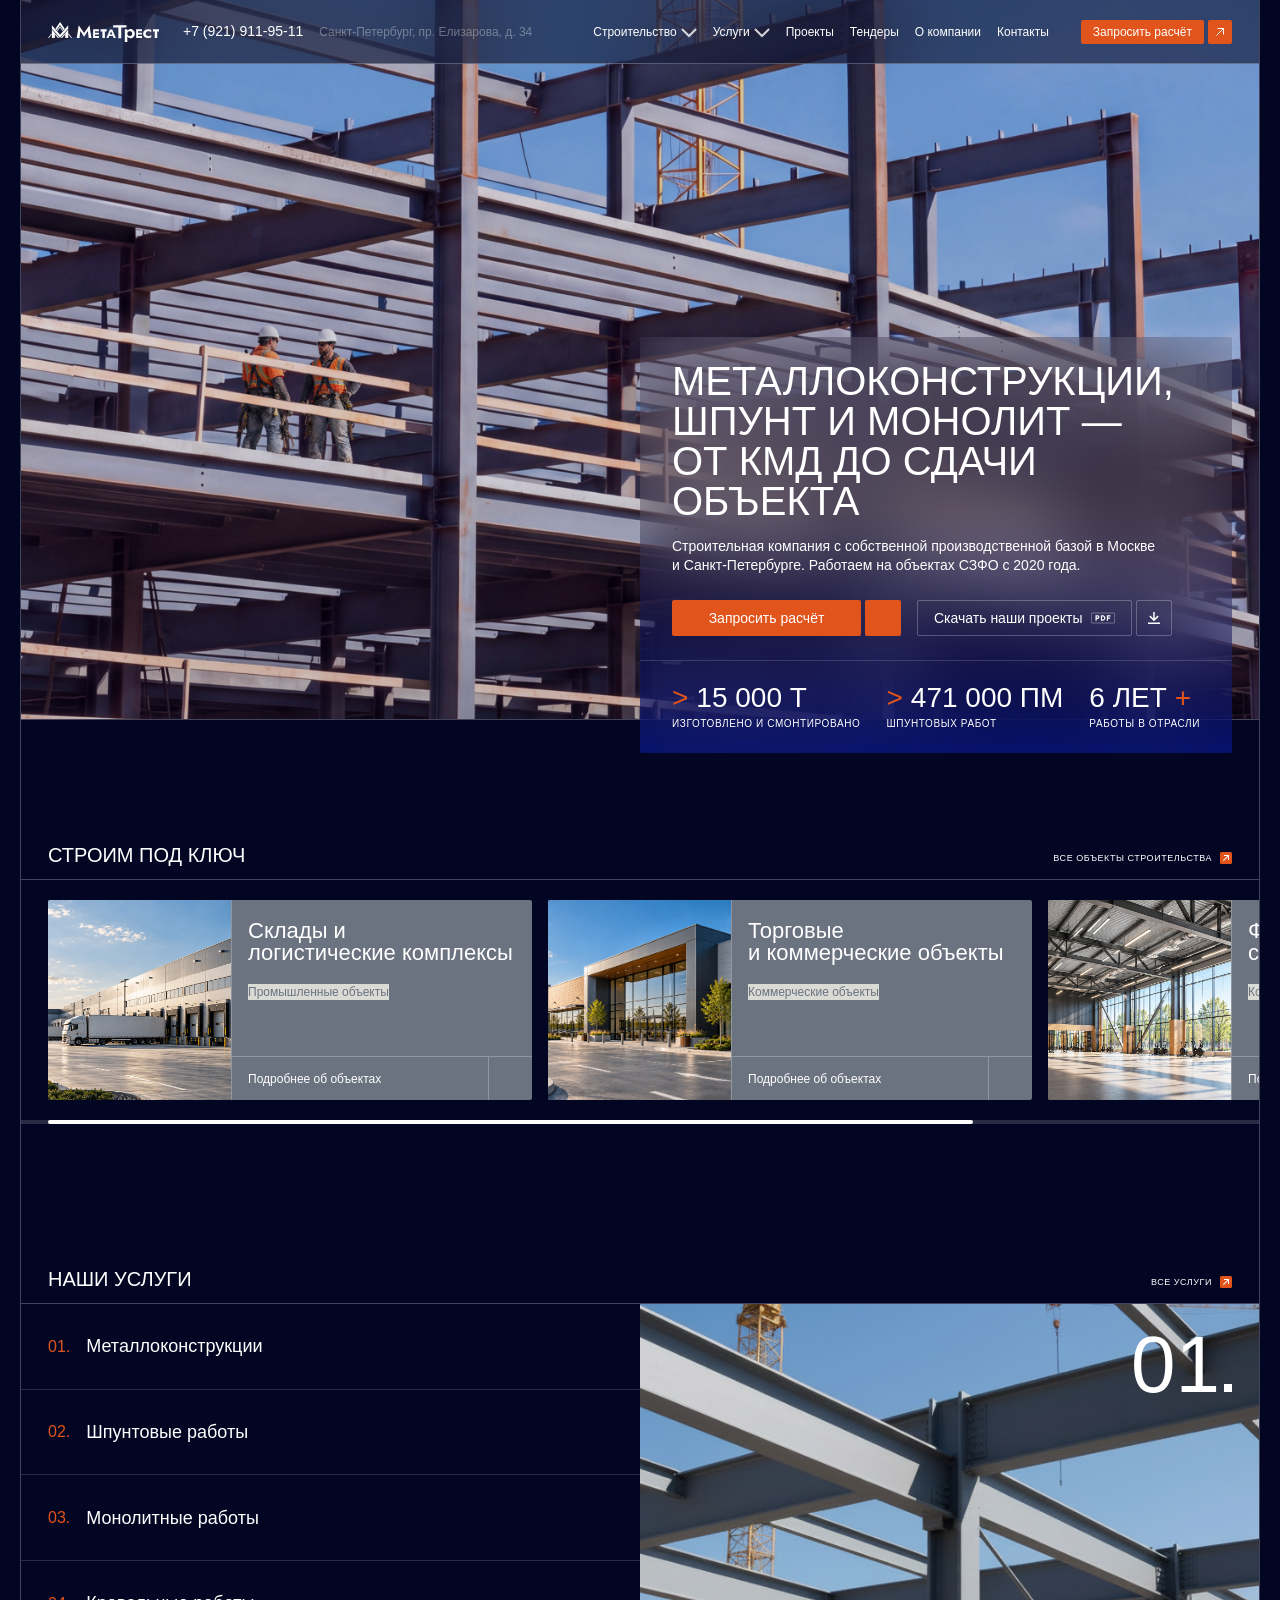
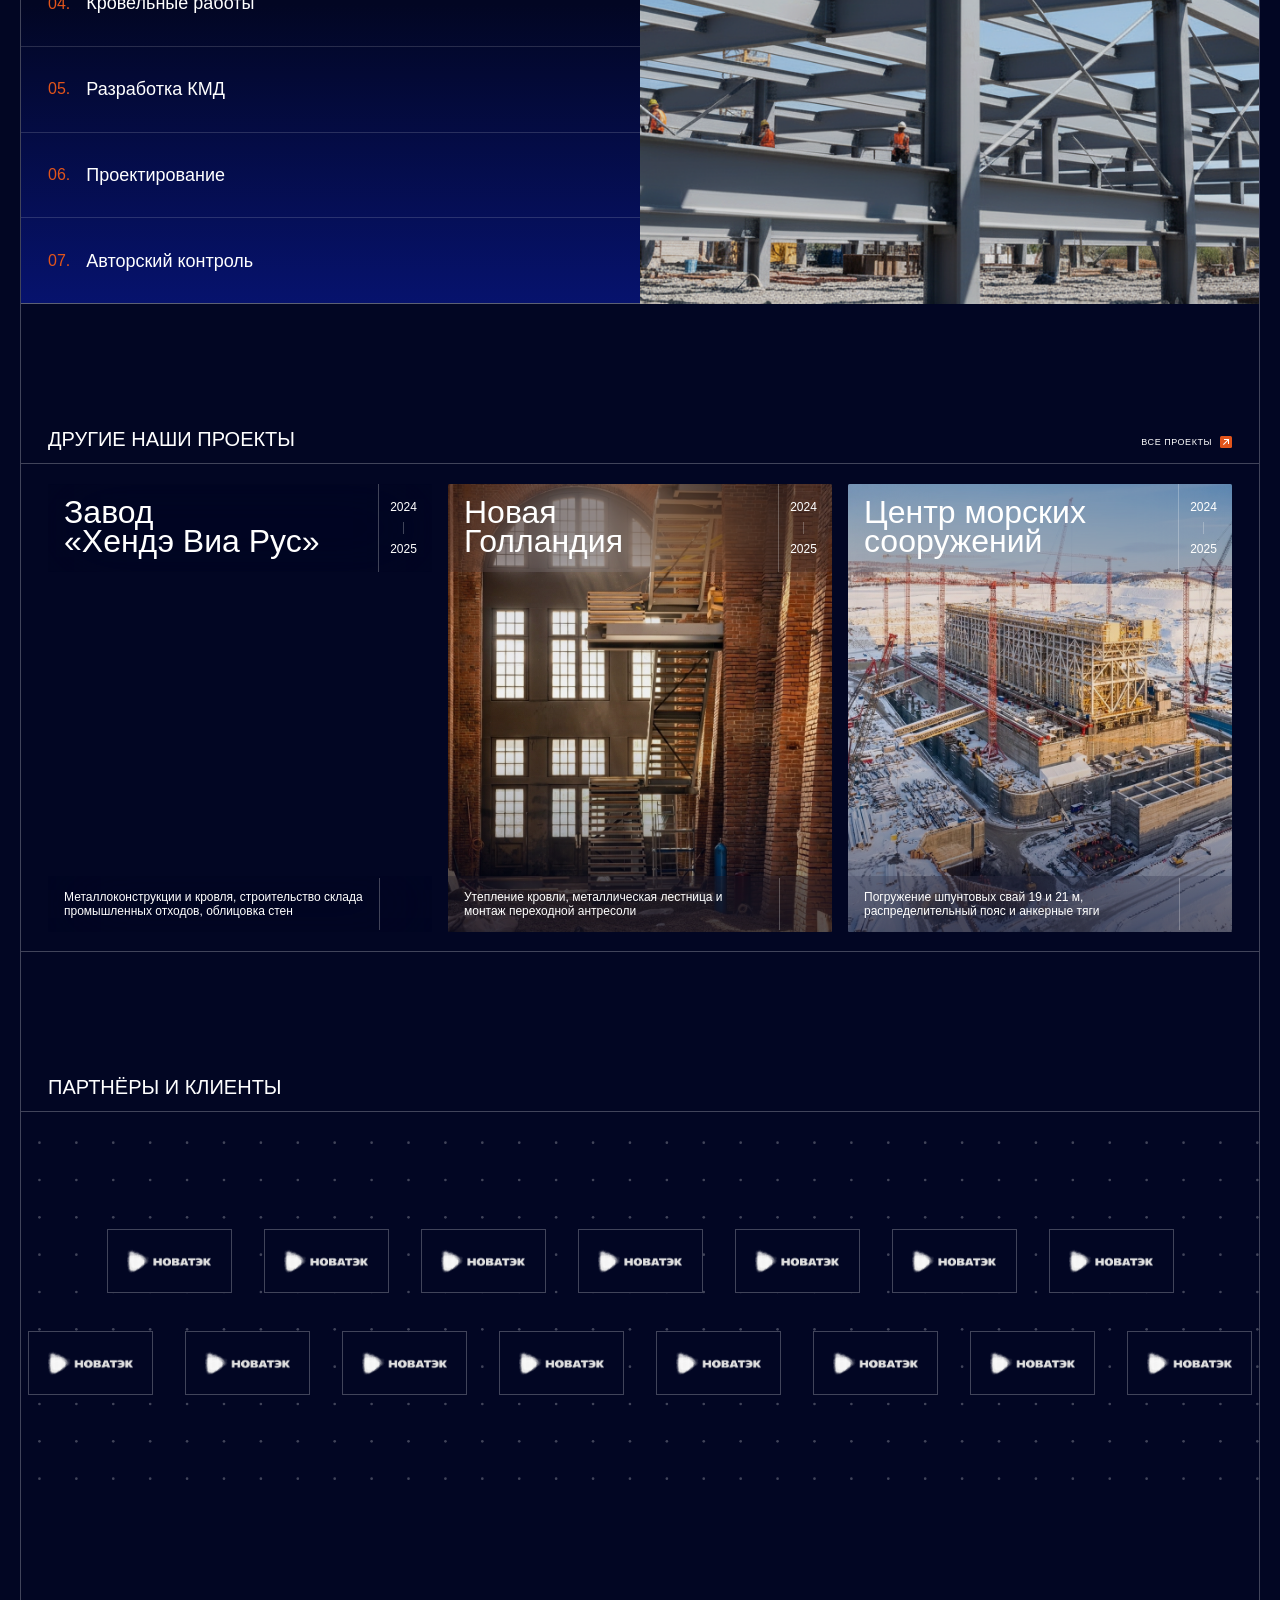
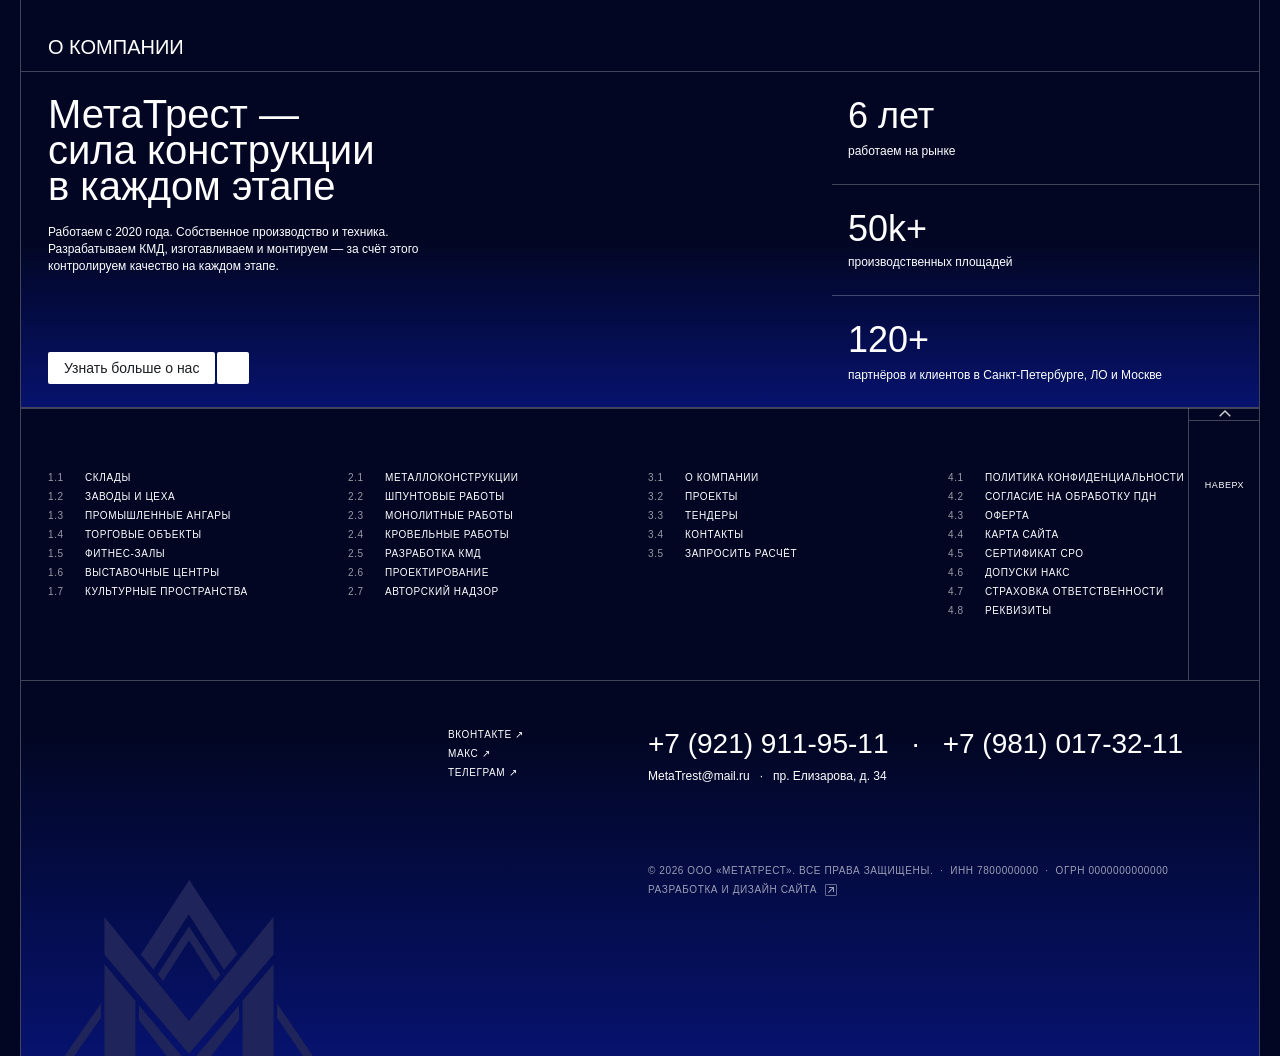
==== public/index.html @ 631d82c0 "feat: adapt catalog pages and support Evolution CMS routes" ====
<!doctype html>
<html lang="ru">
<head>
  <meta charset="utf-8">
  <meta name="viewport" content="width=device-width, initial-scale=1">
  <title>МетаТрест — строительная компания</title>
  <link rel="stylesheet" href="assets/css/global.css">
  <link rel="stylesheet" href="assets/css/adaptives.css">
  <link rel="stylesheet" href="assets/css/mobile.css">
  <script src="assets/js/main.js" defer></script>
</head>
<body class="home-page frontend-page">
  <!-- shared:header -->
  <header class="site-header wrap">
    <div class="header-inner flex align-center">
      <a class="header-logo" href="index.html"><img class="header-logo-desktop" src="assets/svg/logo.svg" alt="МетаТрест"><img class="header-logo-mobile" src="assets/svg/logo-mobile.svg" width="44" height="31.625" alt="МетаТрест"></a>
      <div class="header-contacts flex flex-grow align-center nowrap">
        <a class="body large" href="tel:+79219119511">+7 (921) 911-95-11</a>
        <span class="label ui header-address">Санкт-Петербург, пр. Елизарова, д. 34</span>
      </div>
      <nav aria-label="Основная навигация">
        <ul class="header-nav flex align-center nowrap label ui">
          <li>Строительство <svg class="icon" aria-hidden="true"><use href="assets/svg/sprite.svg#chevron"></use></svg></li>
          <li><a href="services.html">Услуги</a> <svg class="icon" aria-hidden="true"><use href="assets/svg/sprite.svg#chevron"></use></svg></li>
          <li><a href="projects.html">Проекты</a></li>
          <li>Тендеры</li>
          <li><a href="index.html#about-title">О компании</a></li>
          <li><a href="#footer-contacts">Контакты</a></li>
        </ul>
      </nav>
      <a class="button button-small label button-caption" href="projects.html#request-title">
  <span class="button-text">Запросить расчёт</span>
  <span class="button-icon"><svg class="icon" aria-hidden="true"><use href="assets/svg/sprite.svg#arrow-link-small"></use></svg></span>
</a>
      <button class="header-menu-toggle label menu" type="button" aria-expanded="false" aria-controls="mobile-menu"><span>Меню</span><svg class="icon" aria-hidden="true"><use href="assets/svg/sprite.svg#mobile-menu"></use></svg></button>
    </div>
  </header>
  <!-- /shared:header -->

  <!-- shared:mobile-menu -->
  <div class="mobile-menu" id="mobile-menu" role="dialog" aria-modal="true" aria-label="Основная навигация" hidden>
    <nav class="mobile-menu-nav" aria-label="Мобильная навигация">
      <details class="mobile-menu-group" open>
        <summary class="heading service-name">Строительство <svg class="icon" aria-hidden="true"><use href="assets/svg/sprite.svg#chevron"></use></svg></summary>
        <ul class="mobile-menu-subs body menu-sub">
          <li><span>Склады</span></li>
          <li><span>Заводы и цеха</span></li>
          <li><span>Промышленные ангары</span></li>
          <li><span>Торговые объекты</span></li>
          <li><span>Фитнес-залы</span></li>
          <li><span>Выставочные центры</span></li>
          <li><span>Культурные пространства</span></li>
          <li><a href="index.html#build-items">Все</a></li>
        </ul>
      </details>
      <details class="mobile-menu-group">
        <summary class="heading service-name">Услуги <svg class="icon" aria-hidden="true"><use href="assets/svg/sprite.svg#chevron"></use></svg></summary>
        <ul class="mobile-menu-subs body menu-sub">
          <li><a href="services.html#service-01">Металлоконструкции</a></li>
          <li><a href="services.html#service-02">Шпунтовые работы</a></li>
          <li><a href="services.html#service-03">Монолитные работы</a></li>
          <li><a href="services.html#service-04">Кровельные работы</a></li>
          <li><a href="services.html#service-05">Разработка КМД</a></li>
          <li><a href="services.html#service-06">Проектирование</a></li>
          <li><a href="services.html#service-07">Авторский надзор</a></li>
          <li><a href="services.html">Все</a></li>
        </ul>
      </details>
      <a class="mobile-menu-row heading service-name" href="projects.html">Проекты</a>
      <span class="mobile-menu-row heading service-name">Тендеры</span>
      <a class="mobile-menu-row heading service-name" href="index.html#about-title">О компании</a>
      <a class="mobile-menu-row heading service-name" href="#footer-contacts">Контакты</a>
    </nav>
    <div class="mobile-menu-actions flex flex-column" data-menu-actions>
            <a class="button button-primary label button-caption-lg" href="projects.html#request-title">
  <span class="button-text">Запросить расчёт</span>
  <span class="button-icon"><svg class="icon" aria-hidden="true"><use href="assets/svg/sprite.svg#arrow-link"></use></svg></span>
</a>
            <span class="button button-outline label button-caption-lg" role="link" aria-disabled="true">
  <span class="button-text">Скачать наши проекты <svg class="icon pdf-badge" aria-hidden="true"><use href="assets/svg/sprite.svg#pdf-badge"></use></svg></span>
  <span class="button-icon"><svg class="icon" aria-hidden="true"><use href="assets/svg/sprite.svg#arrow-download"></use></svg></span>
</span>
          </div>
    <div class="mobile-menu-contacts flex flex-column">
      <div class="mobile-menu-contact-lines flex flex-column" data-menu-contacts></div>
      <div data-menu-socials></div>
    </div>
  </div>
  <!-- /shared:mobile-menu -->
  <main>
    <section class="hero-screen" aria-labelledby="hero-title">
      <div class="hero-media wrap" aria-hidden="true">
        <img class="cover" src="assets/img/hero.png" alt="">
      </div>
      <div class="hero-panel flex flex-column">
        <div class="hero-copy flex flex-column">
          <h1 class="display hero" id="hero-title">Металлоконструкции, шпунт и монолит — <br>от КМД до сдачи объекта</h1>
          <p class="body large">Строительная компания с собственной производственной базой в Москве <br>и Санкт-Петербурге. Работаем на объектах СЗФО <br class="mobile-break">с 2020 года.</p>
          <div class="hero-actions flex flex-wrap">
            <a class="button button-primary label button-caption-lg" href="projects.html#request-title">
  <span class="button-text">Запросить расчёт</span>
  <span class="button-icon"><svg class="icon" aria-hidden="true"><use href="assets/svg/sprite.svg#arrow-link"></use></svg></span>
</a>
            <span class="button button-outline label button-caption-lg" role="link" aria-disabled="true">
  <span class="button-text">Скачать наши проекты <svg class="icon pdf-badge" aria-hidden="true"><use href="assets/svg/sprite.svg#pdf-badge"></use></svg></span>
  <span class="button-icon"><svg class="icon" aria-hidden="true"><use href="assets/svg/sprite.svg#arrow-download"></use></svg></span>
</span>
          </div>
        </div>
        <ul class="hero-stats flex justify-between nowrap">
          <li class="flex flex-column">
            <p class="data metric-l flex"><span class="metric-sign">&gt;</span>15 000 т</p>
            <p class="label caps">изготовлено и смонтировано</p>
          </li>
          <li class="flex flex-column">
            <p class="data metric-l flex"><span class="metric-sign">&gt;</span>471 000 ПМ</p>
            <p class="label caps">шпунтовых работ</p>
          </li>
          <li class="flex flex-column">
            <p class="data metric-l flex">6 лет<span class="metric-sign">+</span></p>
            <p class="label caps">работы в отрасли</p>
          </li>
        </ul>
      </div>
    </section>
    <section class="build-section wrap" aria-labelledby="build-title">
      <div class="section-heading flex align-end justify-between">
        <h2 class="heading section" id="build-title">Строим под ключ</h2>
        <a class="section-link label caps caps-link" href="#build-items"><span class="flex align-center"><b>Все объекты строительства</b><svg class="icon" aria-hidden="true"><use href="assets/svg/sprite.svg#section-link"></use></svg></span></a>
      </div>
      <ul id="build-items" class="build-track flex" data-scroll-track tabindex="0" aria-label="Типы объектов">
        <li class="build-card build-warehouse grid">
          <div class="build-card-media">
            <img src="assets/img/build-warehouse.png" alt="">
          </div>
          <div class="build-card-content flex flex-column">
            <div class="build-card-heading flex flex-column align-start flex-grow">
              <h3 class="heading card">Склады и<br>логистические комплексы</h3>
              <span class="build-tag label tag">Промышленные объекты</span>
            </div>
            <div class="build-card-footer flex align-center justify-between label button-caption">
              <span>Подробнее об объектах</span>
              <span class="build-card-arrow flex align-center justify-center"><svg class="icon" aria-hidden="true"><use href="assets/svg/sprite.svg#arrow-link"></use></svg></span>
            </div>
          </div>
        </li>
        <li class="build-card build-retail grid">
          <div class="build-card-media">
            <img src="assets/img/build-retail.png" alt="">
          </div>
          <div class="build-card-content flex flex-column">
            <div class="build-card-heading flex flex-column align-start flex-grow">
              <h3 class="heading card">Торговые<br>и коммерческие объекты</h3>
              <span class="build-tag label tag">Коммерческие объекты</span>
            </div>
            <div class="build-card-footer flex align-center justify-between label button-caption">
              <span>Подробнее об объектах</span>
              <span class="build-card-arrow flex align-center justify-center"><svg class="icon" aria-hidden="true"><use href="assets/svg/sprite.svg#arrow-link"></use></svg></span>
            </div>
          </div>
        </li>
        <li class="build-card build-sports grid">
          <div class="build-card-media">
            <img src="assets/img/build-sports.png" alt="">
          </div>
          <div class="build-card-content flex flex-column">
            <div class="build-card-heading flex flex-column align-start flex-grow">
              <h3 class="heading card">Фитнес-залы и<br>спортивные объекты</h3>
              <span class="build-tag label tag">Коммерческие объекты</span>
            </div>
            <div class="build-card-footer flex align-center justify-between label button-caption">
              <span>Подробнее об объектах</span>
              <span class="build-card-arrow flex align-center justify-center"><svg class="icon" aria-hidden="true"><use href="assets/svg/sprite.svg#arrow-link"></use></svg></span>
            </div>
          </div>
        </li>
        <li class="build-card build-industrial grid">
          <div class="build-card-media">
            <img src="assets/img/build-industrial.png" alt="">
          </div>
          <div class="build-card-content flex flex-column">
            <div class="build-card-heading flex flex-column align-start flex-grow">
              <h3 class="heading card">Культурные<br>пространства</h3>
              <span class="build-tag label tag">Коммерческие объекты</span>
            </div>
            <div class="build-card-footer flex align-center justify-between label button-caption">
              <span>Подробнее об объектах</span>
              <span class="build-card-arrow flex align-center justify-center"><svg class="icon" aria-hidden="true"><use href="assets/svg/sprite.svg#arrow-link"></use></svg></span>
            </div>
          </div>
        </li>
        <li class="build-card build-public grid">
          <div class="build-card-media">
            <img src="assets/img/build-public.png" alt="">
          </div>
          <div class="build-card-content flex flex-column">
            <div class="build-card-heading flex flex-column align-start flex-grow">
              <h3 class="heading card">Выставочные<br>центры</h3>
              <span class="build-tag label tag">Коммерческие объекты</span>
            </div>
            <div class="build-card-footer flex align-center justify-between label button-caption">
              <span>Подробнее об объектах</span>
              <span class="build-card-arrow flex align-center justify-center"><svg class="icon" aria-hidden="true"><use href="assets/svg/sprite.svg#arrow-link"></use></svg></span>
            </div>
          </div>
        </li>
      </ul>
      <div class="build-scroll" hidden><input type="range" min="0" max="1000" value="0" aria-label="Прокрутка типов объектов"></div>
    </section>
    <section class="services-section wrap" aria-labelledby="services-title">
      <div class="section-heading flex align-end justify-between">
        <h2 class="heading section" id="services-title">Наши услуги</h2>
        <a class="section-link label caps caps-link" href="services.html"><span class="flex align-center"><b>Все услуги</b><svg class="icon" aria-hidden="true"><use href="assets/svg/sprite.svg#section-link"></use></svg></span></a>
      </div>
      <div class="services-grid grid" data-services>
        <ol id="services-items" class="services-list grid">
          <li>
            <button class="service-row flex align-center" type="button" data-service="01" data-image="assets/img/services-metal.png" aria-pressed="false" aria-controls="service-preview">
              <span class="data service-index" aria-hidden="true">01.</span>
              <span class="heading service-name flex-grow">Металлоконструкции</span>
              <svg class="icon" aria-hidden="true"><use href="assets/svg/sprite.svg#service-plus"></use></svg>
            </button>
            <div class="service-details" id="service-details-01" hidden>
              <div class="service-detail-copy flex flex-column">
                <p class="body medium">Металлокаркасы, кровельный профлист, облицовка стен. От КМД до сдачи объекта одной командой — без передачи между подрядчиками.</p>
                <a class="button button-outline label button-caption-md" href="services.html#service-01"><span class="button-text">Подробнее</span><span class="button-icon"><svg class="icon" aria-hidden="true"><use href="assets/svg/sprite.svg#mobile-arrow"></use></svg></span></a>
              </div>
            </div>
          </li>
          <li>
            <button class="service-row flex align-center" type="button" data-service="02" data-image="assets/img/services-02.png" aria-pressed="false" aria-controls="service-preview">
              <span class="data service-index" aria-hidden="true">02.</span>
              <span class="heading service-name flex-grow">Шпунтовые работы</span>
              <svg class="icon" aria-hidden="true"><use href="assets/svg/sprite.svg#service-plus"></use></svg>
            </button>
            <div class="service-details" id="service-details-02" hidden>
              <div class="service-detail-copy flex flex-column">
                <p class="body medium">Шпунт Ларсена, анкерные тяги, распределительные пояса. Работаем в стеснённых условиях и сложных грунтах.</p>
                <a class="button button-outline label button-caption-md" href="services.html#service-02"><span class="button-text">Подробнее</span><span class="button-icon"><svg class="icon" aria-hidden="true"><use href="assets/svg/sprite.svg#mobile-arrow"></use></svg></span></a>
              </div>
            </div>
          </li>
          <li>
            <button class="service-row flex align-center" type="button" data-service="03" data-image="assets/img/services-03.png" aria-pressed="false" aria-controls="service-preview">
              <span class="data service-index" aria-hidden="true">03.</span>
              <span class="heading service-name flex-grow">Монолитные работы</span>
              <svg class="icon" aria-hidden="true"><use href="assets/svg/sprite.svg#service-plus"></use></svg>
            </button>
            <div class="service-details" id="service-details-03" hidden>
              <div class="service-detail-copy flex flex-column">
                <p class="body medium">Монолитные конструкции и гидроизоляция как часть полного цикла: шпунт → котлован → монолит → гидроизоляция.</p>
                <a class="button button-outline label button-caption-md" href="services.html#service-03"><span class="button-text">Подробнее</span><span class="button-icon"><svg class="icon" aria-hidden="true"><use href="assets/svg/sprite.svg#mobile-arrow"></use></svg></span></a>
              </div>
            </div>
          </li>
          <li>
            <button class="service-row flex align-center" type="button" data-service="04" data-image="assets/img/services-04.png" aria-pressed="false" aria-controls="service-preview">
              <span class="data service-index" aria-hidden="true">04.</span>
              <span class="heading service-name flex-grow">Кровельные работы</span>
              <svg class="icon" aria-hidden="true"><use href="assets/svg/sprite.svg#service-plus"></use></svg>
            </button>
            <div class="service-details" id="service-details-04" hidden>
              <div class="service-detail-copy flex flex-column">
                <p class="body medium">Стропильные системы, монтаж и демонтаж кровли, утепление. Разрабатываем КМД под кровлю.</p>
                <a class="button button-outline label button-caption-md" href="services.html#service-04"><span class="button-text">Подробнее</span><span class="button-icon"><svg class="icon" aria-hidden="true"><use href="assets/svg/sprite.svg#mobile-arrow"></use></svg></span></a>
              </div>
            </div>
          </li>
          <li>
            <button class="service-row flex align-center" type="button" data-service="05" data-image="assets/img/build-warehouse.png" aria-pressed="false" aria-controls="service-preview">
              <span class="data service-index" aria-hidden="true">05.</span>
              <span class="heading service-name flex-grow">Разработка КМД</span>
              <svg class="icon" aria-hidden="true"><use href="assets/svg/sprite.svg#service-plus"></use></svg>
            </button>
            <div class="service-details" id="service-details-05" hidden>
              <div class="service-detail-copy flex flex-column">
                <p class="body medium">Чертежи под производство и монтаж. Снимает риск разрыва между проектом, заводом и площадкой.</p>
                <a class="button button-outline label button-caption-md" href="services.html#service-05"><span class="button-text">Подробнее</span><span class="button-icon"><svg class="icon" aria-hidden="true"><use href="assets/svg/sprite.svg#mobile-arrow"></use></svg></span></a>
              </div>
            </div>
          </li>
          <li>
            <button class="service-row flex align-center" type="button" data-service="06" data-image="assets/img/build-retail.png" aria-pressed="false" aria-controls="service-preview">
              <span class="data service-index" aria-hidden="true">06.</span>
              <span class="heading service-name flex-grow">Проектирование</span>
              <svg class="icon" aria-hidden="true"><use href="assets/svg/sprite.svg#service-plus"></use></svg>
            </button>
            <div class="service-details" id="service-details-06" hidden>
              <div class="service-detail-copy flex flex-column">
                <p class="body medium">От расчёта нагрузок до рабочей документации. КМ, шпунтовые ограждения, стропильные системы.</p>
                <a class="button button-outline label button-caption-md" href="services.html#service-06"><span class="button-text">Подробнее</span><span class="button-icon"><svg class="icon" aria-hidden="true"><use href="assets/svg/sprite.svg#mobile-arrow"></use></svg></span></a>
              </div>
            </div>
          </li>
          <li>
            <button class="service-row flex align-center" type="button" data-service="07" data-image="assets/img/services-07.png" aria-pressed="false" aria-controls="service-preview">
              <span class="data service-index" aria-hidden="true">07.</span>
              <span class="heading service-name flex-grow">Авторский контроль</span>
              <svg class="icon" aria-hidden="true"><use href="assets/svg/sprite.svg#service-plus"></use></svg>
            </button>
            <div class="service-details" id="service-details-07" hidden>
              <div class="service-detail-copy flex flex-column">
                <p class="body medium">Ведём авторский надзор на объектах, где разрабатывали КМД или проектную документацию.</p>
                <a class="button button-outline label button-caption-md" href="services.html#service-07"><span class="button-text">Подробнее</span><span class="button-icon"><svg class="icon" aria-hidden="true"><use href="assets/svg/sprite.svg#mobile-arrow"></use></svg></span></a>
              </div>
            </div>
          </li>
        </ol>
        <div class="services-media" id="service-preview">
          <img class="cover" src="assets/img/services-metal.png" alt="Монтаж стальных металлоконструкций">
          <span class="data service-preview-number" aria-hidden="true">01</span>
        </div>
      </div>
    </section>
    <section class="projects-section wrap" aria-labelledby="projects-title">
      <div class="section-heading flex align-end justify-between">
        <h2 class="heading section" id="projects-title">Другие наши проекты</h2>
        <a class="section-link label caps caps-link" href="projects.html"><span class="flex align-center"><b>Все проекты</b><svg class="icon" aria-hidden="true"><use href="assets/svg/sprite.svg#section-link"></use></svg></span></a>
      </div>
      <div id="projects-items" class="projects-grid grid" data-scroll-track tabindex="0" role="group" aria-label="Проекты">
        <article class="project-card flex flex-column justify-between">
          <header class="project-top flex">
            <div class="project-title flex align-center flex-grow">
              <h3 class="heading project">Завод<br>«Хендэ Виа Рус»</h3>
            </div>
            <div class="project-years flex flex-column align-center label ui" aria-label="2024–2025">
              <time datetime="2024">2024</time>
              <span aria-hidden="true"></span>
              <time datetime="2025">2025</time>
            </div>
          </header>
          <div class="project-bottom flex align-center">
            <p class="body caption flex-grow"><span class="project-caption-text">Металлоконструкции и кровля, строительство склада промышленных отходов, облицовка стен</span></p>
            <span class="project-arrow flex align-center justify-center">
              <svg class="icon" aria-hidden="true"><use href="assets/svg/sprite.svg#arrow-link"></use></svg>
            </span>
          </div>
        </article>
        <article class="project-card flex flex-column justify-between">
          <img class="project-photo cover" src="assets/img/project-new-holland.png" alt="">
          <header class="project-top flex">
            <div class="project-title flex align-center flex-grow">
              <h3 class="heading project">Новая<br>Голландия</h3>
            </div>
            <div class="project-years flex flex-column align-center label ui" aria-label="2024–2025">
              <time datetime="2024">2024</time>
              <span aria-hidden="true"></span>
              <time datetime="2025">2025</time>
            </div>
          </header>
          <div class="project-bottom flex align-center">
            <p class="body caption flex-grow"><span class="project-caption-text">Утепление кровли, металлическая лестница и монтаж переходной антресоли</span></p>
            <span class="project-arrow flex align-center justify-center">
              <svg class="icon" aria-hidden="true"><use href="assets/svg/sprite.svg#arrow-link"></use></svg>
            </span>
          </div>
        </article>
        <article class="project-card flex flex-column justify-between">
          <img class="project-photo cover" src="assets/img/project-marine.png" alt="">
          <header class="project-top flex">
            <div class="project-title flex align-center flex-grow">
              <h3 class="heading project">Центр морских сооружений</h3>
            </div>
            <div class="project-years flex flex-column align-center label ui" aria-label="2024–2025">
              <time datetime="2024">2024</time>
              <span aria-hidden="true"></span>
              <time datetime="2025">2025</time>
            </div>
          </header>
          <div class="project-bottom flex align-center">
            <p class="body caption flex-grow"><span class="project-caption-text">Погружение шпунтовых свай 19 и 21 м, распределительный пояс и анкерные тяги</span></p>
            <span class="project-arrow flex align-center justify-center">
              <svg class="icon" aria-hidden="true"><use href="assets/svg/sprite.svg#arrow-link"></use></svg>
            </span>
          </div>
        </article>
      </div>
    </section>
    <section class="partners-section wrap" aria-labelledby="partners-title">
      <div class="section-heading flex align-end">
        <h2 class="heading section" id="partners-title">Партнёры и клиенты</h2>
      </div>
      <div class="partners-panel flex flex-column align-center justify-center" role="group" aria-label="НОВАТЭК">
        <div class="partners-row flex justify-center" aria-hidden="true">
          <span class="partner-tile grid"><img src="assets/img/partner-novatek.png" alt=""></span>
          <span class="partner-tile grid"><img src="assets/img/partner-novatek.png" alt=""></span>
          <span class="partner-tile grid"><img src="assets/img/partner-novatek.png" alt=""></span>
          <span class="partner-tile grid"><img src="assets/img/partner-novatek.png" alt=""></span>
          <span class="partner-tile grid"><img src="assets/img/partner-novatek.png" alt=""></span>
          <span class="partner-tile grid"><img src="assets/img/partner-novatek.png" alt=""></span>
          <span class="partner-tile grid"><img src="assets/img/partner-novatek.png" alt=""></span>
        </div>
        <div class="partners-row flex justify-center" aria-hidden="true">
          <span class="partner-tile grid"><img src="assets/img/partner-novatek.png" alt=""></span>
          <span class="partner-tile grid"><img src="assets/img/partner-novatek.png" alt=""></span>
          <span class="partner-tile grid"><img src="assets/img/partner-novatek.png" alt=""></span>
          <span class="partner-tile grid"><img src="assets/img/partner-novatek.png" alt=""></span>
          <span class="partner-tile grid"><img src="assets/img/partner-novatek.png" alt=""></span>
          <span class="partner-tile grid"><img src="assets/img/partner-novatek.png" alt=""></span>
          <span class="partner-tile grid"><img src="assets/img/partner-novatek.png" alt=""></span>
          <span class="partner-tile grid"><img src="assets/img/partner-novatek.png" alt=""></span>
        </div>
      </div>
    </section>
    <section class="about-section wrap" aria-labelledby="about-title">
      <div class="section-heading flex align-end">
        <h2 class="heading section" id="about-title">О компании</h2>
      </div>
      <div class="about-grid grid">
        <div class="about-copy flex flex-column justify-between align-start">
          <div class="about-intro flex flex-column">
            <h3 class="heading lead">МетаТрест —<br>сила конструкции<br>в каждом этапе</h3>
            <p class="body medium">Работаем с 2020 года. Собственное производство и техника. Разрабатываем КМД, изготавливаем и монтируем — за счёт этого контролируем качество на каждом этапе.</p>
          </div>
          <button class="button button-inverse label button-caption-md" type="button" disabled>
            <span class="button-text">Узнать больше о нас</span>
            <span class="button-icon"><svg class="icon" aria-hidden="true"><use href="assets/svg/sprite.svg#arrow-link"></use></svg></span>
          </button>
        </div>
        <div class="about-media" aria-hidden="true"></div>
        <ul class="about-stats grid">
          <li class="flex flex-column justify-between">
            <p class="data metric">6 лет</p>
            <p class="body medium stat-caption">работаем на рынке</p>
          </li>
          <li class="flex flex-column justify-between">
            <p class="data metric">50k<span class="mobile-stat-sign">+</span></p>
            <p class="body medium stat-caption">производственных площадей</p>
          </li>
          <li class="flex flex-column justify-between">
            <p class="data metric">120<span class="mobile-stat-sign">+</span></p>
            <p class="body medium stat-caption">партнёров и клиентов в Санкт-Петербурге, ЛО и Москве</p>
          </li>
        </ul>
      </div>
    </section>
  </main>
  <!-- shared:footer -->
  <footer class="site-footer wrap">
    <div class="footer-top">
      <nav class="footer-nav grid label caps" aria-label="Навигация в подвале">
        <ul class="footer-links flex flex-column">
          <li class="flex"><span class="footer-index" aria-hidden="true">1.1</span><span>Склады</span></li>
          <li class="flex"><span class="footer-index" aria-hidden="true">1.2</span><span>Заводы и цеха</span></li>
          <li class="flex"><span class="footer-index" aria-hidden="true">1.3</span><span>Промышленные ангары</span></li>
          <li class="flex"><span class="footer-index" aria-hidden="true">1.4</span><span>Торговые объекты</span></li>
          <li class="flex"><span class="footer-index" aria-hidden="true">1.5</span><span>Фитнес-залы</span></li>
          <li class="flex"><span class="footer-index" aria-hidden="true">1.6</span><span>Выставочные центры</span></li>
          <li class="flex"><span class="footer-index" aria-hidden="true">1.7</span><span>Культурные пространства</span></li>
        </ul>
        <ul class="footer-links flex flex-column">
          <li class="flex"><span class="footer-index" aria-hidden="true">2.1</span><a href="services.html#service-01">Металлоконструкции</a></li>
          <li class="flex"><span class="footer-index" aria-hidden="true">2.2</span><a href="services.html#service-02">Шпунтовые работы</a></li>
          <li class="flex"><span class="footer-index" aria-hidden="true">2.3</span><a href="services.html#service-03">Монолитные работы</a></li>
          <li class="flex"><span class="footer-index" aria-hidden="true">2.4</span><a href="services.html#service-04">Кровельные работы</a></li>
          <li class="flex"><span class="footer-index" aria-hidden="true">2.5</span><a href="services.html#service-05">Разработка КМД</a></li>
          <li class="flex"><span class="footer-index" aria-hidden="true">2.6</span><a href="services.html#service-06">Проектирование</a></li>
          <li class="flex"><span class="footer-index" aria-hidden="true">2.7</span><a href="services.html#service-07">Авторский надзор</a></li>
        </ul>
        <ul class="footer-links flex flex-column">
          <li class="flex"><span class="footer-index" aria-hidden="true">3.1</span><a href="index.html#about-title">О компании</a></li>
          <li class="flex"><span class="footer-index" aria-hidden="true">3.2</span><a href="projects.html">Проекты</a></li>
          <li class="flex"><span class="footer-index" aria-hidden="true">3.3</span><span>Тендеры</span></li>
          <li class="flex"><span class="footer-index" aria-hidden="true">3.4</span><a href="#footer-contacts">Контакты</a></li>
          <li class="flex"><span class="footer-index" aria-hidden="true">3.5</span><span>Запросить расчёт</span></li>
        </ul>
        <ul class="footer-links flex flex-column">
          <li class="flex"><span class="footer-index" aria-hidden="true">4.1</span><span>Политика конфиденциальности</span></li>
          <li class="flex"><span class="footer-index" aria-hidden="true">4.2</span><span>Согласие на обработку ПДн</span></li>
          <li class="flex"><span class="footer-index" aria-hidden="true">4.3</span><span>Оферта</span></li>
          <li class="flex"><span class="footer-index" aria-hidden="true">4.4</span><span>Карта сайта</span></li>
          <li class="flex"><span class="footer-index" aria-hidden="true">4.5</span><span>Сертификат СРО</span></li>
          <li class="flex"><span class="footer-index" aria-hidden="true">4.6</span><span>Допуски НАКС</span></li>
          <li class="flex"><span class="footer-index" aria-hidden="true">4.7</span><span>Страховка ответственности</span></li>
          <li class="flex"><span class="footer-index" aria-hidden="true">4.8</span><span>Реквизиты</span></li>
        </ul>
      </nav>
      <button class="footer-up grid label caps caps-link" type="button">
        <span class="footer-up-icon grid"><svg class="icon" aria-hidden="true"><use href="assets/svg/sprite.svg#chevron"></use></svg></span>
        <span class="grid">Наверх</span>
      </button>
    </div>
    <div class="footer-bottom grid">
      <ul class="footer-socials flex flex-column label caps" aria-label="Социальные сети">
        <li>ВКонтакте <span class="footer-social-desktop-arrow" aria-hidden="true">↗</span><svg class="icon mobile-only" aria-hidden="true"><use href="assets/svg/sprite.svg#link-outline"></use></svg></li>
        <li>Макс <span class="footer-social-desktop-arrow" aria-hidden="true">↗</span><svg class="icon mobile-only" aria-hidden="true"><use href="assets/svg/sprite.svg#link-outline"></use></svg></li>
        <li>Телеграм <span class="footer-social-desktop-arrow" aria-hidden="true">↗</span><svg class="icon mobile-only" aria-hidden="true"><use href="assets/svg/sprite.svg#link-outline"></use></svg></li>
      </ul>
      <div class="footer-contacts" id="footer-contacts">
        <address class="footer-address flex flex-column">
          <p class="footer-phones data metric-l phone"><a href="tel:+79219119511">+7 (921) 911-95-11</a> <span aria-hidden="true">·</span> <a href="tel:+79810173211">+7 (981) 017-32-11</a></p>
          <p class="body small footer-contact-details"><span class="footer-contact-line"><svg class="icon mobile-only" aria-hidden="true"><use href="assets/svg/sprite.svg#meta-mail"></use></svg><a href="mailto:MetaTrest@mail.ru">MetaTrest@mail.ru</a></span> <span class="footer-contact-separator" aria-hidden="true">·</span> <span class="footer-contact-line"><svg class="icon mobile-only" aria-hidden="true"><use href="assets/svg/sprite.svg#meta-pin"></use></svg>пр. Елизарова, д. 34</span></p>
        </address>
        <div class="footer-legal flex flex-column label caps">
          <p class="footer-copyright"><span class="footer-copyright-sign">©</span> <span class="footer-legal-copy">2026 ООО «МетаТрест». Все права защищены.<span class="footer-registration"><span class="footer-legal-separator"> &nbsp;·&nbsp; </span>ИНН 7800000000</span><span class="footer-registration"><span class="footer-legal-separator"> &nbsp;·&nbsp; </span>ОГРН 0000000000000</span></span></p>
          <span class="footer-credit flex align-center">Разработка и дизайн сайта <svg class="icon" aria-hidden="true"><use href="assets/svg/sprite.svg#link-outline"></use></svg></span>
        </div>
      </div>
    </div>
    <img class="footer-mark" src="assets/svg/footer-mark.svg" alt="">
  </footer>
  <!-- /shared:footer -->
</body>
</html>
---- public/assets/css/global.css ----
/* 1. Local web fonts */
@font-face {
  font-family: "TT Commons Classic Trl";
  src: url("../fonts/TT_Commons_Classic_Trial_Regular.woff2") format("woff2");
  font-weight: 400;
  font-display: swap;
}

@font-face {
  font-family: "TT Commons Classic Trl";
  src: url("../fonts/TT_Commons_Classic_Trial_Medium.woff2") format("woff2");
  font-weight: 500;
  font-display: swap;
}

@font-face {
  font-family: "MetaTrest Display Fallback";
  src: local("Arial");
  size-adjust: 86%;
}

/* 2. Reset */
*, *::before, *::after { box-sizing: border-box; }
body, h1, h2, h3, p, ul, ol { margin: 0; }
ul, ol { padding: 0; list-style: none; }
img, svg { display: block; }
a { color: inherit; text-decoration: none; }
button, input, textarea, select { font: inherit; color: inherit; }
button { padding: 0; border: 0; background: none; }

/* 3. Variables */
:root {
  --font: "TT Commons Classic Trl", Arial, sans-serif;
  --page: #020623;
  --ink: #fff;
  --muted: rgb(255 255 255 / 35%);
  --accent: #e1541b;
  --line: #41445a;
  --line-overlay: rgb(255 255 255 / 25%);
  --line-subtle: rgb(255 255 255 / 15%);
  --glass: rgb(2 6 35 / 56%);
  --glass-blur: 60px;
  --brand: #081789;
  --overlay-tint: rgb(2 6 35 / 10%);
  --fill-muted-light: #dbdbd6;
  --text-secondary-light: #6b7280;
  --hairline: 1px;
  --gutter: 20px;
  --inset: 40px;
  --radius: 2px;
  --size-display: 64px;
  --size-body: 20px;
  --size-ui: 18px;
  /* UI Kit label/menu; desktop Header keeps its confirmed frame typography. */
  --size-menu: 17px;
  --size-button: 16px;
  --size-button-sm: 16px;
  --size-button-lg: 18px;
  --size-metric: 44px;
  --size-caps: 12px;
  --header-height: 92px;
  --header-gap: 40px;
  --header-action-gap: 48px;
  --nav-gap: 24px;
  --logo-height: 32px;
  --logo-width: 166.5px;
  --pdf-width: 36px;
  --pdf-height: 16px;
  --button-small-height: 32px;
  --button-small-padding: 16px;
  --button-small-icon: 12px;
  --button-icon-size: 16px;
  --project-meta-icon: 18px;
  --panel-offset: 60px;
  --hero-height: min(56.25vw, 1080px, 100svh);
  --hero-overlap: 43px;
  --hero-panel-inset: 40px;
  --panel-pad: 40px;
  --panel-gap: 24px;
  --metric-gap: 12px;
  --hero-button-size: 48px;
  --hero-primary-width: 343px;
  --hero-download-width: 316px;
  --photo-width: calc(100% - 2px);
  --photo-shift: 100px;
  --size-section: 40px;
  --size-section-link: 14px;
  --size-card: 32px;
  --size-tag: 16px;
  --size-service-name: 28px;
  --size-service-index: 24px;
  --size-service-preview: 120px;
  --section-inset: 40px;
  --section-title-height: 240px;
  --section-title-bottom: 24px;
  --section-link-icon: 16px;
  --section-gap: 32px;
  --build-gap: 24px;
  --build-bottom: 40px;
  --build-card-width: 736px;
  --build-card-height: 320px;
  --build-photo-width: 280px;
  --build-pad-x: 24px;
  --build-pad-y: 32px;
  --build-footer: 64px;
  --build-tag-height: 22px;
  --build-scrollbar: 8px;
  --build-scrollbar-inset: 1px;
  --build-arrow: 16px;
  --services-height: 840px;
  --service-gap: 24px;
  --service-icon: 24px;
  --service-right: 36px;
  --service-preview-top: 32px;
  --service-preview-dot: 12px;
  --service-preview-gap: 8px;
  --size-project: 48px;
  --size-caption: 16px;
  --project-height: 672px;
  --project-top: 132px;
  --project-bottom: 82px;
  --project-year-width: 81px;
  --project-year-line: 20px;
  --project-year-gap: 12px;
  --project-year-top: 24px;
  --project-title-end: 56px;
  --project-title-shift: 4px;
  --project-caption-y: 16px;
  --project-arrow-width: 80px;
  --project-arrow-shift: 4px;
  --partner-height: 600px;
  --partner-width: 141px;
  --partner-logo-height: 40px;
  --partner-pad-x: 33px;
  --partner-pad-y: 33px;
  --partner-gap: 56px;
  --partner-row-gap: 57px;
  --partner-pattern-height: 1120px;
  --partner-pattern-clip: 588px;
  --size-lead: 60px;
  --size-body-medium: 18px;
  --size-body-small: 16px;
  --size-button-md: 16px;
  --size-metric-main: 56px;
  --about-height: 510px;
  --about-pad-y: 48px;
  --about-pad-right: 64px;
  --about-copy-gap: 32px;
  --about-stat-pad: 32px;
  --about-cta-height: 40px;
  --about-cta-pad: 24px;
  --about-cta-gap: 4px;
  --footer-bottom-height: 375px;
  --footer-top-height: 404px;
  --footer-nav-top: 120px;
  --footer-row-gap: 12px;
  --footer-item-gap: 16px;
  --footer-index-width: 38px;
  --footer-up-width: 110px;
  --footer-up-height: 108px;
  --footer-bottom-top: 84px;
  --footer-social-width: 304px;
  --footer-legal-offset: 116px;
  --footer-mark-x: 66px;
  --footer-mark-width: 373px;
  --footer-mark-height: 264px;
  --about-media-width: calc((100% - 2 * (var(--section-inset) + var(--build-gap))) / 3);
  --ink-light: #1a1d21;
  --footer-muted: rgb(255 255 255 / 60%);
}

/* 4. Typography */
body {
  font-family: var(--font);
  color: var(--ink);
  background: var(--page);
}
.display, .heading, .body, .label, .data {
  font-family: var(--font);
  letter-spacing: 0;
  text-transform: none;
}
.display, .heading { font-weight: 400; }
.body, .label, .data { font-weight: 500; }
.display.hero {
  font-family: "TT Commons Classic Trl", "MetaTrest Display Fallback", Arial, sans-serif;
  font-size: var(--size-display);
  line-height: 1;
  text-transform: uppercase;
}
.body.large { font-size: var(--size-body); line-height: 1.4; }
.label { line-height: normal; }
.label.ui { font-size: var(--size-ui); }
.label.button-caption { font-size: var(--size-button); }
.label.button-caption-lg { font-size: var(--size-button-lg); }
.label.caps {
  font-size: var(--size-caps);
  letter-spacing: .06em;
  text-transform: uppercase;
}
.data.metric-l {
  font-size: var(--size-metric);
  line-height: .9;
  text-transform: uppercase;
}
.data.phone { font-size: var(--size-metric); line-height: 1.1; }


.heading.section { font-size: var(--size-section); line-height: .9; text-transform: uppercase; }
.heading.card { font-size: var(--size-card); font-weight: 500; line-height: 1; }
.heading.service-name { font-size: var(--size-service-name); line-height: 1; }
.label.caps-link { font-size: var(--size-section-link); }
.label.tag { font-size: var(--size-tag); }
.data.service-index { font-size: var(--size-service-index); font-weight: 400; line-height: 1.1; }
.data.services-media[data-variant="04"]::after { background: rgb(2 6 35 / 15%); }
.services-media[data-variant="06"]::after { background: rgb(2 6 35 / 9%); }
.services-media[data-variant="07"]::after { background: rgb(2 6 35 / 8%); }
.services-media[data-variant="06"] img {
  position: absolute;
  left: -56.06%;
  top: 0;
  width: 163.17%;
  height: 109.37%;
  object-fit: fill;
}
.service-preview-number { font-size: var(--size-service-preview); font-weight: 400; line-height: 1; }

.heading.project { font-size: var(--size-project); line-height: .9; }
.body.caption { font-size: var(--size-caption); font-weight: 400; line-height: 1.2; }

.heading.lead { font-size: var(--size-lead); font-weight: 500; line-height: .9; }
.body.medium { font-size: var(--size-body-medium); line-height: 1.4; }
.body.small { font-size: var(--size-body-small); font-weight: 400; line-height: 1.4; }
.label.button-caption-md { font-size: var(--size-button-md); }
.data.metric { font-size: var(--size-metric-main); line-height: 1.1; }

/* 5. Common / Utilities */
body {
  position: relative;
  max-width: 1920px;
  margin-inline: auto;
}
body::after {
  content: "";
  position: absolute;
  z-index: 3;
  inset: 0 var(--gutter);
  border-inline: var(--hairline) solid var(--line);
  pointer-events: none;
}
.wrap { margin-inline: var(--gutter); }
.cover { width: 100%; height: 100%; object-fit: cover; }
.hidden, [hidden] { display: none !important; }
.mobile-only, .mobile-break, .header-logo-mobile, .header-menu-toggle { display: none; }
.nowrap { white-space: nowrap; }
.center { text-align: center; }
:focus-visible { outline: 2px solid var(--accent); outline-offset: 3px; }

/* 6. Flex / Grid */
.flex { display: flex; }
.grid { display: grid; }
.flex-row { flex-direction: row; }
.flex-column { flex-direction: column; }
.flex-grow { flex: 1 1 auto; }
.flex-wrap { flex-wrap: wrap; }
.flex-nowrap { flex-wrap: nowrap; }
.align-start { align-items: flex-start; }
.align-center { align-items: center; }
.align-end { align-items: flex-end; }
.justify-center { justify-content: center; }
.justify-end { justify-content: flex-end; }
.justify-between { justify-content: space-between; }

/* 7. SVG / Icons */
.icon { width: 16px; height: 16px; flex: none; }
.icon.pdf-badge { width: var(--pdf-width); height: var(--pdf-height); }

/* 8. Buttons / Components */
.button {
  --button-size: var(--hero-button-size);
  --button-padding: 24px;
  display: inline-flex;
  gap: 4px;
  white-space: nowrap;
  border-radius: var(--radius);
}
.button-small { --button-size: var(--button-small-height); --button-padding: var(--button-small-padding); }
.button-text, .button-icon {
  display: flex;
  align-items: center;
  justify-content: center;
  height: var(--button-size);
  border-radius: var(--radius);
  background: var(--accent);
}
.button-text { flex: 1; gap: 8px; padding-inline: var(--button-padding); }
.button-icon { flex: none; width: var(--button-size); }
.button-icon .icon { width: var(--button-icon-size); height: var(--button-icon-size); }
.button-small .icon { width: var(--button-small-icon); height: var(--button-small-icon); }
.button-outline :is(.button-text, .button-icon) {
  border: 1px solid var(--line-overlay);
  background: transparent;
}
a[href], button:enabled { cursor: pointer; }
.button { transition: transform 180ms ease; }
@media (hover: hover) and (prefers-reduced-motion: no-preference) {
  .button:hover { transform: scale(1.025); }
}
@media (prefers-reduced-motion: reduce) {
  .button { transition: none; }
}

/* 9. Header */
.site-header {
  position: absolute;
  z-index: 2;
  inset: 0 0 auto;
  background: var(--glass);
  backdrop-filter: blur(var(--glass-blur));
  border-bottom: var(--hairline) solid var(--line-overlay);
}
.header-inner {
  min-height: calc(var(--header-height) - 1px);
  padding-inline: var(--inset);
  gap: var(--header-gap);
}
.header-logo { flex: none; }
.header-logo img { height: var(--logo-height); width: var(--logo-width); }
.header-contacts { min-width: 0; gap: var(--nav-gap); }
.header-address { color: var(--muted); overflow: hidden; text-overflow: ellipsis; }
.header-nav { gap: var(--nav-gap); }
.header-nav li { display: flex; align-items: center; gap: 8px; }
.site-header .button {
  --size-button: var(--size-button-sm);
  margin-left: calc(var(--header-action-gap) - var(--header-gap));
}

/* 10. Hero */
.hero-screen {
  position: relative;
  isolation: isolate;
  display: grid;
  align-items: end;
  min-height: var(--hero-height);
  padding-top: var(--header-height);
  padding-right: var(--panel-offset);
  grid-template-columns: calc((100% + var(--panel-offset)) / 2) minmax(0, 1fr);
}
.hero-media {
  position: absolute;
  z-index: -1;
  inset: 0;
  overflow: hidden;
  display: grid;
  place-items: center;
  border-bottom: 1px solid var(--line);
}
.hero-media img {
  width: var(--photo-width);
  height: auto;
  aspect-ratio: 1878 / 1451;
  max-width: none;
  grid-area: 1 / 1;
  align-self: start;
  position: absolute;
  top: 50%;
  transform: translateY(calc(-50% - var(--photo-shift))) scaleX(-1);
}
.hero-media::after {
  content: "";
  position: absolute;
  inset: 0;
  background: linear-gradient(to top, rgb(2 6 35 / 9%), transparent 19.5%), rgb(2 6 35 / 15%);

}
.hero-panel {
  grid-column: 2;
  position: relative;
  top: var(--hero-overlap);
  padding-block: var(--panel-pad);
  gap: var(--panel-pad);
  border-radius: var(--radius);
  background: linear-gradient(to top, rgb(8 23 137 / 70%), rgb(8 23 137 / 49%) 11.058%, rgb(2 6 35 / 7%) 58.654%);
  backdrop-filter: blur(var(--glass-blur));
}
.hero-copy, .hero-stats { padding-inline: var(--hero-panel-inset); }
.hero-copy, .hero-actions { gap: var(--panel-gap); }
.hero-actions { padding-top: 8px; }
.hero-actions .button-primary { min-width: var(--hero-primary-width); }
.hero-actions .button-outline { min-width: var(--hero-download-width); }
.hero-stats {
  border-top: 1px solid var(--line-subtle);
  padding-top: var(--panel-pad);
}
.hero-stats li, .hero-stats .data { gap: var(--metric-gap); }
.metric-sign { color: var(--accent); }



/* 11. Section heading */
.section-heading {
  height: var(--section-title-height);
  padding: 0 var(--section-inset) var(--section-title-bottom);
  box-shadow: inset 0 -1px var(--line);
}
.section-link > span { gap: 8px; }
.section-link b { font-weight: inherit; }
.section-link .icon { width: var(--section-link-icon); height: var(--section-link-icon); }

/* 12. Build types */
.build-section { padding-bottom: var(--build-bottom); }
.build-track {
  min-height: calc(var(--build-card-height) + var(--section-gap) + var(--build-scrollbar));
  gap: var(--build-gap);
  margin-top: var(--section-gap);
  padding: 0 var(--section-inset) var(--section-gap);
  overflow-x: auto;
}
.build-track::-webkit-scrollbar { height: var(--build-scrollbar); }
.build-track::-webkit-scrollbar-track { background: var(--line-subtle); border-radius: var(--radius); }
.build-track::-webkit-scrollbar-track-piece { margin-inline: var(--section-inset); }
.build-track::-webkit-scrollbar-thumb {
  border-block: var(--build-scrollbar-inset) solid transparent;
  background-clip: padding-box;
  cursor: pointer;
}
.build-track::-webkit-scrollbar-thumb { background: var(--ink); border-radius: 4px; }
.build-card {
  flex: none;
  width: var(--build-card-width);
  height: var(--build-card-height);
  grid-template-columns: var(--build-photo-width) minmax(0, 1fr);
  overflow: hidden;
  border-radius: var(--radius);
  background: var(--text-secondary-light);
}
.build-card-media {
  position: relative;
  overflow: hidden;
  border-right: 1px solid var(--line-overlay);
}
.build-card-media img {
  position: absolute;
  left: var(--crop-x);
  top: var(--crop-y);
  width: var(--crop-width);
  height: var(--crop-height);
}
.build-warehouse { --crop-width: 217.25%; --crop-height: 145.63%; --crop-x: -24.59%; --crop-y: -18.13%; }
.build-retail { --crop-width: 163.17%; --crop-height: 109.37%; --crop-x: -56.06%; --crop-y: 0%; }
.build-sports { --crop-width: 249.4%; --crop-height: 125.45%; --crop-x: -84.02%; --crop-y: -12.73%; }
.build-industrial { --crop-width: 234.72%; --crop-height: 118.06%; --crop-x: -34.02%; --crop-y: -9.03%; }
.build-public { --crop-width: 218.07%; --crop-height: 109.69%; --crop-x: -93.11%; --crop-y: 0%; }
.build-card-heading {
  padding: var(--build-pad-y) var(--build-pad-x) 0;
  gap: var(--build-pad-y);
}
.build-tag {
  display: inline-flex;
  align-items: center;
  height: var(--build-tag-height);
  background: var(--fill-muted-light);
  color: var(--text-secondary-light);
}
.build-card-footer {
  height: var(--build-footer);
  padding-left: var(--build-pad-x);
  border-top: 1px solid var(--line-overlay);
}
.build-card-arrow {
  width: var(--build-footer);
  height: 100%;
  border-left: 1px solid var(--line-overlay);
}
.build-card-arrow .icon { width: var(--build-arrow); height: var(--build-arrow); }

/* 13. Services */
.services-grid {
  grid-template-columns: repeat(2, minmax(0, 1fr));
  height: var(--services-height);
  box-shadow: inset 0 -1px var(--line);
  background: linear-gradient(to bottom, var(--page) 50%, var(--brand) 118.46%);
}
.services-list { grid-template-rows: repeat(7, minmax(0, 1fr)); }
.service-row {
  width: 100%;
  height: 100%;
  text-align: left;
  gap: var(--service-gap);
  padding-inline: var(--section-inset) var(--service-right);
  border-bottom: 1px solid var(--line-subtle);
}
.service-row[aria-pressed="true"] {
  background: var(--ink);
  color: var(--ink-light);
  border-bottom-color: var(--fill-muted-light);
}
.service-row[aria-pressed="true"] .service-index { color: var(--text-secondary-light); }
.service-row:focus-visible, .footer-up:focus-visible { outline-offset: -4px; }
.service-row .icon { width: var(--service-icon); height: var(--service-icon); }
.service-index { color: var(--accent); }
.services-media { position: relative; overflow: hidden; }
.services-media::after {
  content: "";
  position: absolute;
  inset: 0;
  background: var(--overlay-tint);
  pointer-events: none;
}
.services-media[data-variant="04"]::after { background: rgb(2 6 35 / 15%); }
.services-media[data-variant="06"]::after { background: rgb(2 6 35 / 9%); }
.services-media[data-variant="07"]::after { background: rgb(2 6 35 / 8%); }
.services-media[data-variant="06"] img {
  position: absolute;
  left: -56.06%;
  top: 0;
  width: 163.17%;
  height: 109.37%;
  object-fit: fill;
}
.service-preview-number {
  position: absolute;
  z-index: 1;
  inset: var(--service-preview-top) var(--section-inset) auto auto;
  display: flex;
  gap: var(--service-preview-gap);
  align-items: baseline;
}
.service-preview-number::after {
  content: "";
  width: var(--service-preview-dot);
  height: var(--service-preview-dot);
  background: currentColor;
}



/* 14. Projects */
.projects-section {
  padding-bottom: var(--build-bottom);
  box-shadow: inset 0 -1px var(--line);
}
.projects-grid {
  grid-template-columns: repeat(3, minmax(0, 1fr));
  gap: var(--build-gap);
  padding-inline: var(--section-inset);
  margin-top: var(--section-gap);
}
.project-card {
  position: relative;
  isolation: isolate;
  height: var(--project-height);
  overflow: hidden;
  border-radius: var(--radius);
}
.project-photo, .project-card::before {
  position: absolute;
  inset: 0;
  z-index: -1;
}
.project-card::before {
  content: "";
  z-index: 0;
  background: linear-gradient(to bottom, rgb(2 6 35 / 18%), rgb(2 6 35 / 4%) 52%, rgb(2 6 35 / 58%));
}
.project-top, .project-bottom {
  position: relative;
  background: var(--overlay-tint);
  backdrop-filter: blur(var(--glass-blur));
}
.project-top { height: var(--project-top); }
.project-title {
  min-width: 0;
  padding-inline: var(--build-pad-x) var(--project-title-end);
  border-right: var(--hairline) solid var(--line-overlay);
}
.project-title .heading { transform: translateY(calc(var(--project-title-shift) / 2)); }
.project-years {
  flex: none;
  width: var(--project-year-width);
  padding: var(--project-year-top) 4px 0 0;
  gap: var(--project-year-gap);
}
.project-years span {
  width: var(--hairline);
  height: var(--project-year-line);
  background: var(--line-overlay);
}
.project-bottom { height: var(--project-bottom); }
.project-bottom .caption {
  min-width: 0;
  padding: var(--project-caption-y) var(--build-pad-x);
  border-right: var(--hairline) solid var(--line-overlay);
}
.project-arrow {
  flex: none;
  width: var(--project-arrow-width);
  padding-top: var(--project-arrow-shift);
}
.project-arrow .icon { width: var(--build-arrow); height: var(--build-arrow); }

/* 15. Partners */
.partners-panel {
  position: relative;
  isolation: isolate;
  height: var(--partner-height);
  gap: var(--partner-row-gap);
  overflow: hidden;
}
.partners-panel::before {
  content: "";
  position: absolute;
  z-index: -1;
  inset: 12px 0 auto 1px;
  height: var(--partner-pattern-clip);
  background: url("../svg/partner-dots.svg") left top / 104.2553% var(--partner-pattern-height) no-repeat;
}
.partners-row { flex: none; gap: var(--partner-gap); }
.partner-tile {
  place-items: center;
  padding: var(--partner-pad-y) var(--partner-pad-x);
  background: var(--page);
  box-shadow: inset 0 0 0 var(--hairline) var(--line);
}
.partner-tile img {
  width: var(--partner-width);
  height: var(--partner-logo-height);
  object-fit: contain;
}



/* 16. About */
.about-grid {
  grid-template-columns: minmax(0, 1fr) var(--about-media-width) minmax(0, 1fr);
  min-height: var(--about-height);
  background: linear-gradient(to bottom, var(--page) 50%, var(--brand) 118.46%);
  box-shadow: inset 0 -1px var(--line);
}
.about-copy {
  padding: var(--about-pad-y) var(--about-pad-right) var(--about-pad-y) var(--section-inset);
}
.about-intro { gap: var(--about-copy-gap); }
.button-inverse {
  --button-size: var(--about-cta-height);
  --button-padding: var(--about-cta-pad);
  gap: var(--about-cta-gap);
  color: var(--ink-light);
}
.button-inverse :is(.button-text, .button-icon) { background: var(--ink); }
.button-inverse .icon { width: var(--build-arrow); height: var(--build-arrow); }
.about-stats { grid-template-rows: repeat(3, minmax(0, 1fr)); }
.about-stats li { padding: var(--about-stat-pad) var(--section-inset) var(--about-stat-pad) var(--build-gap); }
.about-stats li:nth-child(2) { border-block: var(--hairline) solid var(--line-overlay); }

/* 17. Footer */
.site-footer {
  position: relative;
  isolation: isolate;
  background: linear-gradient(to bottom, var(--page) 50%, var(--brand) 118.46%);
  box-shadow: inset 0 1px var(--line);
}
.footer-top {
  position: relative;
  min-height: var(--footer-top-height);
}
.footer-nav {
  grid-template-columns: repeat(4, minmax(0, 1fr));
  gap: var(--build-gap);
  padding: var(--footer-nav-top) var(--section-inset) 0;
}
.footer-links, .footer-socials, .footer-address, .footer-legal { gap: var(--footer-row-gap); }
.footer-links li { gap: var(--footer-item-gap); }
.footer-index {
  flex: 0 0 var(--footer-index-width);
  color: var(--footer-muted);
}
.footer-up {
  position: absolute;
  inset: 0 0 0 auto;
  width: var(--footer-up-width);
  grid-template-rows: var(--footer-up-height) 1fr;
  border-left: var(--hairline) solid var(--line-overlay);
}
.footer-up span { place-items: center; }
.footer-up-icon { border-bottom: var(--hairline) solid var(--line-overlay); }
.footer-up-icon .icon { width: var(--section-link-icon); height: var(--section-link-icon); transform: rotate(180deg); }
.footer-bottom {
  /* Footer hugs its rows; the 375px bottom section is confirmed in all desktop frames. */
  min-height: calc(var(--footer-bottom-height) + var(--hairline));
  grid-template-columns: calc((100% - var(--about-media-width)) / 2) var(--footer-social-width) minmax(0, 1fr);
  border-top: var(--hairline) solid var(--line-overlay);
  padding: var(--footer-bottom-top) 0 var(--about-pad-y);
}
.footer-socials { grid-column: 2; }
.footer-address { font-style: normal; }
.footer-address span { margin-inline: .55em; }
.footer-address .footer-contact-line { margin-inline: 0; }
.footer-legal {
  padding-top: var(--footer-legal-offset);
  color: var(--footer-muted);
}
.footer-credit { gap: 8px; }
.footer-credit .icon { width: var(--section-link-icon); height: var(--section-link-icon); }
.footer-mark {
  position: absolute;
  z-index: -1;
  inset: auto auto 0 var(--footer-mark-x);
  width: var(--footer-mark-width);
  height: var(--footer-mark-height);
  pointer-events: none;
}


/* Figma scrollbar geometry, synchronized with native horizontal scrolling. */
.build-track.has-scroll-control {
  min-height: calc(var(--build-card-height) + var(--section-gap));
  scrollbar-width: none;
}
.build-scroll {
  height: var(--build-scrollbar);
  padding-inline: var(--section-inset);
  background: var(--line-subtle);
}
.build-scroll input {
  appearance: none;
  display: block;
  width: 100%;
  height: 100%;
  margin: 0;
  background: transparent;
  cursor: pointer;
}
.build-scroll input::-webkit-slider-thumb {
  appearance: none;
  width: min(var(--build-thumb-width), 85%);
  height: var(--build-thumb-height);
  border-radius: 4px;
  background: var(--ink);
}
.build-scroll input::-moz-range-thumb {
  width: min(var(--build-thumb-width), 85%);
  height: var(--build-thumb-height);
  border: 0;
  border-radius: 4px;
  background: var(--ink);
}
.build-section { --build-thumb-width: 1388px; --build-thumb-height: 6px; }
/* 18. Catalogue typography */
.label.filter { font-size: var(--size-filter, var(--size-ui)); }
.heading.process-name { font-size: var(--process-title-size, var(--size-service-name)); line-height: 1; }
.body.process-note { font-size: var(--process-note-size, var(--size-body-small)); }
.body.consent { font-size: var(--request-consent-size, var(--size-body-small)); font-weight: 400; line-height: 1.4; }
.display.page { font-size: var(--size-page); line-height: .9; letter-spacing: -.04em; text-transform: uppercase; }
.heading.service-title { font-size: var(--catalog-service-title); line-height: 1; }
.body.service-description { font-size: var(--catalog-service-text); font-weight: 400; line-height: 1.3; }
.data.step { font-size: var(--catalog-step-size); font-weight: 400; line-height: 1; }
.data.process-number { font-size: var(--size-service-name); font-weight: 400; line-height: 1; }
.body.process-description { font-size: var(--process-body-size); font-weight: 400; line-height: 1.4; }
.body.project-detail { font-size: var(--catalog-detail-size); font-weight: 400; line-height: 1.4; }
.heading.request { font-size: var(--request-title-size); line-height: 1; text-transform: uppercase; }
.body.request-intro-text { font-size: var(--request-text-size); font-weight: 400; line-height: 1.4; }
.body.field { font-size: var(--request-field-size); font-weight: 400; line-height: 1.4; }
.body.file-hint { font-size: var(--request-hint-size); font-weight: 400; line-height: 1.2; }
.label.field { font-size: var(--request-label-size); text-transform: uppercase; letter-spacing: .06em; }
.label.button-caption-sm { font-size: var(--catalog-button-size); }

/* 19. Catalogue page heading and projects */
.catalog-page {
  --size-page: 154px;
  --catalog-heading-height: 500px;
  --catalog-heading-bottom: 33px;
  --catalog-filter-height: 64px;
  --catalog-filter-pad: 48px;
  --catalog-list-top: 48px;
  --catalog-project-height: 658px;
  --catalog-info-width: 780px;
  --catalog-project-gap: 20px;
  --catalog-project-content-width: 582px;
  --catalog-photo-top: 68px;
  --catalog-photo-height: 522px;
  --catalog-project-top: 54px;
  --catalog-project-bottom: 68px;
  --catalog-project-text-gap: 40px;
  --catalog-detail-size: 16px;
  --catalog-detail-width: 431px;
  --catalog-meta-gap: 24px;
  --catalog-service-height: 421px;
  --catalog-service-pad: 40px;
  --catalog-service-photo-height: 340px;
  --catalog-service-title: 40px;
  --catalog-service-text: 22px;
  --catalog-step-size: 64px;
  --catalog-number-offset: 12px;
  --catalog-number-dot: 6px;
  --catalog-number-bottom: 15px;
  --catalog-button-height: 32px;
  --catalog-button-width: 238px;
  --catalog-button-size: 16px;
  --process-height: 360px;
  --process-pad: 40px;
  --process-gap: 40px;
  --process-copy-gap: 16px;
  --process-note-height: 87px;
  --process-body-size: 18px;
  --request-height: 745px;
  --request-title-size: 48px;
  --request-text-size: 20px;
  --request-field-size: 20px;
  --request-label-size: 14px;
  --request-hint-size: 14px;
  --request-field-height: 80px;
  --request-field-gap: 16px;
  --request-column-gap: 40px;
  --request-field-pad-top: 16px;
  --request-field-pad-bottom: 11px;
  --request-top: 32px;
  --request-group-gap: 40px;
  --request-upload-height: 130px;
  --request-bottom: 40px;
  --request-intro-pad: 40px;
  --request-intro-width: 423px;
  --request-consent-height: 22px;
}
.catalog-heading {
  height: var(--catalog-heading-height);
  padding: 0 var(--section-inset) var(--catalog-heading-bottom);
  box-shadow: inset 0 -1px var(--line);
  background: linear-gradient(to bottom, rgb(8 23 137 / 22%), transparent 50%);
}
.project-filters { min-height: var(--catalog-filter-height); border-bottom: 1px solid var(--line); overflow-x: auto; }
.project-filter {
  display: flex;
  align-items: center;
  flex: none;
  gap: 12px;
  padding-inline: var(--catalog-filter-pad);
  border-right: 1px solid var(--line);
  white-space: nowrap;
}
.project-filter.is-current { background: var(--brand); }
.catalog-projects { padding-top: var(--catalog-list-top); }
.catalog-project {
  grid-template-columns: minmax(0, var(--catalog-info-width)) minmax(0, 1fr);
  gap: var(--catalog-project-gap);
  min-height: var(--catalog-project-height);
  box-shadow: inset 0 -1px var(--line);
}
.catalog-project-info {
  padding: var(--catalog-project-top) var(--section-inset) var(--catalog-project-bottom);
}
.catalog-project-content { width: 100%; max-width: var(--catalog-project-content-width); }
.project-meta { margin-top: var(--catalog-project-text-gap); gap: var(--catalog-meta-gap); width: min(100%, var(--catalog-detail-width)); }
.project-meta li { gap: 12px; padding-bottom: 4px; border-bottom: 1px solid var(--line); }
.project-meta .icon { width: var(--project-meta-icon); height: var(--project-meta-icon); }
.project-tags { gap: 8px; flex-wrap: wrap; margin-top: var(--catalog-project-text-gap); }
.project-tags li { background: var(--brand); }
.catalog-project-photos {
  min-width: 0;
  grid-template-columns: repeat(3, minmax(0, 1fr));
  gap: var(--build-gap);
  padding-block: var(--catalog-photo-top);
}
.catalog-project-photos img { min-width: 0; height: var(--catalog-photo-height); border-radius: var(--catalog-photo-radius, 6px); }
.catalog-project:first-child { --catalog-detail-size: var(--size-body-small); }
.catalog-more {
  --button-size: var(--catalog-button-height);
  --button-padding: 16px;
  width: var(--catalog-button-width);
}

/* 20. Services listing and process */
.catalog-service {
  grid-template-columns: calc((100% - 8px) / 3) minmax(0, 1fr) calc((100% - 8px) / 3);
  min-height: var(--catalog-service-height);
  box-shadow: inset 0 -1px var(--line);
}
.catalog-service-media { min-width: 0; padding: var(--catalog-service-pad) 0 var(--catalog-service-pad) var(--catalog-service-pad); }
.catalog-service-photo { position: relative; height: var(--catalog-service-photo-height); overflow: hidden; border-radius: var(--radius); }
.catalog-service-photo::after {
  content: "";
  position: absolute;
  inset: 0;
  background: rgb(2 6 35 / 12%);
  pointer-events: none;
}
.catalog-service-number {
  position: absolute;
  z-index: 1;
  inset: var(--catalog-number-offset) var(--catalog-number-offset) auto auto;
  display: flex;
  align-items: end;
  gap: 5px;
}
.catalog-service-number i { width: var(--catalog-number-dot); height: var(--catalog-number-dot); margin-bottom: var(--catalog-number-bottom); background: currentColor; }
.catalog-service-title { min-width: 0; padding: var(--catalog-service-pad) var(--build-gap); }
.catalog-service-title .caps { margin-top: var(--metric-gap); color: var(--footer-muted); }
.catalog-service-description { min-width: 0; padding: var(--catalog-service-pad); border-left: 1px solid var(--line); }
.process-grid { grid-template-columns: repeat(6, minmax(0, 1fr)); min-height: var(--process-height); }
.process-grid > li { padding: var(--process-pad); border-right: 1px solid var(--line); }
.process-grid > li:last-child { border-right: 0; }
.process-number { display: block; color: var(--accent); margin-bottom: var(--process-gap); }
.process-description { margin-top: var(--process-copy-gap); }
.process-note { display: flex; align-items: center; min-height: var(--process-note-height); padding-inline: var(--section-inset); border-top: 1px solid var(--line); color: var(--footer-muted); background: linear-gradient(transparent, var(--brand)); }

/* 21. Shared request form */
.request-section { grid-template-columns: repeat(2, minmax(0, 1fr)); min-height: var(--request-height); border-top: 1px solid var(--line); background: linear-gradient(to bottom, var(--page) 50%, var(--brand) 118.46%); }
.request-intro { gap: var(--panel-gap); padding: var(--request-intro-pad) var(--section-inset); border-right: 1px solid var(--line-overlay); }
.request-intro-text { max-width: var(--request-intro-width); }
.request-form { min-width: 0; padding: var(--request-top) var(--section-inset) var(--request-bottom); gap: var(--request-group-gap); }
.request-fields { grid-template-columns: repeat(2, minmax(0, 1fr)); gap: var(--request-field-gap) var(--request-column-gap); }
.request-field { min-width: 0; height: var(--request-field-height); justify-content: space-between; padding-block: var(--request-field-pad-top, 16px) var(--request-field-pad-bottom, 11px); border-bottom: 1px solid var(--line); }
.request-field-wide { grid-column: 1 / -1; }
.request-field :is(input, select) { width: 100%; min-width: 0; padding: 0; border: 0; border-radius: 0; background: transparent; }
.request-select-value { width: 100%; gap: 8px; }
.request-select-value select { appearance: none; flex: 1; }
.request-select-value .icon { width: 16px; height: 16px; flex: none; }
.request-field select { color: var(--muted); }
.request-field option { color: var(--page); background: var(--ink); }
.request-field input::placeholder { color: rgb(255 255 255 / 25%); opacity: 1; }
.required { color: var(--accent); }
.request-upload { position: relative; height: var(--request-upload-height); flex: none; gap: 8px; border: 1px dashed var(--line-overlay); cursor: pointer; }
.request-upload input { position: absolute; inset: 0; opacity: 0; width: 100%; height: 100%; cursor: pointer; }
.request-upload:focus-within { outline: 2px solid var(--accent); outline-offset: 3px; }
.request-submit { gap: var(--panel-gap); }
.request-consent { min-height: var(--request-consent-height); gap: 8px; align-items: center; }
.request-consent input { flex: none; width: var(--request-checkbox-size, 18px); height: var(--request-checkbox-size, 18px); margin: 0; accent-color: var(--accent); }
.request-policy { text-decoration: underline; }

/* CMS navigation: keep the current resource visible to keyboard and pointer users. */
.header-nav a[aria-current="page"],
.mobile-menu-row[aria-current="page"],
.mobile-menu-group.is-current > summary {
  text-decoration: underline;
  text-underline-offset: .2em;
}
---- public/assets/css/adaptives.css ----
/* Desktop reference modes. Intermediate widths retain the nearest smaller layout. */
@media (width < 1760px) {
  :root {
    --header-height: 80px;
    --logo-height: 28px;
    --logo-width: 139px;
    --pdf-width: 30px;
    --pdf-height: 12px;
    --button-small-icon: 10px;
    --project-meta-icon: 16px;
    --header-gap: 32px;
    --header-action-gap: 24px;
    --nav-gap: 24px;
    --photo-width: calc(100% + 5px);
    --hero-overlap: 36px;
    --photo-shift: 80px;
    --glass-blur: 50px;
    --size-ui: 16px;
    --size-button-sm: 14px;
    --size-button-lg: 16px;
    --panel-pad: 32px;
    --panel-gap: 20px;
    --metric-gap: 8px;
    --hero-primary-width: 286px;
    --hero-download-width: 283px;
    --size-display: 52px;
    --size-body: 16px;
    --size-metric: 36px;
    --size-caps: 11px;
  }
}

@media (width < 1440px) {
  :root {
    --inset: 28px;
    --hero-panel-inset: 32px;
    --header-height: 64px;
    --logo-height: 20px;
    --logo-width: 111px;
    --pdf-width: 24px;
    --button-small-height: 24px;
    --button-small-padding: 12px;
    --button-small-icon: 8px;
    --button-icon-size: 12px;
    --project-meta-icon: 12px;
    --header-gap: 24px;
    --header-action-gap: 32px;
    --nav-gap: 16px;
    --panel-offset: 48px;
    --hero-overlap: 33px;
    --photo-shift: 67px;
    --glass-blur: 40px;
    --size-ui: 12px;
    --size-button: 12px;
    --size-button-sm: 12px;
    --size-button-lg: 14px;
    --panel-pad: 24px;
    --panel-gap: 16px;
    --hero-button-size: 36px;
    --hero-primary-width: 229px;
    --hero-download-width: 232px;
    --size-display: 40px;
    --size-body: 14px;
    --size-metric: 28px;
    --size-caps: 10px;
    --photo-width: calc(100% + 12px);
  }
  .hero-actions .button { --button-padding: 16px; }
  .hero-actions .button-outline { width: var(--hero-download-width); }
  .header-nav li { gap: 4px; }
}


/* Build types and services */
@media (width < 1760px) {
  :root {
    --size-section: 28px;
    --size-section-link: 12px;
    --size-card: 28px;
    --size-tag: 14px;
    --size-service-name: 24px;
    --size-service-index: 20px;
    --size-service-preview: 96px;
    --section-title-height: 200px;
    --section-title-bottom: 20px;
    --section-link-icon: 12px;
    --section-gap: 24px;
    --build-gap: 20px;
    --build-bottom: 24px;
    --build-card-width: 605px;
    --build-card-height: 272px;
    --build-photo-width: 230px;
    --build-pad-x: 20px;
    --build-pad-y: 24px;
    --build-footer: 52px;
    --build-tag-height: 20px;
    --build-arrow: 12px;
    --services-height: 704px;
    --service-gap: 20px;
    --service-icon: 20px;
    --service-right: 28px;
    --service-preview-top: 24px;
    --service-preview-dot: 10px;
  }
}

@media (width < 1440px) {
  :root {
    --size-section: 20px;
    --size-section-link: 9px;
    --size-card: 22px;
    --size-tag: 12px;
    --size-service-name: 18px;
    --size-service-index: 16px;
    --size-service-preview: 80px;
    --section-inset: 28px;
    --section-title-height: 160px;
    --section-title-bottom: 16px;
    --section-gap: 20px;
    --build-gap: 16px;
    --build-bottom: 20px;
    --build-card-width: 484px;
    --build-card-height: 200px;
    --build-photo-width: 184px;
    --build-pad-x: 16px;
    --build-pad-y: 20px;
    --build-footer: 44px;
    --build-tag-height: 16px;
    --build-scrollbar: 4px;
    --build-scrollbar-inset: 0px;
    --services-height: 600px;
    --service-gap: 16px;
    --service-icon: 16px;
    --service-right: 22px;
    --service-preview-top: 21px;
    --service-preview-dot: 8px;
    --service-preview-gap: 4px;
  }

}


/* Projects and partners */
@media (width < 1760px) {
  :root {
    --size-project: 40px;
    --size-caption: 14px;
    --project-height: 560px;
    --project-top: 110px;
    --project-bottom: 64px;
    --project-year-width: 69px;
    --project-year-line: 16px;
    --project-year-gap: 8px;
    --project-year-top: 20px;
    --project-title-end: 48px;
    --project-title-shift: -3px;
    --project-caption-y: 12px;
    --project-arrow-width: 60px;
    --partner-height: 504px;
    --partner-width: 117px;
    --partner-logo-height: 32px;
    --partner-pad-x: 24px;
    --partner-pad-y: 24px;
    --partner-gap: 48px;
    --partner-row-gap: 48px;
    --partner-pattern-height: 933.333px;
    --partner-pattern-clip: 490px;
  }
}

@media (width < 1440px) {
  :root {
    --size-project: 32px;
    --size-caption: 12px;
    --project-height: 448px;
    --project-top: 88px;
    --project-bottom: 56px;
    --project-year-width: 53px;
    --project-year-line: 12px;
    --project-year-gap: 8px;
    --project-year-top: 16px;
    --project-title-end: 40px;
    --project-title-shift: -2px;
    --project-arrow-width: 52px;
    --project-arrow-shift: 0px;
    --partner-height: 400px;
    --partner-width: 85px;
    --partner-logo-height: 24px;
    --partner-pad-x: 20px;
    --partner-pad-y: 20px;
    --partner-gap: 32px;
    --partner-row-gap: 38px;
    --partner-pattern-height: 746.667px;
    --partner-pattern-clip: 392px;
  }
}

/* About and Footer */
@media (width < 1760px) {
  :root {
    --size-lead: 48px;
    --size-body-medium: 16px;
    --size-body-small: 14px;
    --size-button-md: 15px;
    --size-metric-main: 48px;
    --about-height: 432px;
    --about-pad-y: 40px;
    --about-pad-right: 56px;
    --about-copy-gap: 24px;
    --about-stat-pad: 24px;
    --about-cta-height: 40px;
    --about-cta-pad: 20px;
    --about-cta-gap: 4px;
    --footer-top-height: 344px;
    --footer-nav-top: 96px;
    --footer-row-gap: 8px;
    --footer-item-gap: 12px;
    --footer-index-width: 38px;
    --footer-up-width: 92px;
    --footer-up-height: 90px;
    --footer-bottom-top: 64px;
    --footer-social-width: 250px;
    --footer-legal-offset: 96px;
    --footer-mark-x: 56px;
    --footer-mark-width: 311px;
    --footer-mark-height: 220px;
  }
}

@media (width < 1440px) {
  :root {
    --size-lead: 40px;
    --size-body-medium: 12px;
    --size-body-small: 12px;
    --size-button-md: 14px;
    --size-metric-main: 36px;
    --about-height: 336px;
    --about-pad-y: 24px;
    --about-pad-right: 28px;
    --about-copy-gap: 20px;
    --about-stat-pad: 24px;
    --about-cta-height: 32px;
    --about-cta-pad: 16px;
    --about-cta-gap: 2px;
    --footer-top-height: 272px;
    --footer-nav-top: 64px;
    --footer-row-gap: 8px;
    --footer-item-gap: 12px;
    --footer-index-width: 25px;
    --footer-up-width: 72px;
    --footer-up-height: 72px;
    --footer-bottom-top: 48px;
    --footer-social-width: 200px;
    --footer-legal-offset: 80px;
    --footer-mark-x: 44px;
    --footer-mark-width: 249px;
    --footer-mark-height: 176px;
  }
}

@media (width < 1760px) {
  .build-section { --build-thumb-width: 1157px; --build-thumb-height: 5px; }
}
@media (width < 1440px) {
  .build-section { --build-thumb-width: 925px; --build-thumb-height: 4px; }
}

/* Intermediate desktop sizes. Values between the Figma reference widths are interpolated. */
@media (1760px <= width < 1920px) {
  :root {
    --size-display: clamp(58px, calc(3.75vw - 8px), 64px);
    --size-body: clamp(18px, calc(1.25vw - 4px), 20px);
    --size-metric: clamp(40px, calc(2.5vw - 4px), 44px);
    --size-section: clamp(34px, calc(3.75vw - 32px), 40px);
    --size-lead: clamp(54px, calc(3.75vw - 12px), 60px);
    --panel-pad: clamp(36px, calc(2.5vw - 8px), 40px);
    --hero-panel-inset: 32px;
    --panel-gap: 20px;
  }
}

@media (1440px <= width < 1600px) {
  :root {
    --size-display: clamp(46px, calc(3.75vw - 8px), 52px);
    --hero-panel-inset: 32px;
    --panel-gap: 16px;
    --hero-primary-width: 260px;
    --hero-download-width: 260px;
  }
  .hero-actions .button { --button-padding: 16px; }
}

@media (1024px < width < 1280px) {
  :root {
    --header-height: 104px;
    --header-gap: 20px;
    --nav-gap: 20px;
    --hero-panel-inset: 28px;
    --panel-offset: 40px;
  }
  .header-inner {
    display: grid;
    grid-template-columns: auto minmax(0, 1fr) auto;
    grid-template-rows: 52px 51px;
    column-gap: 24px;
    row-gap: 0;
  }
  .header-inner nav { grid-column: 1 / -1; grid-row: 2; }
  .header-nav { justify-content: space-between; }
  .site-header .button { grid-column: 3; grid-row: 1; margin-left: 0; }
  .header-contacts { justify-content: flex-end; }
  .hero-screen { grid-template-columns: 40% minmax(0, 1fr); }
  .hero-actions .button { min-width: 0; }
  .hero-actions .button-primary { width: var(--hero-primary-width); }
  .hero-actions .button-outline { width: var(--hero-download-width); }
  .projects-grid {
    grid-template-columns: repeat(3, minmax(384px, 1fr));
    overflow-x: auto;
    scrollbar-width: none;
  }
  .about-grid {
    --about-media-width: auto;
    grid-template-columns: repeat(2, minmax(0, 1fr));
  }
  .about-copy { min-height: var(--about-height); }
  .about-stats {
    grid-column: 1 / -1;
    grid-template-columns: repeat(3, minmax(0, 1fr));
    grid-template-rows: auto;
  }
  .about-stats li { gap: 16px; }
  .about-stats li:nth-child(2) {
    border-block: 0;
    border-inline: var(--hairline) solid var(--line-overlay);
  }
  .footer-bottom {
    grid-template-columns: var(--footer-social-width) minmax(0, 1fr);
    padding-inline: var(--section-inset);
    padding-bottom: var(--footer-mark-height);
  }
  .footer-socials { grid-column: 1; }
  /* Keep long navigation labels outside the separate back-to-top column. */
  .frontend-page .footer-nav {
    padding-right: calc(var(--section-inset) + var(--footer-up-width));
  }
}
/* Catalogue reference modes */
@media (width < 1760px) {
  .catalog-page {
    --size-page: 128px;
    --catalog-heading-height: 416px;
    --catalog-heading-bottom: 25px;
    --catalog-filter-height: 52px;
    --catalog-filter-pad: 40px;
    --catalog-list-top: 40px;
    --catalog-project-height: 540px;
    --catalog-info-width: 649px;
    --catalog-project-gap: 16px;
    --catalog-project-content-width: 481px;
    --request-field-pad-top: 10px;
    --request-column-gap: 32px;
    --request-field-pad-bottom: 8px;
    --catalog-photo-top: 56px;
    --catalog-photo-height: 428px;
    --catalog-project-top: 44px;
    --catalog-project-bottom: 56px;
    --catalog-project-text-gap: 32px;
    --catalog-detail-width: 355px;
    --catalog-meta-gap: 20px;
    --catalog-service-height: 353px;
    --catalog-service-pad: 32px;
    --catalog-service-photo-height: 288px;
    --catalog-service-title: 34px;
    --catalog-service-text: 20px;
    --catalog-step-size: 52px;
    --catalog-number-offset: 10px;
    --catalog-number-dot: 5px;
    --catalog-number-bottom: 12px;
    --catalog-button-width: 198px;
    --catalog-button-size: 14px;
    --process-height: 314px;
    --process-pad: 32px;
    --process-gap: 32px;
    --process-copy-gap: 12px;
    --process-note-height: 69px;
    --process-body-size: 16px;
    --request-height: 609px;
    --request-title-size: 40px;
    --request-text-size: 18px;
    --request-field-size: 16px;
    --request-label-size: 12px;
    --request-field-height: 60px;
    --request-top: 24px;
    --request-group-gap: 32px;
    --request-upload-height: 112px;
    --request-bottom: 32px;
    --request-intro-pad: 32px;
    --request-intro-width: 355px;
    --request-consent-height: 20px;
  }
}
@media (width < 1440px) {
  .catalog-page {
    --size-page: 100px;
    --catalog-heading-height: 336px;
    --catalog-heading-bottom: 21px;
    --catalog-filter-height: 40px;
    --catalog-filter-pad: 28px;
    --catalog-list-top: 32px;
    --catalog-project-height: 424px;
    --catalog-info-width: 512px;
    --catalog-project-content-width: 400px;
    --request-field-pad-top: 6px;
    --request-column-gap: 28px;
    --request-field-pad-bottom: 6px;
    --request-checkbox-size: 16px;
    --catalog-photo-top: 40px;
    --catalog-photo-height: 344px;
    --catalog-project-top: 30px;
    --catalog-project-bottom: 40px;
    --catalog-project-text-gap: 24px;
    --catalog-detail-size: 14px;
    --catalog-detail-width: 284px;
    --catalog-meta-gap: 16px;
    --catalog-service-height: 281px;
    --catalog-service-pad: 24px;
    --catalog-service-photo-height: 232px;
    --catalog-service-title: 28px;
    --catalog-service-text: 18px;
    --catalog-step-size: 44px;
    --catalog-number-offset: 8px;
    --catalog-number-dot: 4px;
    --catalog-number-bottom: 10px;
    --catalog-button-height: 24px;
    --catalog-button-width: 158px;
    --catalog-button-size: 12px;
    --process-height: 240px;
    --process-pad: 24px;
    --process-gap: 24px;
    --process-note-height: 58px;
    --process-body-size: 12px;
    --request-height: 478px;
    --request-title-size: 32px;
    --request-text-size: 16px;
    --request-field-size: 14px;
    --request-label-size: 10px;
    --request-hint-size: 13px;
    --request-field-height: 48px;
    --request-field-gap: 12px;
    --request-top: 20px;
    --request-group-gap: 24px;
    --request-upload-height: 88px;
    --request-bottom: 24px;
    --request-intro-pad: 24px;
    --request-intro-width: 284px;
    --request-consent-height: 17px;
  }
}
@media (1024px < width < 1280px) {
  .catalog-project { grid-template-columns: minmax(0, 42%) minmax(0, 1fr); }
  .catalog-project-content { max-width: 100%; }
  .catalog-project-photos { gap: 12px; }
  .catalog-service { grid-template-columns: minmax(0, 34%) minmax(0, 1fr); }
  .catalog-service-title { grid-column: 2; grid-row: auto; padding-bottom: 0; }
  .catalog-service-description { grid-column: 2; border-left: 0; padding-top: 12px; gap: 24px; }
  .catalog-service-media { grid-row: span 2; }
  .catalog-service { min-height: var(--catalog-service-height); }
  .process-grid { grid-template-columns: repeat(3, minmax(0, 1fr)); }
  .process-grid > li { min-height: var(--process-height); border-bottom: 1px solid var(--line); }
  .request-section { grid-template-columns: minmax(0, 38%) minmax(0, 1fr); }
  .request-consent { align-items: start; }
}
---- public/assets/css/mobile.css ----
/* Shared mobile foundation: Figma «Главная [375]», 14329:21914.
   The same layout reflows through 1024px; widths other than 375px are not separate Figma frames. */
@media (width <= 1024px) {
  .frontend-page {
    --gutter: 0px;
    --inset: 16px;
    --section-inset: 16px;
    --header-height: 64px;
    --glass-blur: 40px;
    --size-display: 32px;
    --size-body: 16px;
    --size-ui: 12px;
    --size-button: 16px;
    --size-button-lg: 16px;
    --size-button-md: 16px;
    --size-metric: 32px;
    --size-caps: 11px;
    --size-section: 22px;
    --size-section-link: 12px;
    --size-card: 24px;
    --size-tag: 14px;
    --size-service-name: 20px;
    --size-service-index: 18px;
    --size-service-preview: 64px;
    --size-project: 28px;
    --size-caption: 15px;
    --size-lead: 40px;
    --size-body-medium: 16px;
    --size-body-small: 16px;
    --size-metric-main: 32px;
    --hero-height: 540px;
    --hero-overlap: 128px;
    --hero-button-size: 52px;
    --button-icon-size: 16px;
    --pdf-width: 36px;
    --pdf-height: 16px;
    --panel-gap: 16px;
    --metric-gap: 8px;
    --section-title-height: 116px;
    --section-title-bottom: 12px;
    --section-link-icon: 16px;
    --section-gap: 16px;
    --build-gap: 12px;
    --build-card-width: 300px;
    --build-card-height: 392px;
    --build-pad-x: 20px;
    --build-footer: 52px;
    --build-tag-height: 24px;
    --build-arrow: 16px;
    --service-gap: 8px;
    --service-icon: 16px;
    --service-preview-top: 16px;
    --service-preview-dot: 6px;
    --service-preview-gap: 2px;
    --project-height: 420px;
    --project-top: 80px;
    --project-bottom: 52px;
    --project-year-width: 52px;
    --project-year-line: 12px;
    --project-year-gap: 8px;
    --project-year-top: 12px;
    --project-title-end: 16px;
    --project-title-shift: 0px;
    --project-caption-y: 8px;
    --project-arrow-width: 52px;
    --project-arrow-shift: 0px;
    --partner-height: 360px;
    --partner-gap: 24px;
    --partner-row-gap: 36px;
    --partner-width: 96px;
    --partner-logo-height: 24px;
    --about-height: 0px;
    --about-pad-y: 32px;
    --about-copy-gap: 24px;
    --about-cta-height: 40px;
    --about-cta-pad: 16px;
    --about-cta-gap: 4px;
    --footer-up-width: 69px;
    --footer-up-height: 72px;
    --footer-index-width: 20px;
    --footer-item-gap: 4px;
    --footer-row-gap: 16px;
  }

  /* Typography: existing categories, mobile variants from the UI Kit. */
  .frontend-page br.mobile-break { display: initial; }
  .frontend-page .display { overflow-wrap: anywhere; }
  .frontend-page .label.menu { font-size: var(--size-menu); font-weight: 400; }
  .frontend-page .body.menu-sub { font-size: var(--size-body); font-weight: 400; line-height: 1.1; }
  .frontend-page .data.metric { line-height: .9; text-transform: uppercase; }
  .frontend-page .body.stat-caption { font-size: var(--size-caps); line-height: normal; letter-spacing: .06em; text-transform: uppercase; }

  .frontend-page main [id], .frontend-page footer [id] { scroll-margin-top: 80px; }

  /* Header and the dark, independently scrollable menu. */
  .frontend-page::after { content: none; }
  .frontend-page .site-header { position: fixed; z-index: 10; background: var(--glass); }
  .frontend-page .header-inner { min-height: 63px; justify-content: space-between; gap: 16px; }
  .frontend-page .header-contacts,
  .frontend-page .header-inner > nav,
  .frontend-page .header-inner > .button,
  .frontend-page .header-logo-desktop { display: none; }
  .frontend-page .header-logo-mobile { display: block; width: 44px; height: 31.625px; }
  .frontend-page .header-menu-toggle { display: inline-flex; align-items: center; gap: 8px; height: 40px; padding-inline: 16px; border: 1px solid var(--line-overlay); border-radius: var(--radius); }
  .frontend-page .header-menu-toggle .icon { width: 16px; height: 16px; }
  .frontend-page.menu-open { overflow: hidden; }
  .frontend-page.menu-open .site-header { background: var(--page); backdrop-filter: none; }
  .frontend-page .mobile-menu {
    position: fixed;
    z-index: 9;
    inset: var(--header-height) 0 0;
    overflow-y: auto;
    overscroll-behavior: contain;
    background: linear-gradient(to bottom, var(--page) 50%, var(--brand) 118.46%);
    padding-bottom: env(safe-area-inset-bottom);
  }
  .frontend-page .mobile-menu-nav { padding-top: 24px; }
  .frontend-page .mobile-menu-group,
  .frontend-page .mobile-menu-row { border-bottom: 1px solid var(--line-subtle); }
  .frontend-page .mobile-menu-group summary,
  .frontend-page .mobile-menu-row { display: flex; min-height: 48px; align-items: center; justify-content: space-between; padding-inline: var(--inset); }
  .frontend-page .mobile-menu-group summary { list-style: none; cursor: pointer; }
  .frontend-page .mobile-menu-group summary::-webkit-details-marker { display: none; }
  .frontend-page .mobile-menu-group[open] summary .icon { transform: rotate(180deg); }
  .frontend-page .mobile-menu-subs { padding-bottom: 24px; }
  .frontend-page .mobile-menu-subs :is(a, li > span) { display: block; padding: 12px var(--inset); }
  .frontend-page .mobile-menu-actions { padding: 48px var(--inset) 24px; gap: 12px; }
  .frontend-page .mobile-menu .button { width: 100%; --button-size: 52px; --button-padding: 16px; }
  .frontend-page .mobile-menu .button-text { min-width: 0; gap: 12px; white-space: normal; }
  .frontend-page .mobile-menu-contacts { padding: 24px var(--inset); gap: 48px; }
  .frontend-page .mobile-menu-contact-lines { gap: 16px; }
  .frontend-page .data.phone a { display: block; }
  .frontend-page .mobile-menu-address { gap: 8px; }
  .frontend-page .mobile-menu-address :is(a, p) { gap: 8px; }
  .frontend-page .mobile-menu-socials li { display: flex; align-items: center; gap: 8px; }
  .frontend-page .mobile-menu-socials { gap: 12px 16px; --size-caps: 12px; }

  /* Hero: the panel overlaps the 540px photo by 128px, then stays in document flow. */
  .frontend-page .hero-screen { display: block; min-height: 0; padding: calc(var(--hero-height) - var(--hero-overlap)) 0 0; }
  .frontend-page .hero-media { height: var(--hero-height); bottom: auto; border: 0; }
  /* The Figma crop uses a 1109.1 × 619px image. Keep that source ratio as the window widens. */
  .frontend-page .hero-media img { width: 1109.1px; height: 619px; aspect-ratio: 4096 / 2286; max-width: none; top: -58px; left: min(0px, calc(50% - 430.45px)); transform: scaleX(-1); object-fit: cover; }
  .frontend-page .hero-media::after { background: rgb(2 6 35 / 10%); }
  .frontend-page .hero-panel { top: 0; min-height: 640px; padding: 24px 0 0; gap: 16px; border: 0; box-shadow: inset 0 1px var(--line-overlay); border-radius: 0; }
  .frontend-page .hero-copy { padding-inline: var(--inset); gap: 16px; }
  .frontend-page .hero-copy br { display: none; }
  .frontend-page .hero-copy br.mobile-break { display: initial; }
  .frontend-page .hero-actions { flex-direction: column; flex-wrap: nowrap; padding-block: 8px; gap: 12px; }
  .frontend-page .hero-actions .button { width: 100%; min-width: 0; --button-padding: 16px; }
  .frontend-page .hero-actions .button-text { min-width: 0; gap: 12px; white-space: normal; }
  .frontend-page .hero-stats { flex-direction: column; padding: 0; border: 0; white-space: normal; }
  .frontend-page .hero-stats li { min-height: 72px; padding-inline: var(--inset); flex-direction: row; align-items: center; justify-content: space-between; border-top: 1px solid var(--line-subtle); }
  .frontend-page .hero-stats .label { max-width: 100px; text-align: right; }

  /* A single heading/link is rearranged around each horizontal strip. */
  .frontend-page :is(.build-section, .services-section, .projects-section) { display: grid; grid-template-columns: minmax(0, 1fr); padding-bottom: 0; }
  .frontend-page :is(.build-section, .services-section, .projects-section) > .section-heading { display: contents; }
  .frontend-page :is(.build-section, .services-section, .projects-section) .section-heading > h2 { grid-row: 1; display: flex; align-items: flex-end; min-height: var(--section-title-height); padding: 0 var(--section-inset) var(--section-title-bottom); box-shadow: inset 0 -1px var(--line); }
  .frontend-page .section-link { grid-row: 3; display: flex; align-items: flex-start; min-height: 54px; margin-top: 16px; padding: 24px var(--section-inset) 12px; }
  .frontend-page .section-link > span { align-items: center; }

  /* Object types: retain native touch and keyboard scrolling. */
  .frontend-page .build-track,
  .frontend-page .build-track.has-scroll-control { grid-row: 2; min-height: 0; height: var(--build-card-height); margin-top: 16px; padding: 0 var(--section-inset); gap: var(--build-gap); scrollbar-width: none; }
  .frontend-page .build-scroll { display: none; }
  .frontend-page .build-card { grid-template-columns: minmax(0, 1fr); grid-template-rows: 200px minmax(0, 1fr); }
  .frontend-page .build-card-media { border-right: 0; }
  .frontend-page .build-card-media img { inset: 0; width: 100%; height: 100%; object-fit: cover; }
  .frontend-page .build-card-heading { padding: 20px 20px 0; gap: 16px; }
  .frontend-page .build-card-heading br { display: none; }
  .frontend-page .build-card-heading h3 { min-height: 48px; }

  /* Services: one shared preview is placed in the selected accordion panel by JS. */
  .frontend-page .services-grid { grid-row: 2; display: block; height: auto; background: none; }
  .frontend-page .services-list { display: block; }
  .frontend-page .service-row { height: 72px; padding-inline: var(--inset); }
  .frontend-page .service-row .service-index { flex: 0 0 24px; }
  .frontend-page .service-row .service-name { min-width: 0; }
  .frontend-page .service-row > .icon { margin-left: 8px; }
  .frontend-page .service-row[aria-expanded="true"] { background: none; color: var(--ink); border-bottom-color: transparent; }
  .frontend-page .service-row[aria-expanded="true"] .service-index { color: var(--accent); }
  .frontend-page .service-detail-copy { padding: 0 var(--inset) 32px; gap: 24px; }
  .frontend-page .service-detail-copy .button { --button-size: 40px; --button-padding: 16px; width: 100%; }
  .frontend-page .services-media { width: 100%; height: 280px; }
  .frontend-page .services-media[data-variant="06"] img { position: static; width: 100%; height: 100%; object-fit: cover; }
  .frontend-page .service-preview-number { inset: 16px var(--inset) auto auto; align-items: flex-end; }
  .frontend-page .service-preview-number::after { margin-bottom: 14px; }
  .frontend-page .services-section .section-link { min-height: 70px; margin-top: 0; padding-top: 40px; }

  /* Case cards: the two-line caption truncation is present in the mobile Figma component. */
  .frontend-page .projects-grid { grid-row: 2; grid-template-columns: none; grid-auto-flow: column; grid-auto-columns: 300px; overflow-x: auto; scrollbar-width: none; margin-top: 16px; gap: 12px; padding-inline: var(--inset); }
  .frontend-page .project-title { padding-inline: 16px; }
  .frontend-page .project-years { padding: 12px 0; }
  .frontend-page .project-bottom .caption { padding: 8px 16px; }
  .frontend-page .project-caption-text { display: -webkit-box; -webkit-box-orient: vertical; -webkit-line-clamp: 2; overflow: hidden; }
  .frontend-page .project-arrow { height: 52px; }

  /* Partners: staggered rows and the 28px dot grid. */
  .frontend-page .partners-panel { align-items: flex-start; justify-content: flex-start; padding-block: 90px; gap: 36px; }
  .frontend-page .partners-panel::before { inset: 0; height: auto; background: radial-gradient(circle at 16px 12px, var(--line) 1.5px, transparent 1.6px) 0 0 / 28px 28px; }
  .frontend-page .partners-row { justify-content: flex-start; }
  .frontend-page .partners-row:nth-child(2) { transform: translateX(-84px); }
  .frontend-page .partner-tile { width: 144px; height: 72px; padding: 0; flex: none; }

  /* About: copy, original-image slot, then three rows of figures. */
  .frontend-page .about-grid { display: flex; flex-direction: column; min-height: 0; }
  .frontend-page .about-copy { padding: 32px var(--inset); gap: 24px; }
  .frontend-page .about-copy .button { width: 100%; }
  .frontend-page .about-media { height: 280px; }
  .frontend-page .about-stats { display: block; }
  .frontend-page .about-stats li { height: 72px; padding: 0 var(--inset); flex-direction: row; align-items: center; gap: 16px; border-top: 1px solid var(--line-overlay); }
  .frontend-page .about-stats li:nth-child(2) { border-bottom: 0; }
  .frontend-page .about-stats .data { flex: none; }
  .frontend-page .about-stats .stat-caption { max-width: 194px; text-align: right; }
  .frontend-page .mobile-stat-sign { margin-left: 8px; color: var(--accent); }

  /* Footer: reuse the desktop content in four grid rows; no duplicate footer. */
  .frontend-page .site-footer { display: grid; grid-template-columns: minmax(0, 1fr) var(--footer-up-width); grid-template-rows: minmax(332px, auto) auto minmax(132px, auto) 244px; min-height: 0; }
  .frontend-page .footer-top,
  .frontend-page .footer-bottom,
  .frontend-page .footer-contacts { display: contents; min-height: 0; }
  .frontend-page .footer-address { grid-column: 1; grid-row: 1; align-self: start; padding: 64px var(--inset) 0; gap: 16px; }
  .frontend-page .footer-phones > a { display: block; white-space: nowrap; }
  .frontend-page .footer-phones > span,
  .frontend-page .footer-contact-separator { display: none; }
  .frontend-page .footer-contact-details { display: flex; flex-direction: column; gap: 8px; }
  .frontend-page .footer-contact-line { display: flex; align-items: center; gap: 8px; }
  .frontend-page .footer-address .footer-contact-line { margin-inline: 0; }
  .frontend-page .mobile-only { display: block; }
  .frontend-page .footer-socials { grid-column: 1; grid-row: 1; align-self: end; margin: 0 var(--inset) 64px; flex-direction: row; flex-wrap: wrap; gap: 12px 16px; --size-caps: 12px; }
  .frontend-page .footer-socials li { display: flex; align-items: center; gap: 8px; }
  .frontend-page .footer-social-desktop-arrow { display: none; }
  .frontend-page .footer-up { position: static; grid-column: 2; grid-row: 1; width: 100%; }
  .frontend-page .footer-up > span:last-child { align-items: end; padding-bottom: 64px; }
  .frontend-page .footer-up-icon .icon { width: 16px; height: 16px; }
  .frontend-page .footer-nav { grid-column: 1 / -1; grid-row: 2; grid-template-columns: repeat(2, minmax(0, 1fr)); grid-template-rows: minmax(200px, auto) minmax(255px, auto); padding: 48px var(--inset); gap: 40px 12px; border: 0; box-shadow: inset 0 1px var(--line-overlay), inset 0 -1px var(--line-overlay); }
  .frontend-page .footer-links { min-width: 0; gap: 16px; }
  .frontend-page .footer-links li { align-items: start; min-width: 0; }
  .frontend-page .footer-links li > :last-child { min-width: 0; overflow-wrap: anywhere; }
  .frontend-page .footer-legal { grid-column: 1 / -1; grid-row: 3; padding: 24px var(--inset) 40px; gap: 12px; }
  .frontend-page .footer-copyright { display: flex; gap: 4px; }
  .frontend-page .footer-copyright-sign { flex: 0 0 20px; }
  .frontend-page .footer-registration { display: block; }
  .frontend-page .footer-legal-separator { display: none; }
  .frontend-page .footer-credit { margin-left: 24px; }
  .frontend-page .footer-mark { position: static; grid-column: 1 / -1; grid-row: 4; width: calc(100% - 32px); height: 242.767px; margin-inline: 16px; object-fit: contain; object-position: center bottom; }
}

/* Below the 375px reference, reserve enough width for the unchanged 32px phone type. */
@media (width <= 360px) {
  .frontend-page { --footer-up-width: 48px; }
}

/* Projects 14669:2 and Services 14612:631 — 375px reference.
   Intermediate mobile/tablet widths reflow this composition without inventing new type sizes. */
@media (width <= 1024px) {
  .catalog-page {
    --size-page: 48px;
    --size-filter: 16px;
    --catalog-heading-height: 240px;
    --catalog-heading-bottom: 24px;
    --catalog-filter-height: 48px;
    --catalog-filter-pad: 32px;
    --catalog-photo-radius: 2px;
    --catalog-service-title: 32px;
    --catalog-service-text: 18px;
    --catalog-step-size: 64px;
    --catalog-service-photo-height: 280px;
    --catalog-number-offset: 16px;
    --catalog-number-dot: 6px;
    --catalog-number-bottom: 14px;
    --catalog-button-height: 40px;
    --catalog-button-size: 16px;
    --catalog-detail-size: 16px;
    --catalog-project-text-gap: 24px;
    --project-meta-icon: 16px;
    --process-title-size: 22px;
    --process-body-size: 16px;
    --process-height: 236px;
    --process-gap: 24px;
    --process-copy-gap: 12px;
    --process-note-height: 72px;
    --process-note-size: 14px;
    --request-title-size: 32px;
    --request-text-size: 18px;
    --request-field-size: 16px;
    --request-label-size: 12px;
    --request-hint-size: 13px;
    --request-consent-size: 14px;
    --request-field-height: 56px;
    --request-field-pad-top: 8px;
    --request-field-pad-bottom: 8px;
    --request-field-gap: 16px;
    --request-group-gap: 40px;
    --request-upload-height: 80px;
    --request-checkbox-size: 18px;
  }

  /* Typography variants stay together; component rules below only arrange content. */
  .catalog-page .heading.project { font-size: var(--catalog-service-title); line-height: 1; }
  .catalog-page .body.project-detail { font-weight: 500; }

  .catalog-page .catalog-heading {
    padding-bottom: var(--catalog-heading-bottom);
    background: linear-gradient(to bottom, rgb(25 78 180 / 0%) 0%, rgb(16 49 121 / 40%) 21.25%, rgb(2 6 35 / 60%) 61.566%, var(--page) 72.79%);
  }
  .catalog-page .project-filters { scrollbar-width: none; border: 0; box-shadow: inset 0 -1px var(--line); }
  .catalog-page .project-filter { min-height: var(--catalog-filter-height); gap: 8px; }

  /* Each project uses one content source and its own native photo strip. */
  .catalog-page .catalog-projects { display: flex; flex-direction: column; gap: 24px; padding: 0 0 32px; box-shadow: inset 0 -1px var(--line); }
  .catalog-page .catalog-project { display: flex; flex-direction: column; min-height: 0; gap: 0; box-shadow: none; }
  .catalog-page .catalog-project-photos { order: -1; display: flex; height: 344px; padding: 24px var(--inset) 0; gap: 12px; overflow-x: auto; scrollbar-width: none; }
  .catalog-page .catalog-project-photos img { flex: 0 0 240px; width: 240px; height: 320px; }
  .catalog-page .catalog-project-info { padding: 24px var(--inset) 32px; gap: 24px; align-items: stretch; }
  .catalog-page .catalog-project-content { max-width: none; }
  .catalog-page .project-meta { width: 100%; gap: 0; box-shadow: inset 0 -1px var(--line); }
  .catalog-page .project-meta li { align-items: flex-start; padding-block: 8px; gap: 8px; border: 0; box-shadow: inset 0 1px var(--line); }
  .catalog-page .project-meta .icon { margin-top: 3px; }
  .catalog-page .project-tags { gap: 8px; }
  .catalog-page .project-tags li { display: flex; align-items: center; min-height: 24px; }
  .catalog-page .catalog-project-info > .button { width: 100%; --button-size: 40px; --button-padding: 16px; }
  .catalog-page .catalog-project:first-child { --catalog-detail-size: 16px; }

  /* Services retain their desktop DOM order; the single-column grid stacks it naturally. */
  .catalog-page .catalog-services { display: grid; gap: 32px; padding-bottom: 32px; }
  .catalog-page .catalog-service { grid-template-columns: minmax(0, 1fr); min-height: 0; border: 0; box-shadow: inset 0 1px var(--line); }
  .catalog-page .catalog-service:first-child { box-shadow: none; }
  .catalog-page .catalog-service-media { padding: 0; }
  .catalog-page .catalog-service-photo { border-radius: 0; }
  .catalog-page .catalog-service-photo::after { background: rgb(2 6 35 / 10%); }
  .catalog-page .catalog-service-number { gap: 2px; }
  .catalog-page .catalog-service-title { padding: 24px var(--inset) 0; }
  .catalog-page .catalog-service-title .caps { margin-top: 8px; }
  .catalog-page .catalog-service-description { padding: 24px var(--inset) 32px; border: 0; gap: 24px; }
  .catalog-page .catalog-service-description .button { width: 100%; --button-size: 40px; --button-padding: 16px; }

  /* Six process steps: native horizontal scrolling, rather than shrinking the text. */
  .catalog-page .process-grid { grid-template-columns: none; grid-auto-flow: column; grid-auto-columns: 256px; gap: 24px; padding-inline: var(--inset); overflow-x: auto; scrollbar-width: none; }
  .catalog-page .process-grid > li { min-height: 236px; padding: 24px 24px 24px 0; }
  .catalog-page .process-note { padding: 16px var(--inset); }

  /* Shared form: one column, original field labels and readable 16px input text. */
  .catalog-page .request-section { display: block; min-height: 0; padding: 80px var(--inset); }
  .catalog-page .request-intro { padding: 0; gap: 16px; border: 0; }
  .catalog-page .request-intro-text { max-width: none; }
  .catalog-page .request-form { padding: 0; margin-top: 40px; gap: 40px; }
  .catalog-page .request-fields { grid-template-columns: minmax(0, 1fr); gap: 16px; }
  .catalog-page .request-field { justify-content: start; gap: 4px; border: 0; box-shadow: inset 0 -1px var(--line); }
  .catalog-page .request-field-wide { grid-column: auto; }
  .catalog-page .request-submit { gap: 24px; }
  .catalog-page .request-consent { min-height: 0; align-items: flex-start; }
  .catalog-page .request-submit .button { width: 100%; --button-size: 52px; --button-padding: 16px; }
}
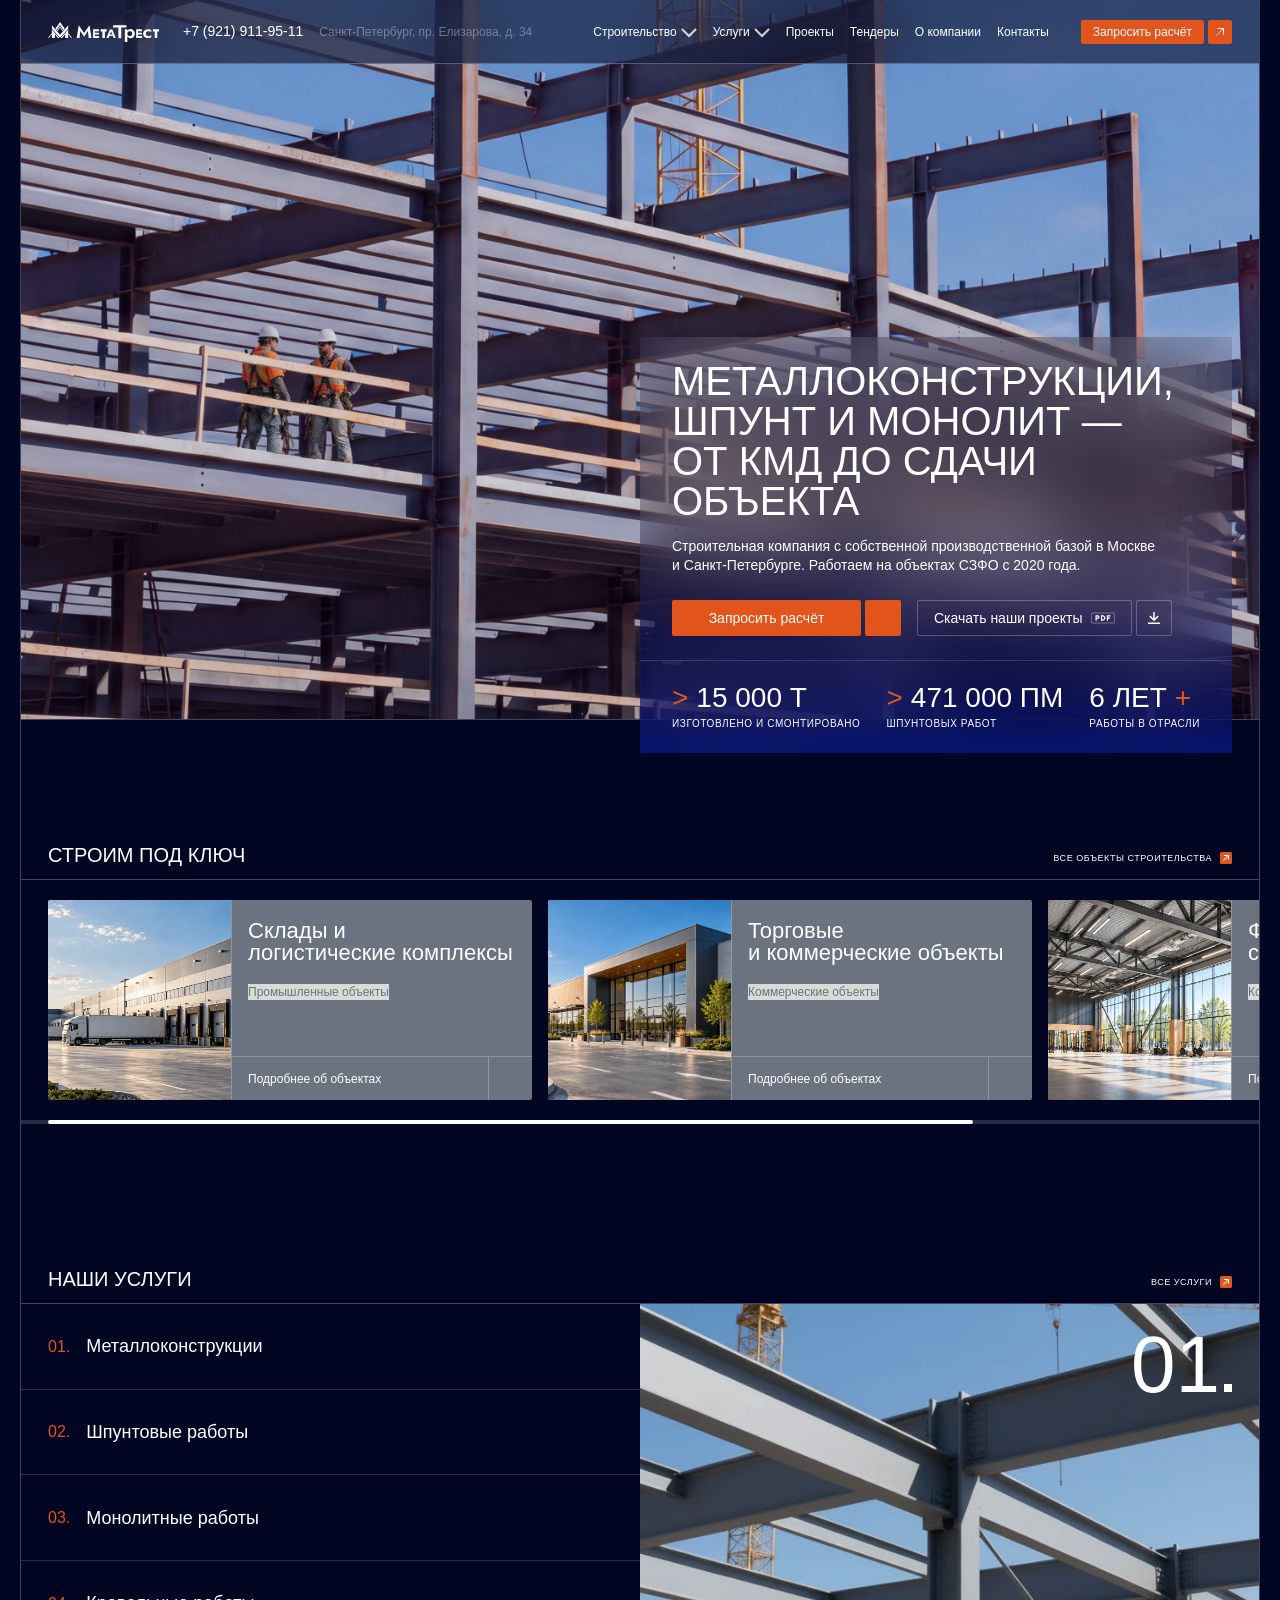
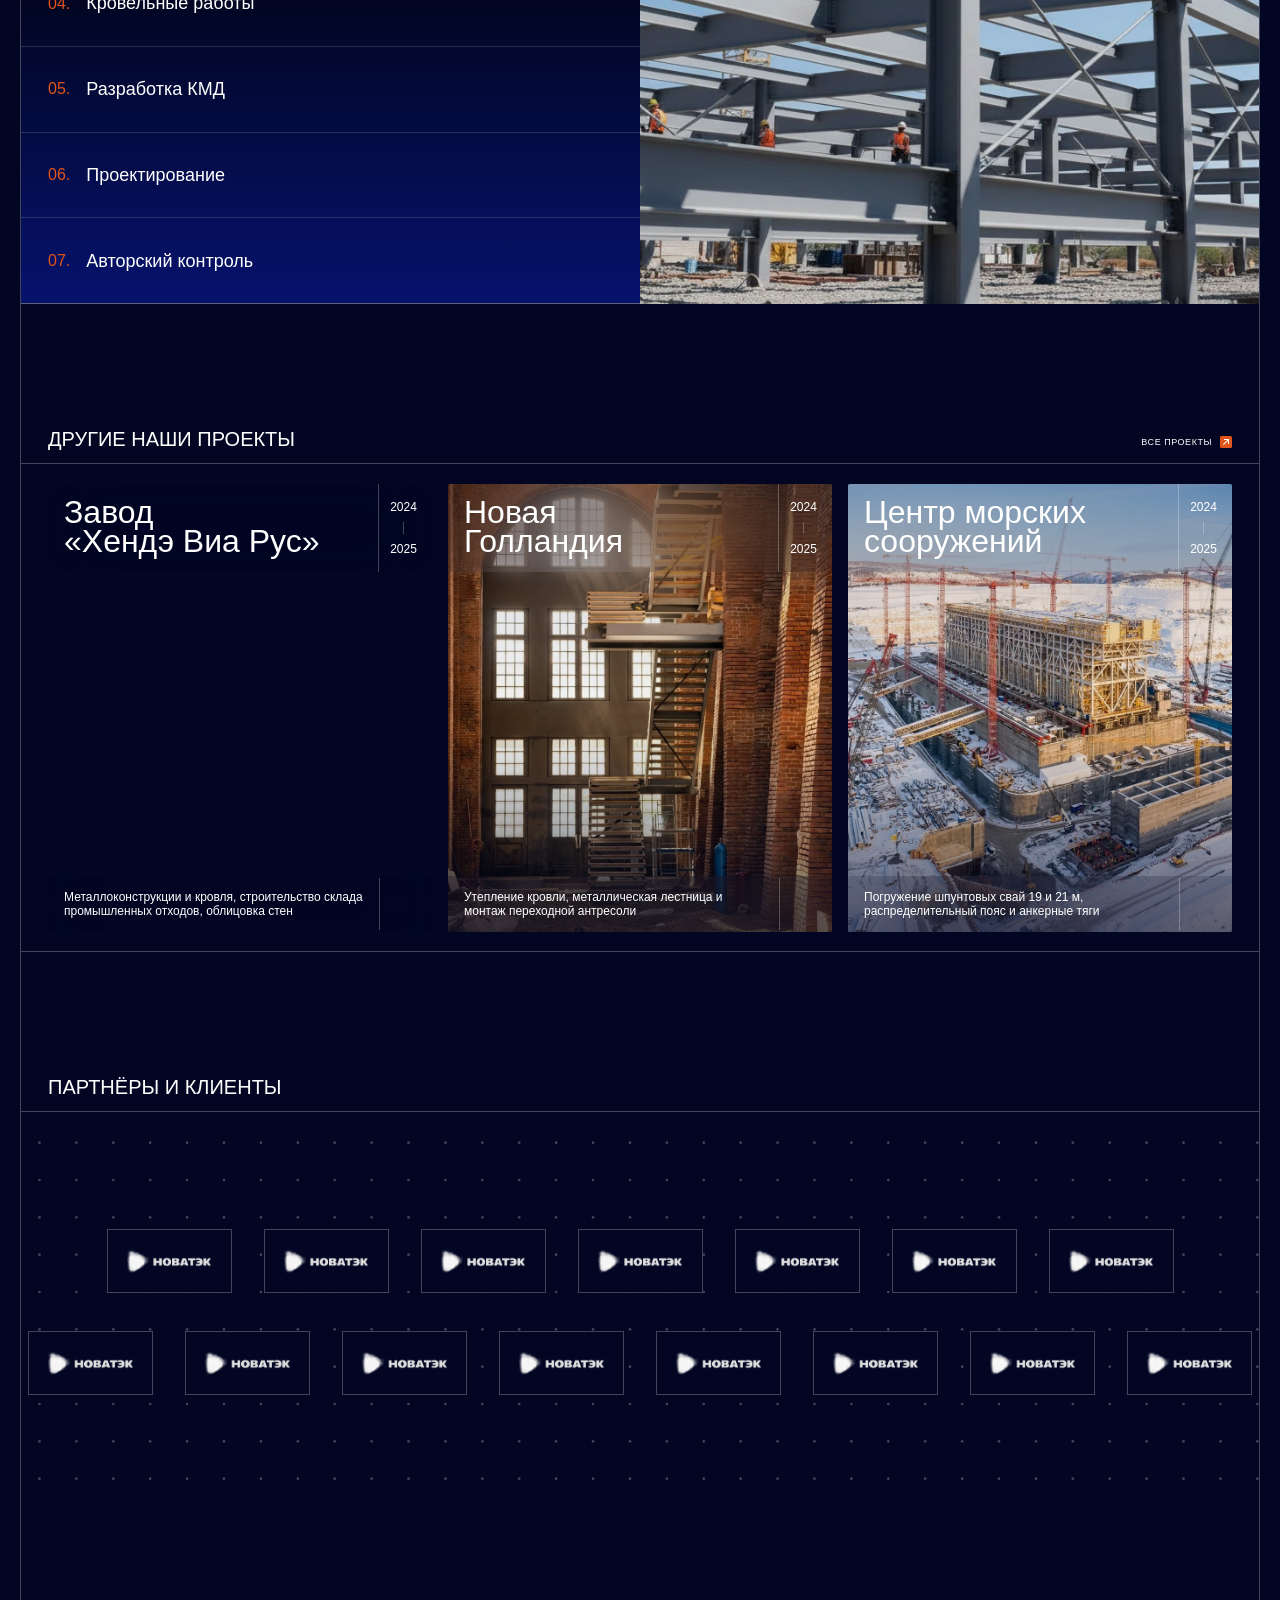
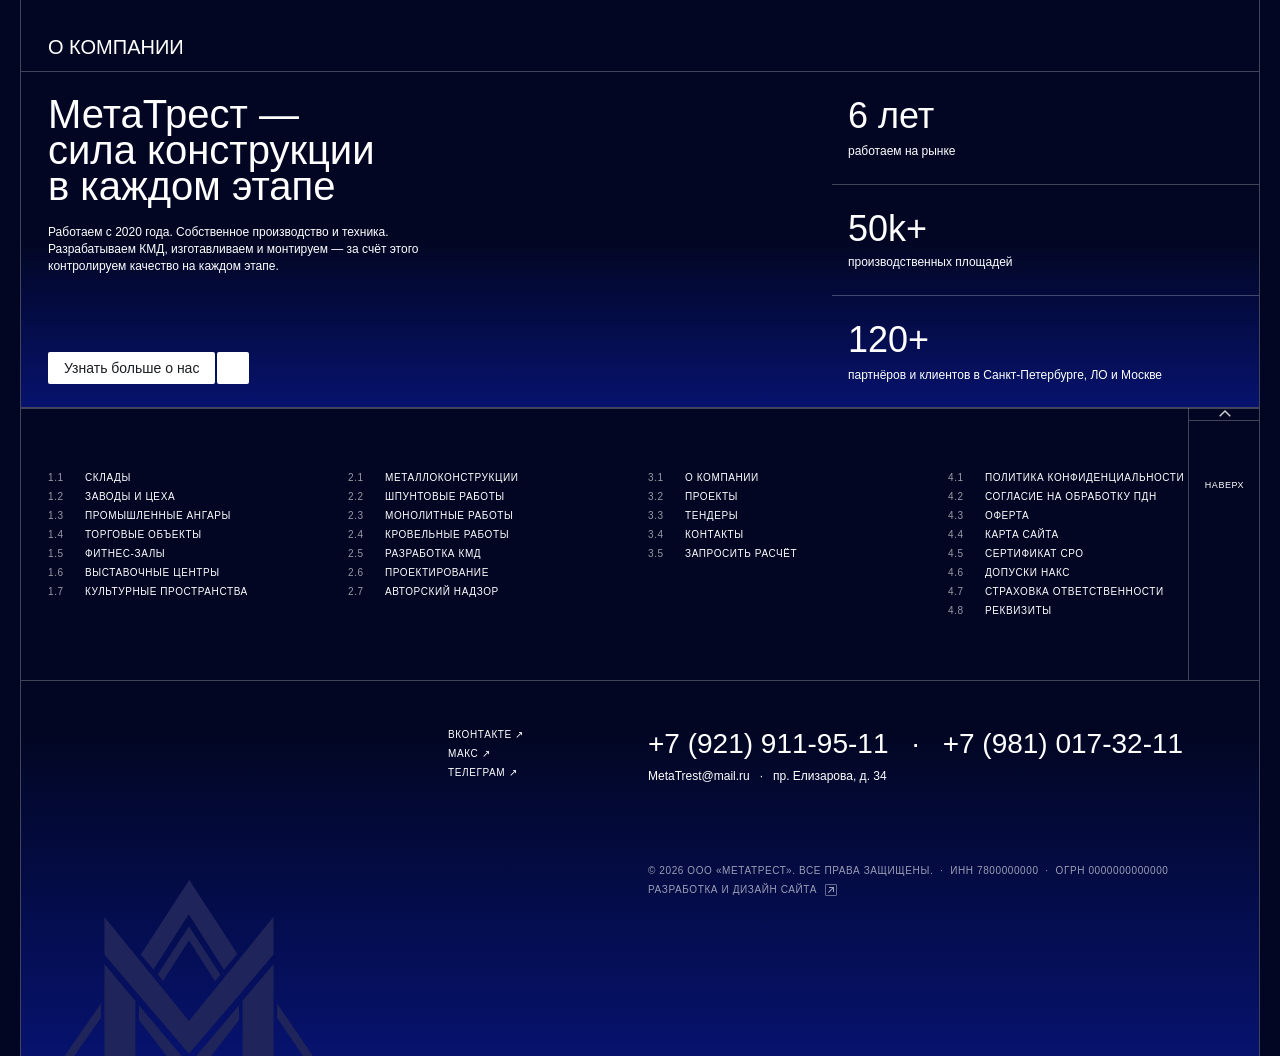
==== commit c77c8c50: "feat: add SEO fields, ClientSettings patch and WebP assets" ====
--- a/public/index.html
+++ b/public/index.html
@@ -90,7 +90,7 @@
   <main>
     <section class="hero-screen" aria-labelledby="hero-title">
       <div class="hero-media wrap" aria-hidden="true">
-        <img class="cover" src="assets/img/hero.png" alt="">
+        <img class="cover" src="assets/img/hero.webp" alt="">
       </div>
       <div class="hero-panel flex flex-column">
         <div class="hero-copy flex flex-column">
@@ -131,7 +131,7 @@
       <ul id="build-items" class="build-track flex" data-scroll-track tabindex="0" aria-label="Типы объектов">
         <li class="build-card build-warehouse grid">
           <div class="build-card-media">
-            <img src="assets/img/build-warehouse.png" alt="">
+            <img src="assets/img/build-warehouse.webp" alt="">
           </div>
           <div class="build-card-content flex flex-column">
             <div class="build-card-heading flex flex-column align-start flex-grow">
@@ -146,7 +146,7 @@
         </li>
         <li class="build-card build-retail grid">
           <div class="build-card-media">
-            <img src="assets/img/build-retail.png" alt="">
+            <img src="assets/img/build-retail.webp" alt="">
           </div>
           <div class="build-card-content flex flex-column">
             <div class="build-card-heading flex flex-column align-start flex-grow">
@@ -161,7 +161,7 @@
         </li>
         <li class="build-card build-sports grid">
           <div class="build-card-media">
-            <img src="assets/img/build-sports.png" alt="">
+            <img src="assets/img/build-sports.webp" alt="">
           </div>
           <div class="build-card-content flex flex-column">
             <div class="build-card-heading flex flex-column align-start flex-grow">
@@ -176,7 +176,7 @@
         </li>
         <li class="build-card build-industrial grid">
           <div class="build-card-media">
-            <img src="assets/img/build-industrial.png" alt="">
+            <img src="assets/img/build-industrial.webp" alt="">
           </div>
           <div class="build-card-content flex flex-column">
             <div class="build-card-heading flex flex-column align-start flex-grow">
@@ -191,7 +191,7 @@
         </li>
         <li class="build-card build-public grid">
           <div class="build-card-media">
-            <img src="assets/img/build-public.png" alt="">
+            <img src="assets/img/build-public.webp" alt="">
           </div>
           <div class="build-card-content flex flex-column">
             <div class="build-card-heading flex flex-column align-start flex-grow">
@@ -215,7 +215,7 @@
       <div class="services-grid grid" data-services>
         <ol id="services-items" class="services-list grid">
           <li>
-            <button class="service-row flex align-center" type="button" data-service="01" data-image="assets/img/services-metal.png" aria-pressed="false" aria-controls="service-preview">
+            <button class="service-row flex align-center" type="button" data-service="01" data-image="assets/img/services-metal.webp" aria-pressed="false" aria-controls="service-preview">
               <span class="data service-index" aria-hidden="true">01.</span>
               <span class="heading service-name flex-grow">Металлоконструкции</span>
               <svg class="icon" aria-hidden="true"><use href="assets/svg/sprite.svg#service-plus"></use></svg>
@@ -228,7 +228,7 @@
             </div>
           </li>
           <li>
-            <button class="service-row flex align-center" type="button" data-service="02" data-image="assets/img/services-02.png" aria-pressed="false" aria-controls="service-preview">
+            <button class="service-row flex align-center" type="button" data-service="02" data-image="assets/img/services-02.webp" aria-pressed="false" aria-controls="service-preview">
               <span class="data service-index" aria-hidden="true">02.</span>
               <span class="heading service-name flex-grow">Шпунтовые работы</span>
               <svg class="icon" aria-hidden="true"><use href="assets/svg/sprite.svg#service-plus"></use></svg>
@@ -241,7 +241,7 @@
             </div>
           </li>
           <li>
-            <button class="service-row flex align-center" type="button" data-service="03" data-image="assets/img/services-03.png" aria-pressed="false" aria-controls="service-preview">
+            <button class="service-row flex align-center" type="button" data-service="03" data-image="assets/img/services-03.webp" aria-pressed="false" aria-controls="service-preview">
               <span class="data service-index" aria-hidden="true">03.</span>
               <span class="heading service-name flex-grow">Монолитные работы</span>
               <svg class="icon" aria-hidden="true"><use href="assets/svg/sprite.svg#service-plus"></use></svg>
@@ -254,7 +254,7 @@
             </div>
           </li>
           <li>
-            <button class="service-row flex align-center" type="button" data-service="04" data-image="assets/img/services-04.png" aria-pressed="false" aria-controls="service-preview">
+            <button class="service-row flex align-center" type="button" data-service="04" data-image="assets/img/services-04.webp" aria-pressed="false" aria-controls="service-preview">
               <span class="data service-index" aria-hidden="true">04.</span>
               <span class="heading service-name flex-grow">Кровельные работы</span>
               <svg class="icon" aria-hidden="true"><use href="assets/svg/sprite.svg#service-plus"></use></svg>
@@ -267,7 +267,7 @@
             </div>
           </li>
           <li>
-            <button class="service-row flex align-center" type="button" data-service="05" data-image="assets/img/build-warehouse.png" aria-pressed="false" aria-controls="service-preview">
+            <button class="service-row flex align-center" type="button" data-service="05" data-image="assets/img/build-warehouse.webp" aria-pressed="false" aria-controls="service-preview">
               <span class="data service-index" aria-hidden="true">05.</span>
               <span class="heading service-name flex-grow">Разработка КМД</span>
               <svg class="icon" aria-hidden="true"><use href="assets/svg/sprite.svg#service-plus"></use></svg>
@@ -280,7 +280,7 @@
             </div>
           </li>
           <li>
-            <button class="service-row flex align-center" type="button" data-service="06" data-image="assets/img/build-retail.png" aria-pressed="false" aria-controls="service-preview">
+            <button class="service-row flex align-center" type="button" data-service="06" data-image="assets/img/build-retail.webp" aria-pressed="false" aria-controls="service-preview">
               <span class="data service-index" aria-hidden="true">06.</span>
               <span class="heading service-name flex-grow">Проектирование</span>
               <svg class="icon" aria-hidden="true"><use href="assets/svg/sprite.svg#service-plus"></use></svg>
@@ -293,7 +293,7 @@
             </div>
           </li>
           <li>
-            <button class="service-row flex align-center" type="button" data-service="07" data-image="assets/img/services-07.png" aria-pressed="false" aria-controls="service-preview">
+            <button class="service-row flex align-center" type="button" data-service="07" data-image="assets/img/services-07.webp" aria-pressed="false" aria-controls="service-preview">
               <span class="data service-index" aria-hidden="true">07.</span>
               <span class="heading service-name flex-grow">Авторский контроль</span>
               <svg class="icon" aria-hidden="true"><use href="assets/svg/sprite.svg#service-plus"></use></svg>
@@ -307,7 +307,7 @@
           </li>
         </ol>
         <div class="services-media" id="service-preview">
-          <img class="cover" src="assets/img/services-metal.png" alt="Монтаж стальных металлоконструкций">
+          <img class="cover" src="assets/img/services-metal.webp" alt="Монтаж стальных металлоконструкций">
           <span class="data service-preview-number" aria-hidden="true">01</span>
         </div>
       </div>
@@ -337,7 +337,7 @@
           </div>
         </article>
         <article class="project-card flex flex-column justify-between">
-          <img class="project-photo cover" src="assets/img/project-new-holland.png" alt="">
+          <img class="project-photo cover" src="assets/img/project-new-holland.webp" alt="">
           <header class="project-top flex">
             <div class="project-title flex align-center flex-grow">
               <h3 class="heading project">Новая<br>Голландия</h3>
@@ -356,7 +356,7 @@
           </div>
         </article>
         <article class="project-card flex flex-column justify-between">
-          <img class="project-photo cover" src="assets/img/project-marine.png" alt="">
+          <img class="project-photo cover" src="assets/img/project-marine.webp" alt="">
           <header class="project-top flex">
             <div class="project-title flex align-center flex-grow">
               <h3 class="heading project">Центр морских сооружений</h3>
--- a/public/assets/css/global.css
+++ b/public/assets/css/global.css
@@ -481,7 +481,7 @@
   box-shadow: inset 0 -1px var(--line);
   background: linear-gradient(to bottom, var(--page) 50%, var(--brand) 118.46%);
 }
-.services-list { grid-template-rows: repeat(7, minmax(0, 1fr)); }
+.services-list { grid-template-rows: repeat(var(--service-count, 7), minmax(0, 1fr)); }
 .service-row {
   width: 100%;
   height: 100%;
@@ -930,7 +930,15 @@
 /* CMS navigation: keep the current resource visible to keyboard and pointer users. */
 .header-nav a[aria-current="page"],
 .mobile-menu-row[aria-current="page"],
-.mobile-menu-group.is-current > summary {
+.mobile-menu-group.is-current > summary,
+.mobile-menu-group > summary[aria-current="page"] {
   text-decoration: underline;
   text-underline-offset: .2em;
 }
+
+@media (any-pointer: fine) {
+  #build-items.mouse-drag-scroll,
+  #build-items.mouse-drag-scroll a { cursor: grab; }
+  #build-items.is-mouse-dragging,
+  #build-items.is-mouse-dragging * { cursor: grabbing; user-select: none; }
+}
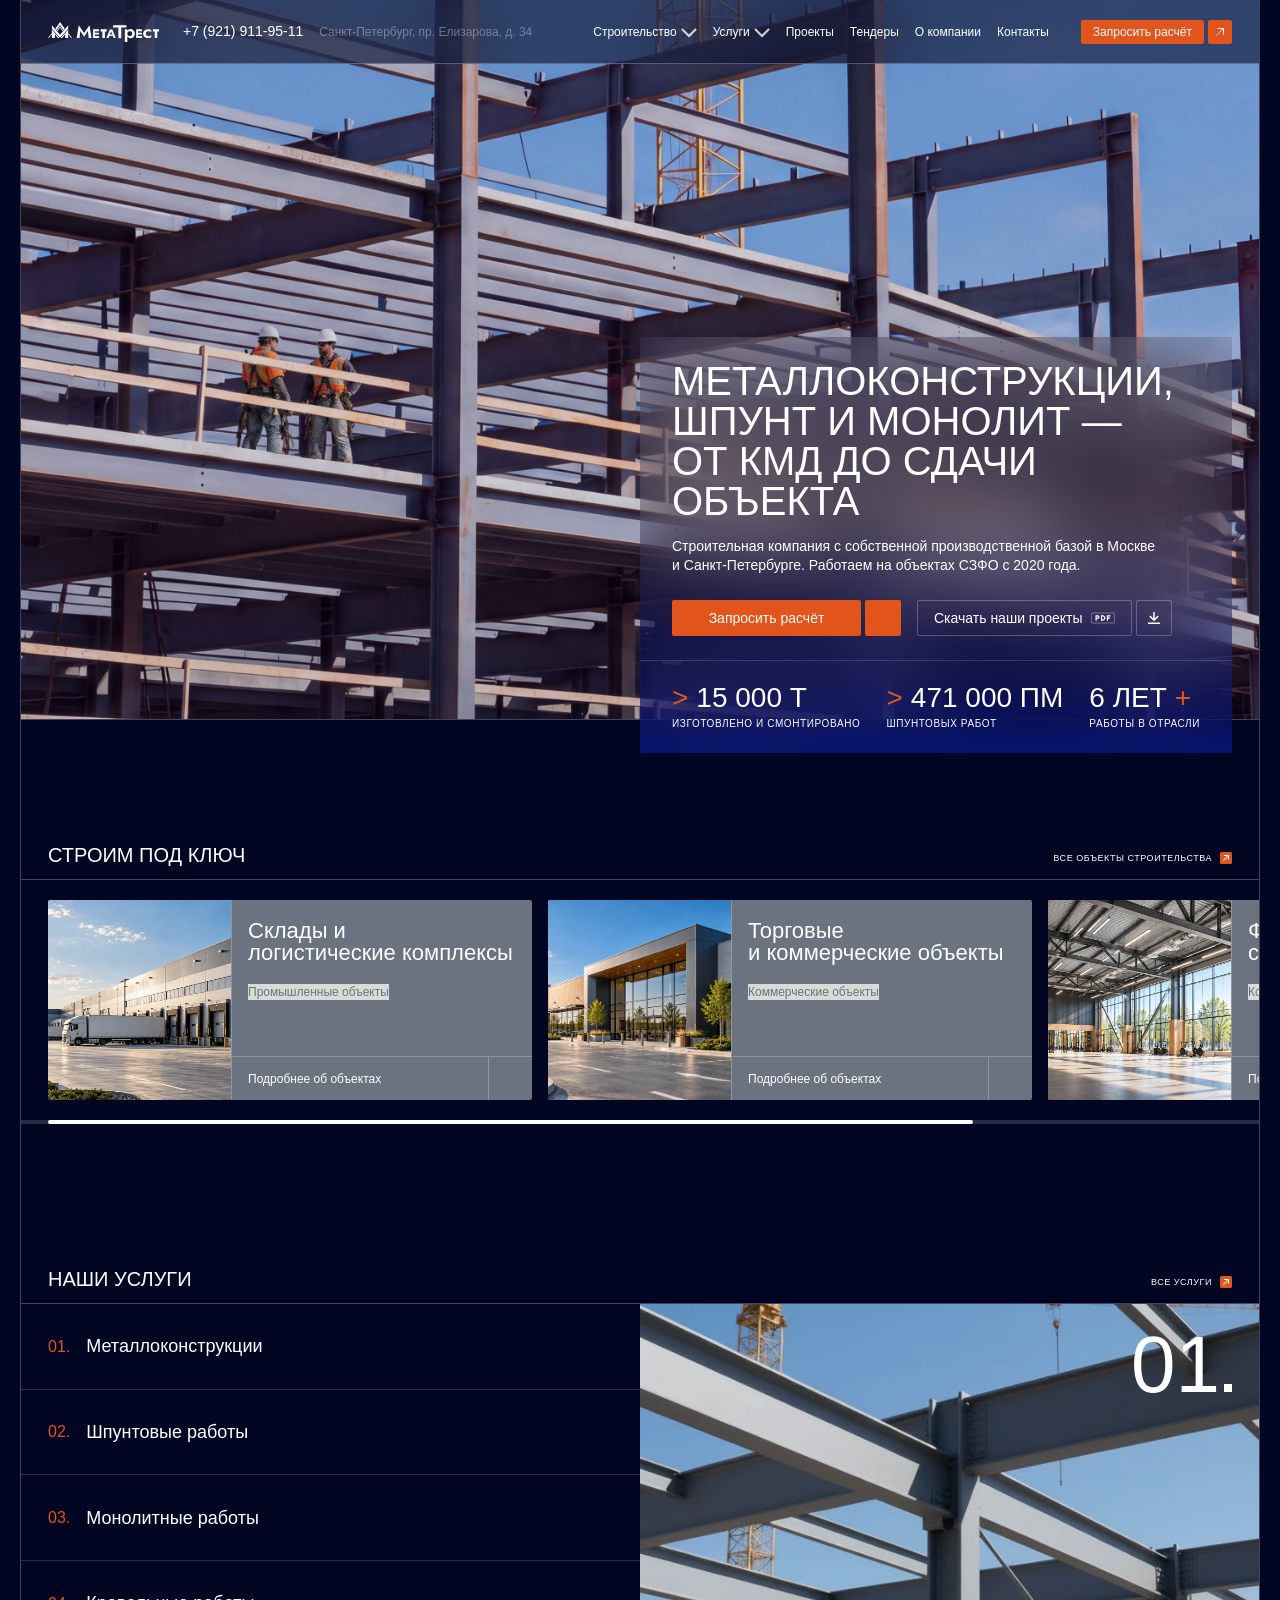
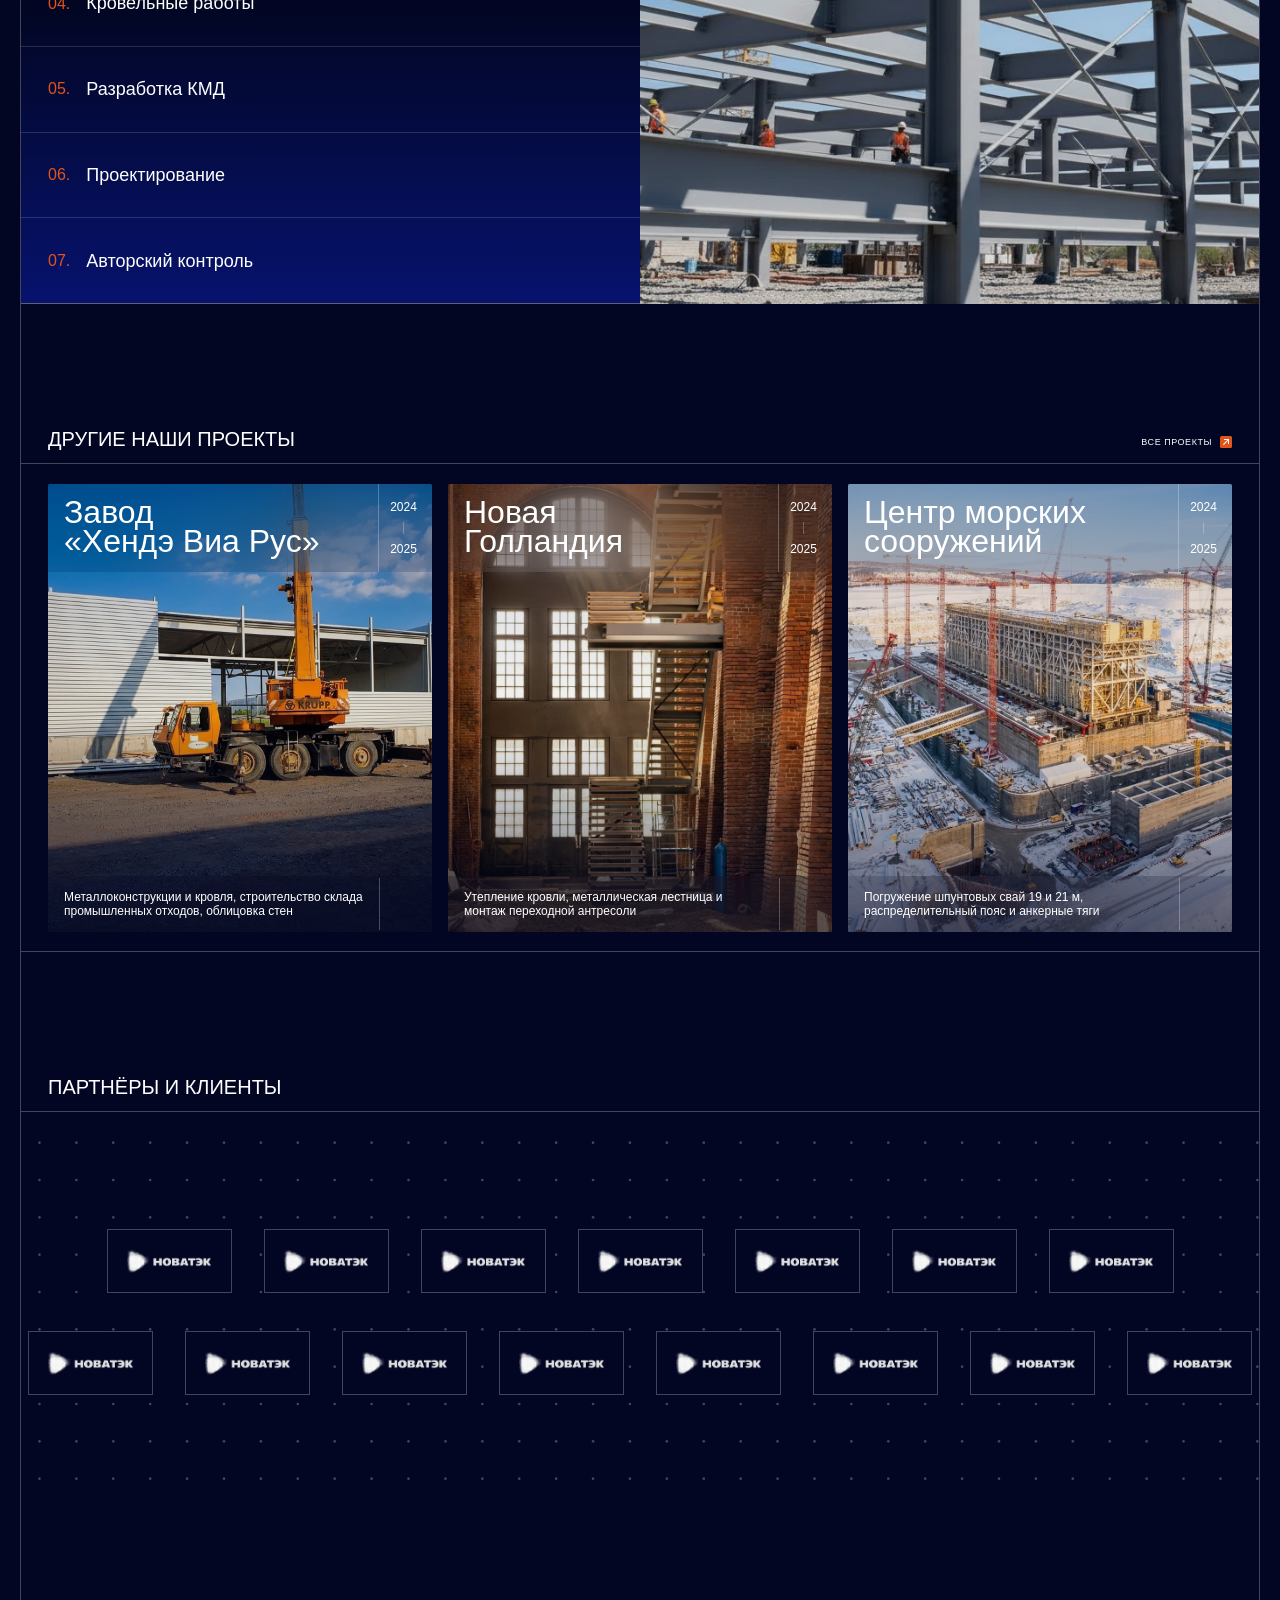
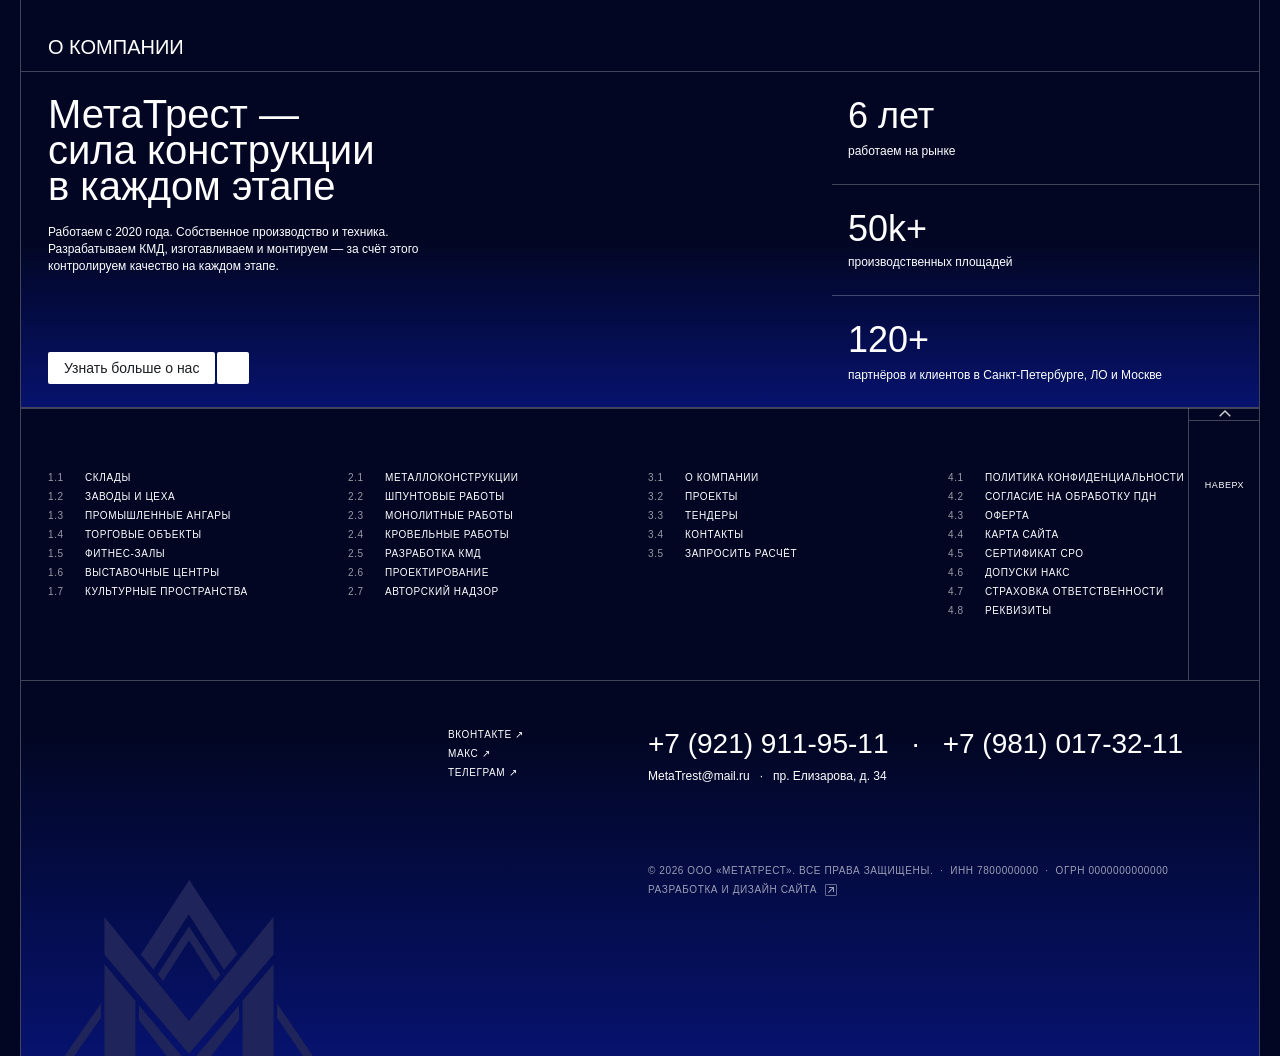
==== commit 175fb5a2: "feat: add Hyundai project photo and image hover zoom" ====
--- a/public/index.html
+++ b/public/index.html
@@ -318,7 +318,8 @@
         <a class="section-link label caps caps-link" href="projects.html"><span class="flex align-center"><b>Все проекты</b><svg class="icon" aria-hidden="true"><use href="assets/svg/sprite.svg#section-link"></use></svg></span></a>
       </div>
       <div id="projects-items" class="projects-grid grid" data-scroll-track tabindex="0" role="group" aria-label="Проекты">
-        <article class="project-card flex flex-column justify-between">
+        <a href="project.html" class="project-card flex flex-column justify-between">
+          <img class="project-photo cover" src="assets/img/project-hyundai.webp" alt="Строительство завода «Хендэ Виа Рус»" loading="lazy">
           <header class="project-top flex">
             <div class="project-title flex align-center flex-grow">
               <h3 class="heading project">Завод<br>«Хендэ Виа Рус»</h3>
@@ -335,8 +336,8 @@
               <svg class="icon" aria-hidden="true"><use href="assets/svg/sprite.svg#arrow-link"></use></svg>
             </span>
           </div>
-        </article>
-        <article class="project-card flex flex-column justify-between">
+        </a>
+        <a href="project.html" class="project-card flex flex-column justify-between">
           <img class="project-photo cover" src="assets/img/project-new-holland.webp" alt="">
           <header class="project-top flex">
             <div class="project-title flex align-center flex-grow">
@@ -354,8 +355,8 @@
               <svg class="icon" aria-hidden="true"><use href="assets/svg/sprite.svg#arrow-link"></use></svg>
             </span>
           </div>
-        </article>
-        <article class="project-card flex flex-column justify-between">
+        </a>
+        <a href="project.html" class="project-card flex flex-column justify-between">
           <img class="project-photo cover" src="assets/img/project-marine.webp" alt="">
           <header class="project-top flex">
             <div class="project-title flex align-center flex-grow">
@@ -373,7 +374,7 @@
               <svg class="icon" aria-hidden="true"><use href="assets/svg/sprite.svg#arrow-link"></use></svg>
             </span>
           </div>
-        </article>
+        </a>
       </div>
     </section>
     <section class="partners-section wrap" aria-labelledby="partners-title">
--- a/public/assets/css/global.css
+++ b/public/assets/css/global.css
@@ -302,13 +302,7 @@
   background: transparent;
 }
 a[href], button:enabled { cursor: pointer; }
-.button { transition: transform 180ms ease; }
-@media (hover: hover) and (prefers-reduced-motion: no-preference) {
-  .button:hover { transform: scale(1.025); }
-}
-@media (prefers-reduced-motion: reduce) {
-  .button { transition: none; }
-}
+.button:not(:disabled):not([aria-disabled="true"]) { cursor: pointer; }
 
 /* 9. Header */
 .site-header {
@@ -942,3 +936,115 @@
   #build-items.is-mouse-dragging,
   #build-items.is-mouse-dragging * { cursor: grabbing; user-select: none; }
 }
+
+/* 24. Project case: typography and composition */
+.case-page {
+  --case-cover-height: 900px; --case-title-size: 72px; --case-headline-size: 48px;
+  --case-intro-size: 20px; --case-question-size: 28px; --case-answer-size: 18px;
+  --case-share-size: 20px; --case-caption-size: 16px; --case-breadcrumb-size: 16px;
+  --case-card-size: 36px; --case-gallery-title-size: 40px; --case-pad-y: 56px;
+  --case-gutter: 24px; --case-right: 192px; --case-question-pad: 32px;
+  --case-meta-top: 132px; --case-meta-width: 433px; --case-meta-size: 16px;
+  --case-meta-color: rgb(255 255 255 / 60%); --case-meta-gap: 12px; --case-intro-bottom: 48px; --case-share-height: 96px;
+  --case-breadcrumb-height: 54px; --case-photo-size: 280px; --case-photo-gap: 24px;
+  --case-photo-bottom: 40px; --case-gallery-top: 48px; --case-gallery-bottom: 32px;
+  --case-cta-height: 460px; --case-related-height: 810px; --case-related-top: 240px;
+  --case-related-gap: 32px; --case-card-height: 498px;
+}
+.display.case-title { font-size: var(--case-title-size); font-weight: 500; line-height: .9; text-transform: uppercase; letter-spacing: 0; }
+.heading.case-headline-text { font-size: var(--case-headline-size); line-height: 1; text-transform: uppercase; }
+.heading.case-question { font-size: var(--case-question-size); line-height: 1; }
+.body.case-intro { font-size: var(--case-intro-size); line-height: 1.4; font-weight: 400; }
+.body.case-answer { font-size: var(--case-answer-size); line-height: 1.4; font-weight: 400; }
+.body.case-share-text { font-size: var(--case-share-size); line-height: 1.4; font-weight: 400; }
+.body.case-caption { font-size: var(--case-caption-size); line-height: 1.2; font-weight: 400; }
+.body.case-breadcrumb { font-size: var(--case-breadcrumb-size); line-height: 1.4; font-weight: 400; }
+.body.case-meta-text { font-size: var(--case-meta-size); line-height: 1.4; font-weight: 500; }
+.heading.case-gallery-title { font-size: var(--case-gallery-title-size); line-height: .9; text-transform: uppercase; }
+.heading.case-card { font-size: var(--case-card-size); line-height: .9; }
+.case-cover { position: relative; height: var(--case-cover-height); border-bottom: 1px solid var(--line); background: radial-gradient(ellipse at 85% -20%, #194eb466, transparent 60%); }
+.case-cover-photo { position: absolute; inset: 0 50% 0 0; overflow: hidden; border: 1px solid var(--line-overlay); }
+.case-cover-photo img { position: absolute; width: 101.83%; height: 105%; max-width: none; top: -2.5%; left: 0; }
+.case-cover-content { margin-left: 50%; height: 100%; display: flex; flex-direction: column; justify-content: end; padding: 16px var(--case-right) 20px var(--case-gutter); }
+.case-title { overflow-wrap: anywhere; hyphens: manual; }
+.case-meta { position: absolute; top: var(--case-meta-top); right: var(--section-inset); width: var(--case-meta-width); color: var(--case-meta-color); border-top: 1px solid var(--line); }
+.case-meta li { align-items: start; gap: var(--case-meta-gap); border-bottom: 1px solid var(--line); padding-block: var(--case-meta-gap); }
+.case-meta .icon { width: var(--project-meta-icon); height: var(--project-meta-icon); margin-top: 2px; }
+.case-breadcrumbs { min-height: var(--case-breadcrumb-height); padding: 0 var(--section-inset); display: flex; align-items: center; }
+.case-breadcrumbs ol { gap: 16px; min-width: 0; }
+.case-breadcrumbs li { flex: none; }
+.case-breadcrumbs li:last-child { flex: 1; overflow: hidden; white-space: nowrap; text-overflow: ellipsis; }
+.case-content { display: grid; grid-template-columns: repeat(2,minmax(0,1fr)); background: #f8f8f5; color: #1a1d21; border-top: 1px solid #dbdbd6; }
+.case-headline { padding: var(--case-pad-y) var(--case-right) var(--case-pad-y) var(--section-inset); }
+.case-copy { padding-top: var(--case-pad-y); border-left: 1px solid #dbdbd6; min-width: 0; }
+.case-intro { padding: 0 var(--case-right) var(--case-intro-bottom) var(--case-gutter); }
+.case-accordion { border-top: 1px solid #dbdbd6; }
+.case-detail { border-bottom: 1px solid #dbdbd6; }
+.case-detail summary { padding: var(--case-question-pad) var(--section-inset) var(--case-question-pad) var(--case-gutter); display: flex; align-items: center; justify-content: space-between; gap: 24px; list-style: none; cursor: pointer; }
+.case-detail summary::-webkit-details-marker { display: none; }
+.case-detail summary img { width: 32px; height: 32px; flex: none; }
+.case-minus, .case-detail[open] .case-plus { display: none; }
+.case-detail[open] .case-minus { display: block; }
+.case-answer { padding: 0 var(--section-inset) var(--case-question-pad) var(--case-gutter); }
+.case-answer p + p { margin-top: 1.4em; }
+.case-tags { gap: var(--case-gutter); padding: var(--case-gutter); flex-wrap: wrap; }
+.case-tags li { background: var(--brand); color: white; }
+.case-share { min-height: var(--case-share-height); padding: 16px var(--section-inset) 16px var(--case-gutter); border-top: 1px solid #dbdbd6; display: flex; align-items: center; flex-wrap: wrap; gap: 8px var(--case-gutter); position: relative; }
+.case-share > span:first-child { color: #6b7280; }
+.case-share a, .case-share button { display: inline-flex; align-items: center; gap: 8px; text-decoration: underline; background: none; color: inherit; padding: 0; font: inherit; }
+.case-share img { width: 18px; height: 18px; }
+.case-copy-status { position: absolute; bottom: 0; right: var(--section-inset); }
+.case-gallery { background: white; color: #1a1d21; padding-bottom: var(--case-photo-bottom); }
+.case-gallery-title { padding: var(--case-gallery-top) var(--section-inset) var(--case-gallery-bottom); border-top: 1px solid #dbdbd6; }
+.case-gallery-track { gap: var(--case-photo-gap); padding: 0 var(--section-inset) var(--case-photo-bottom); overflow-x: auto; scrollbar-width: none; }
+.case-photo { position: relative; flex: 0 0 var(--case-photo-size); width: var(--case-photo-size); height: var(--case-photo-size); overflow: hidden; border-radius: 12px; color: white; }
+.case-photo::after { content: ''; position: absolute; inset: 0; pointer-events: none; background: linear-gradient(#0206232e, #0206230a 52%, #02062394); }
+.case-photo .case-caption { position: absolute; z-index: 1; bottom: 0; left: 0; right: 0; min-height: 56px; padding: 12px 16px; background: #0206231a; backdrop-filter: blur(20px); display: flex; align-items: center; }
+.case-gallery-scroll { margin-inline: var(--section-inset); height: 8px; display: flex; align-items: center; }
+.case-gallery-scroll input { width: 100%; accent-color: #1a1d21; height: 8px; cursor: pointer; }
+.case-cta { min-height: var(--case-cta-height); display: flex; flex-direction: column; align-items: center; justify-content: center; gap: 64px; position: relative; isolation: isolate; background: linear-gradient(var(--page) 50%,var(--brand) 118.46%); border-bottom: 1px solid var(--line); }
+.case-cta::before { content: ''; position: absolute; inset: 0; z-index: -1; pointer-events: none; background: url('../svg/case-dots.svg') left top / 1960px 1120px; mask-image: url('../svg/case-grid.svg'); mask-mode: luminance; mask-size: 100% 100%; }
+.case-cta p { margin-top: 12px; }
+.case-cta .button { width: 432px; max-width: calc(100% - 32px); }
+.case-related { padding-bottom: 40px; }
+.case-related > .section-heading { min-height: var(--case-related-top); height: auto; margin: 0; padding: 0 var(--section-inset); align-items: center; }
+.case-related-track { grid-template-columns: repeat(4,minmax(0,1fr)); gap: var(--case-gutter); padding: var(--case-related-gap) var(--section-inset) 0; }
+.case-related-track .project-card { height: var(--case-card-height); }
+.case-related-track .project-title { padding: 24px 40px 20px 16px; }
+.case-related-track .project-years { padding: 16px; }
+.case-related-track .project-bottom { min-height: 61px; }
+.case-related-track .project-arrow { width: 64px; }
+.case-related-track .project-caption-text { -webkit-line-clamp: 2; }
+.case-lightbox { margin: auto; width: min(1000px,calc(100vw - 32px)); max-height: 95dvh; padding: 16px; background: var(--page); color: white; border: 1px solid var(--line); }
+.case-lightbox::backdrop { background: #020623dd; }
+.case-lightbox > img { display: block; width: 100%; max-height: 78dvh; object-fit: contain; }
+.case-lightbox > button { display: block; margin: 0 0 12px auto; padding: 8px 12px; background: var(--brand); color: white; }
+.case-lightbox p { margin-top: 12px; }
+
+.heading.case-cta-title { font-size: var(--case-cta-title-size,48px); line-height: .9; }
+.body.case-cta-intro { font-size: var(--case-cta-intro-size,18px); font-weight: 400; line-height: 1.4; }
+
+.label.case-years { font-size: var(--case-years-size,14px); font-weight: 400; line-height: normal; }
+.label.case-tags-text { font-size: var(--case-tag-size,16px); line-height: normal; }
+.case-gallery-scroll input { appearance: none; background: transparent; margin: 0; }
+.case-gallery-scroll input::-webkit-slider-runnable-track { height: 8px; background: #dbdbd6; border-radius: 2px; }
+.case-gallery-scroll input::-webkit-slider-thumb { appearance: none; width: var(--gallery-thumb-size,75%); height: 6px; margin-top: 1px; border-radius: 4px; background: #1a1d21; }
+.case-gallery-scroll input::-moz-range-track { height: 8px; background: #dbdbd6; }
+.case-gallery-scroll input::-moz-range-thumb { width: var(--gallery-thumb-size,75%); height: 6px; border: 0; border-radius: 4px; background: #1a1d21; }
+.case-gallery-scroll input:disabled { opacity: 1; cursor: default; }
+
+.case-related-track .project-top { height: auto; min-height: 102px; }
+.case-related-track .project-title .heading { transform: none; }
+.case-related-track .project-years { width: 61px; gap: 8px; }
+.case-related-track .project-years span { height: 20px; }
+.case-related-track .project-bottom { height: 61px; }
+
+/* Home photography: zoom the image only, keeping card content stationary. */
+.home-page .project-card,
+.home-page .build-card-media { overflow: hidden; }
+@media (hover: hover) and (prefers-reduced-motion: no-preference) {
+  .home-page .project-card .project-photo,
+  .home-page .build-card-media img { transition: transform 300ms ease; }
+  .home-page .project-card:hover .project-photo,
+  .home-page .build-card:hover .build-card-media img { transform: scale(1.03); }
+}
--- a/public/assets/css/adaptives.css
+++ b/public/assets/css/adaptives.css
@@ -470,3 +470,53 @@
   .request-section { grid-template-columns: minmax(0, 38%) minmax(0, 1fr); }
   .request-consent { align-items: start; }
 }
+
+/* Project case: Figma 1600 and 1280 reference modes. */
+@media (1025px <= width < 1760px) {
+  .case-page {
+
+    --case-cover-height: 752px; --case-title-size: 60px; --case-headline-size: 40px;
+    --case-intro-size: 18px; --case-question-size: 24px; --case-answer-size: 16px;
+    --case-share-size: 18px; --case-caption-size: 14px; --case-breadcrumb-size: 14px;
+    --case-card-size: 28px; --case-gallery-title-size: 28px; --case-pad-y: 48px;
+    --case-gutter: 20px; --case-right: 158px; --case-question-pad: 24px;
+    --case-meta-top: 110px; --case-meta-width: 376px; --case-meta-gap: 8px;
+    --case-intro-bottom: 40px; --case-share-height: 72px; --case-breadcrumb-height: 44px;
+    --case-photo-size: 230px; --case-photo-gap: 20px; --case-photo-bottom: 32px;
+    --case-gallery-top: 40px; --case-gallery-bottom: 24px; --case-cta-height: 376px;
+    --case-related-top: 200px; --case-related-gap: 24px; --case-card-height: 420px;
+   --case-cta-title-size: 40px; --case-cta-intro-size: 16px;  --case-tag-size: 14px;
+  }
+.case-detail summary img { width: 24px; height: 24px; }
+}
+
+@media (1025px <= width < 1440px) {
+  .case-page {
+
+    --case-cover-height: 600px; --case-title-size: 48px; --case-headline-size: 32px;
+    --case-intro-size: 16px; --case-question-size: 20px; --case-answer-size: 14px;
+    --case-share-size: 16px; --case-caption-size: 12px; --case-breadcrumb-size: 12px;
+    --case-card-size: 24px; --case-gallery-title-size: 20px; --case-pad-y: 40px;
+    --case-gutter: 16px; --case-right: 126px; --case-question-pad: 22px;
+    --case-meta-top: 88px; --case-meta-width: 320px; --case-meta-size: 14px;
+    --case-intro-bottom: 32px; --case-share-height: 64px; --case-breadcrumb-height: 41px;
+    --case-photo-size: 184px; --case-photo-gap: 16px; --case-photo-bottom: 24px;
+    --case-gallery-top: 32px; --case-gallery-bottom: 20px; --case-cta-height: 304px;
+    --case-related-top: 160px; --case-related-gap: 20px; --case-card-height: 336px;
+   --case-cta-title-size: 32px; --case-cta-intro-size: 14px;  --case-years-size: 12px; --case-tag-size: 12px;
+  }
+.case-related-track .project-title { padding: 16px 20px 12px 12px; }
+  .case-related-track .project-years { padding: 12px; }
+  .case-related-track .project-arrow { width: 44px; }
+
+
+.case-related-track .project-top { height: 76px; min-height: 76px; } .case-related-track .project-years { width: 51px; } .case-related-track .project-years span { height: 12px; }
+.case-detail summary img { width: 20px; height: 20px; }
+}
+
+@media (1025px <= width < 1280px) {
+  .case-page {
+ --case-right: 56px; --case-meta-width: 300px;
+  }
+.case-related-track { grid-template-columns: repeat(2,minmax(0,1fr)); }
+}
--- a/public/assets/css/mobile.css
+++ b/public/assets/css/mobile.css
@@ -352,3 +352,53 @@
   .catalog-page .request-consent { min-height: 0; align-items: flex-start; }
   .catalog-page .request-submit .button { width: 100%; --button-size: 52px; --button-padding: 16px; }
 }
+
+/* Project case: Figma 375. Wider mobile/tablet widths reflow this composition. */
+@media (width <= 1024px) {
+  .case-page {
+    --case-title-size: 48px; --case-headline-size: 32px; --case-intro-size: 18px;
+    --case-question-size: 20px; --case-answer-size: 16px; --case-share-size: 18px;
+    --case-caption-size: 16px; --case-breadcrumb-size: 14px; --case-card-size: 28px;
+    --case-gallery-title-size: 32px; --case-meta-size: 16px; --case-meta-gap: 8px;
+    --case-gutter: 16px; --case-photo-size: 240px; --case-photo-gap: 12px;
+    --case-cover-height: auto; --case-card-height: 420px; --case-years-size: 12px; --case-tag-size: 14px;
+  }
+  .case-cover { height: auto; background: none; }
+  .case-cover-photo { position: relative; inset: auto; width: 100%; height: 540px; border: 0; }
+  .case-cover-photo img { width: 144%; height: 100%; left: -28.4%; top: 0; object-fit: cover; }
+  .case-cover-content { backdrop-filter: blur(var(--glass-blur)); position: relative; margin: -128px 0 0; padding: 24px 16px; gap: 24px; height: auto; background: linear-gradient(0deg,#081789b3,#0817897d 11%,#02062312 59%); border-top: 1px solid var(--line-overlay); }
+  .display.case-title { font-weight: 400; letter-spacing: -.04em; }
+  .case-meta { position: static; width: 100%; }
+  .case-meta .icon { width: 16px; height: 16px; margin-top: 3px; }
+  .case-breadcrumbs { min-height: 48px; }
+  .case-breadcrumbs ol { gap: 12px; }
+  .case-breadcrumbs li:last-child { display: none; }
+  .case-breadcrumbs li:nth-last-child(2) { display: none; }
+  .case-content { display: block; }
+  .case-headline { padding: 40px 16px 16px; }
+  .desktop-case-break { display: none; }
+  .case-copy { padding-top: 0; border: 0; }
+  .case-intro { padding: 0 16px 24px; }
+  .case-detail summary { padding: 20px 16px; }
+  .case-detail summary img { width: 20px; height: 20px; }
+  .case-answer { padding: 0 16px 20px; }
+  .case-tags { padding: 16px; border-bottom: 1px solid #dbdbd6; }
+  .case-share { flex-direction: column; align-items: start; gap: 16px; padding: 20px 16px 24px; min-height: 192px; border-bottom: 1px solid #dbdbd6; border-top: 0; }
+  .case-share img { width: 14px; height: 14px; }
+  .case-gallery { padding-bottom: 0; }
+  .case-gallery-title { padding: 40px 16px 18px; }
+  .case-gallery-track { padding: 24px 16px 32px; gap: 12px; }
+  .case-gallery-scroll { display: none; }
+  .case-cta { min-height: 448px; padding: 80px 16px; gap: 48px; }
+  .case-page { --case-cta-title-size: 32px; --case-cta-intro-size: 18px; }
+  .case-cta .button { width: 100%; max-width: 100%; }
+  .case-related { position: relative; padding-bottom: 70px; }
+  .case-related > .section-heading { display: block; min-height: 116px; padding: 40px 16px 18px; }
+  .case-related .section-link { padding: 0; margin: 0; min-height: 30px; display: inline-flex; position: absolute; bottom: 12px; left: 16px; }
+  .case-related-track { display: grid; grid-template-columns: none; grid-auto-flow: column; grid-auto-columns: 300px; gap: 12px; overflow-x: auto; scrollbar-width: none; padding: 16px 16px 0; }
+  .case-related-track .project-title { padding: 16px 24px 16px 12px; }
+  .case-related-track .project-years { padding: 12px; }
+  .case-related-track .project-arrow { width: 44px; }
+}
+
+@media (width <= 1024px) { .case-related-track .project-top { height: auto; min-height: 84px; } .case-related-track .project-years { width: 51px; } .case-related-track .project-years span { height: 12px; } }
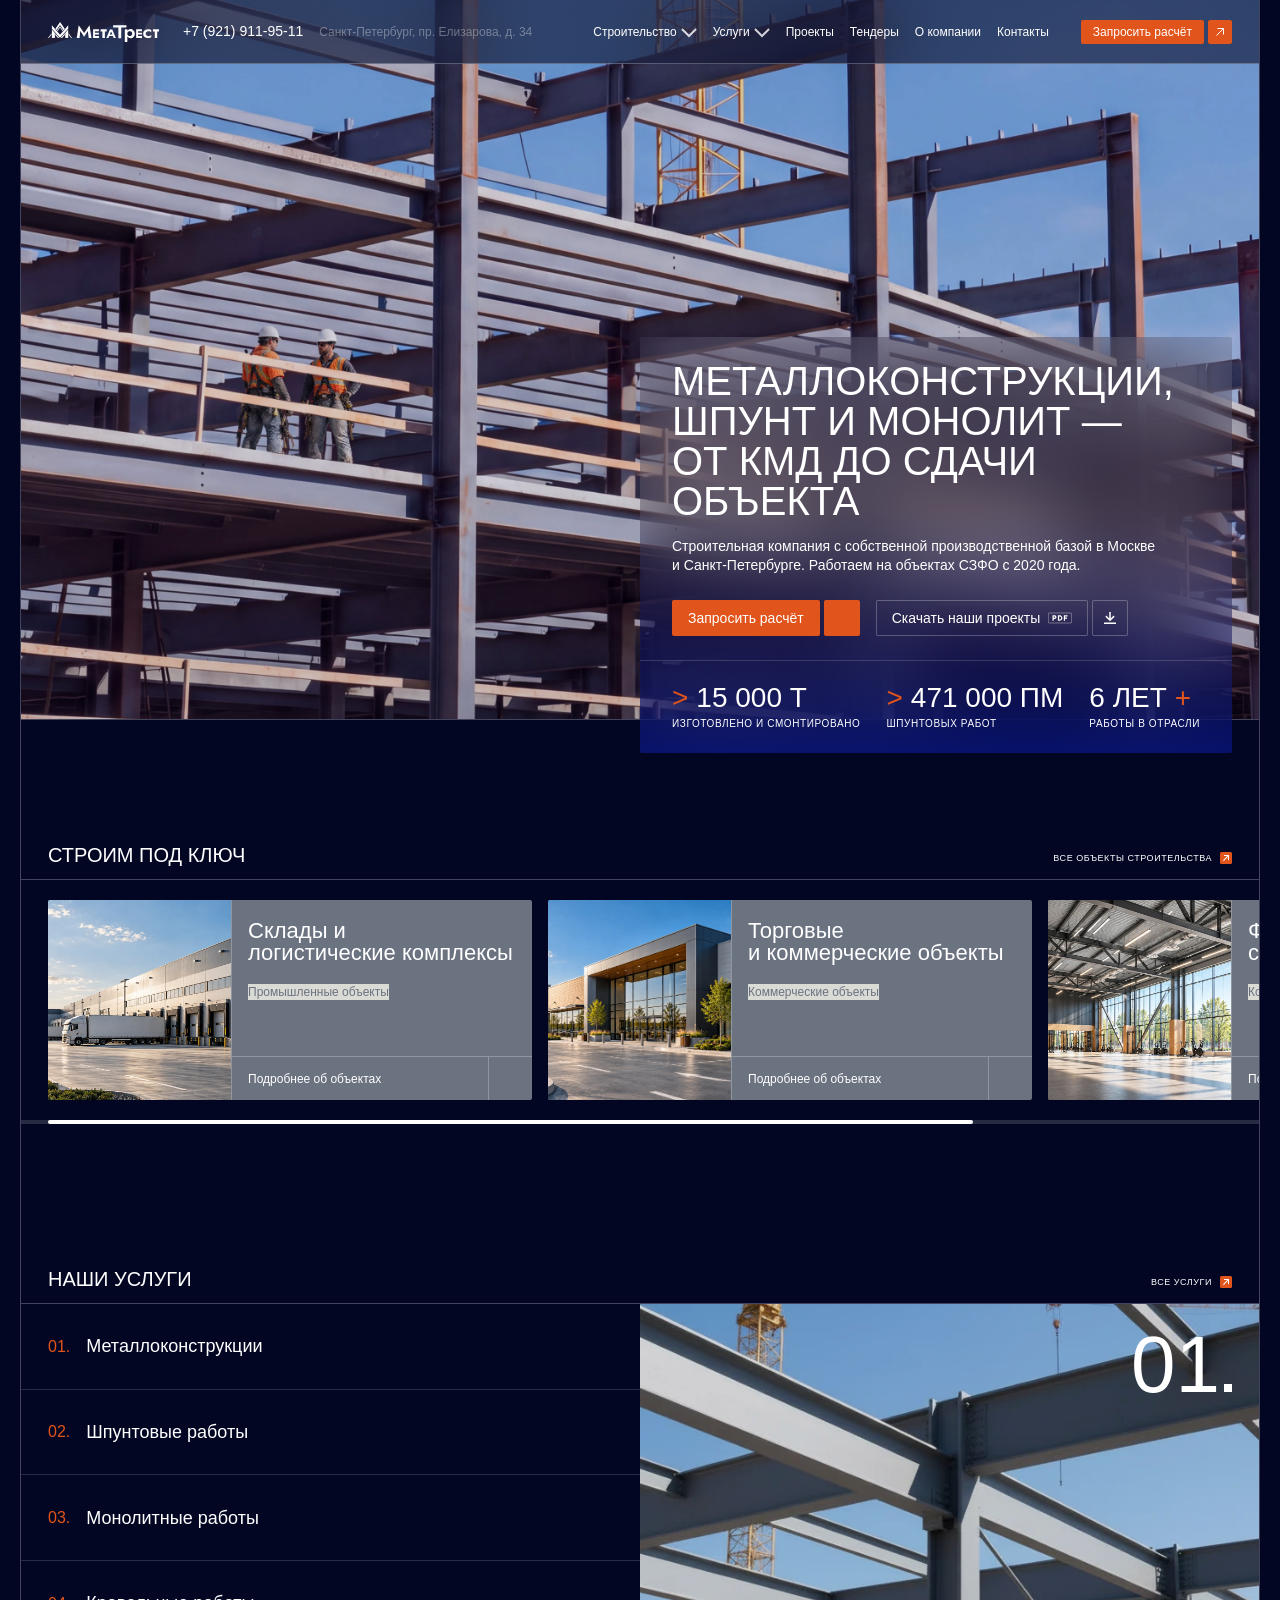
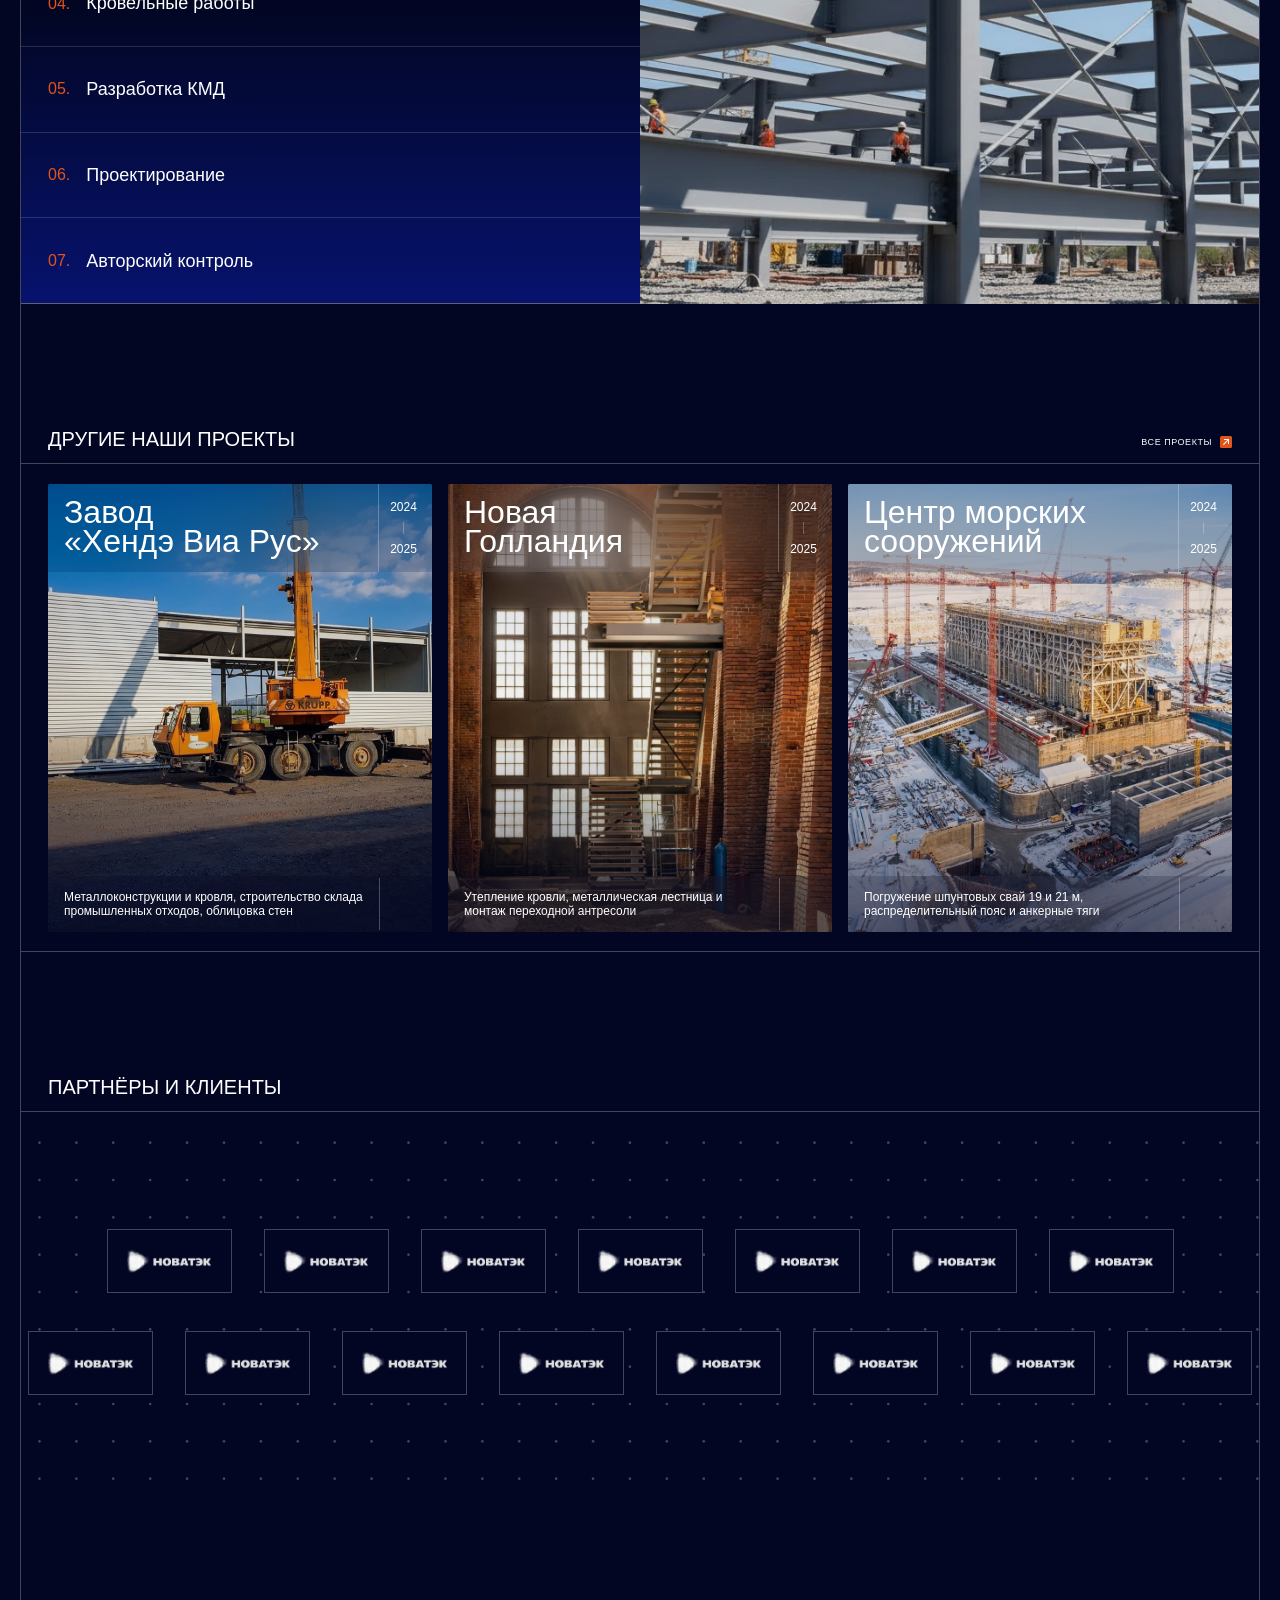
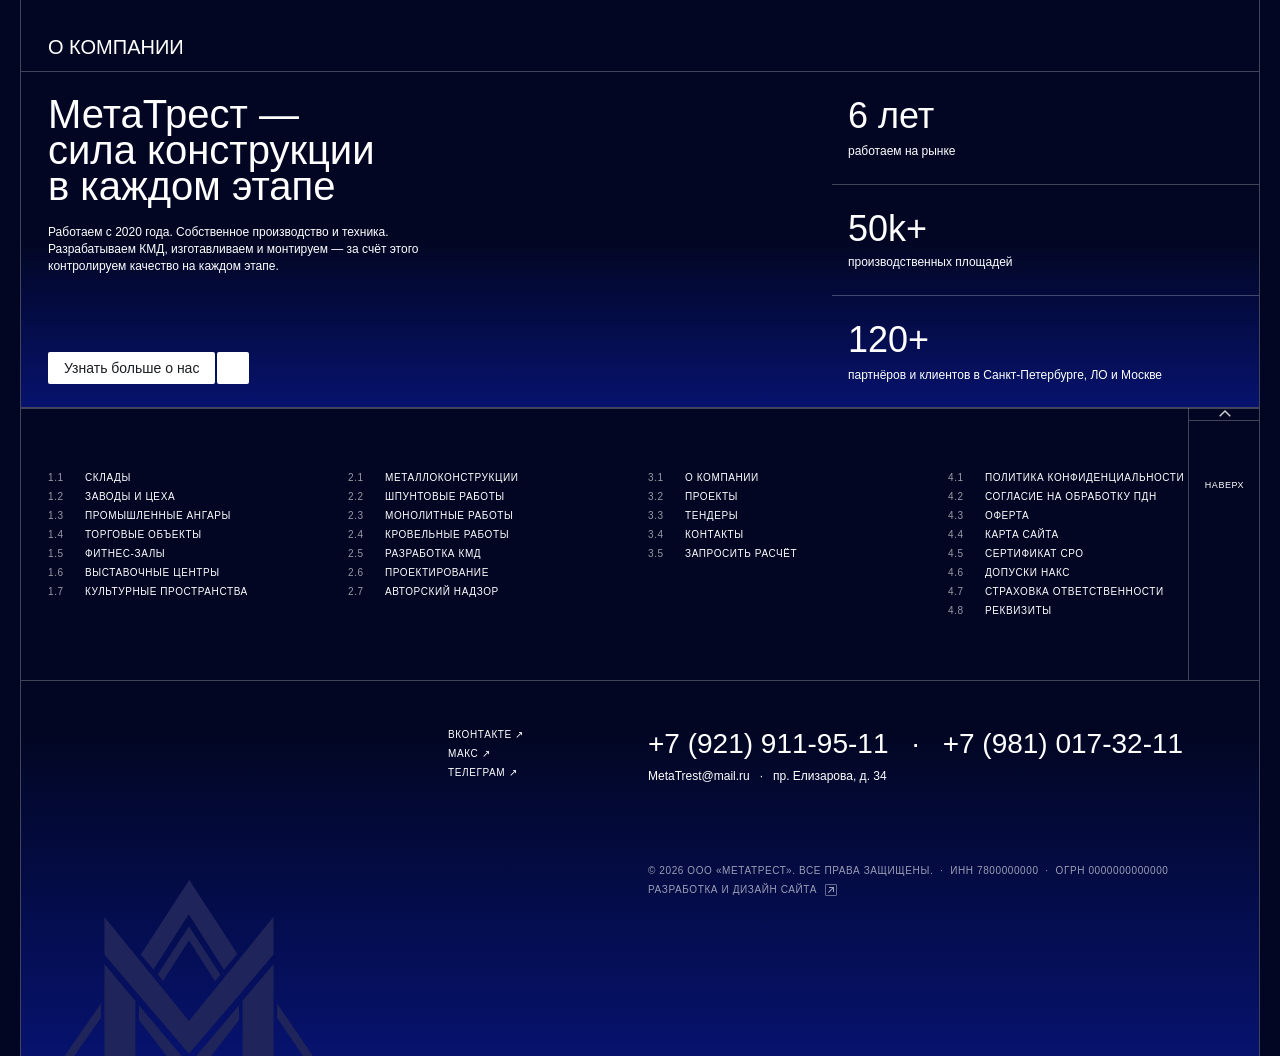
==== commit 75c75c55: "feat: align primary and secondary button states with UI kit" ====
--- a/public/index.html
+++ b/public/index.html
@@ -28,7 +28,7 @@
           <li><a href="#footer-contacts">Контакты</a></li>
         </ul>
       </nav>
-      <a class="button button-small label button-caption" href="projects.html#request-title">
+      <a class="button button--primary button-small label button-caption" href="projects.html#request-title">
   <span class="button-text">Запросить расчёт</span>
   <span class="button-icon"><svg class="icon" aria-hidden="true"><use href="assets/svg/sprite.svg#arrow-link-small"></use></svg></span>
 </a>
@@ -72,14 +72,14 @@
       <a class="mobile-menu-row heading service-name" href="#footer-contacts">Контакты</a>
     </nav>
     <div class="mobile-menu-actions flex flex-column" data-menu-actions>
-            <a class="button button-primary label button-caption-lg" href="projects.html#request-title">
+            <a class="button button--primary label button-caption-lg" href="projects.html#request-title">
   <span class="button-text">Запросить расчёт</span>
   <span class="button-icon"><svg class="icon" aria-hidden="true"><use href="assets/svg/sprite.svg#arrow-link"></use></svg></span>
 </a>
-            <span class="button button-outline label button-caption-lg" role="link" aria-disabled="true">
+            <button class="button button--secondary label button-caption-lg" type="button">
   <span class="button-text">Скачать наши проекты <svg class="icon pdf-badge" aria-hidden="true"><use href="assets/svg/sprite.svg#pdf-badge"></use></svg></span>
   <span class="button-icon"><svg class="icon" aria-hidden="true"><use href="assets/svg/sprite.svg#arrow-download"></use></svg></span>
-</span>
+</button>
           </div>
     <div class="mobile-menu-contacts flex flex-column">
       <div class="mobile-menu-contact-lines flex flex-column" data-menu-contacts></div>
@@ -97,14 +97,14 @@
           <h1 class="display hero" id="hero-title">Металлоконструкции, шпунт и монолит — <br>от КМД до сдачи объекта</h1>
           <p class="body large">Строительная компания с собственной производственной базой в Москве <br>и Санкт-Петербурге. Работаем на объектах СЗФО <br class="mobile-break">с 2020 года.</p>
           <div class="hero-actions flex flex-wrap">
-            <a class="button button-primary label button-caption-lg" href="projects.html#request-title">
+            <a class="button button--primary label button-caption-lg" href="projects.html#request-title">
   <span class="button-text">Запросить расчёт</span>
   <span class="button-icon"><svg class="icon" aria-hidden="true"><use href="assets/svg/sprite.svg#arrow-link"></use></svg></span>
 </a>
-            <span class="button button-outline label button-caption-lg" role="link" aria-disabled="true">
+            <button class="button button--secondary label button-caption-lg" type="button">
   <span class="button-text">Скачать наши проекты <svg class="icon pdf-badge" aria-hidden="true"><use href="assets/svg/sprite.svg#pdf-badge"></use></svg></span>
   <span class="button-icon"><svg class="icon" aria-hidden="true"><use href="assets/svg/sprite.svg#arrow-download"></use></svg></span>
-</span>
+</button>
           </div>
         </div>
         <ul class="hero-stats flex justify-between nowrap">
--- a/public/assets/css/global.css
+++ b/public/assets/css/global.css
@@ -304,6 +304,40 @@
 a[href], button:enabled { cursor: pointer; }
 .button:not(:disabled):not([aria-disabled="true"]) { cursor: pointer; }
 
+/* UI Kit Button: Primary / Secondary, without scaling the control. */
+button, .button { cursor: pointer; }
+.button--primary, .button--secondary {
+  --button-line-hover: rgb(255 255 255 / 80%);
+  --button-disabled-opacity: .4;
+  color: #fff;
+}
+:is(.button--primary, .button--secondary) > :is(.button-text, .button-icon) {
+  border: 0;
+  transition: background-color 180ms ease, color 180ms ease, box-shadow 180ms ease, transform 180ms ease;
+}
+.button--primary > :is(.button-text, .button-icon) { background: var(--accent); }
+.button--secondary > :is(.button-text, .button-icon) { background: transparent; box-shadow: inset 0 0 0 1px var(--line-overlay); }
+:is(.button--primary, .button--secondary):focus-visible {
+  outline: 2px solid var(--accent);
+  outline-offset: 3px;
+}
+:is(.button--primary, .button--secondary):is(:disabled, [aria-disabled="true"]) { opacity: var(--button-disabled-opacity); }
+@media (hover: hover) {
+  .button--primary:not(:disabled):not([aria-disabled="true"]):hover > :is(.button-text, .button-icon) {
+    background: transparent;
+    box-shadow: inset 0 0 0 1px var(--button-line-hover);
+  }
+  .button--secondary:not(:disabled):not([aria-disabled="true"]):hover > :is(.button-text, .button-icon) {
+    background: #fff;
+    color: var(--page);
+    box-shadow: none;
+  }
+  :is(.button--primary, .button--secondary):not(:disabled):not([aria-disabled="true"]):hover > .button-icon { transform: translateX(6px); }
+}
+@media (prefers-reduced-motion: reduce) {
+  :is(.button--primary, .button--secondary) > :is(.button-text, .button-icon) { transition: none; }
+}
+
 /* 9. Header */
 .site-header {
   position: absolute;
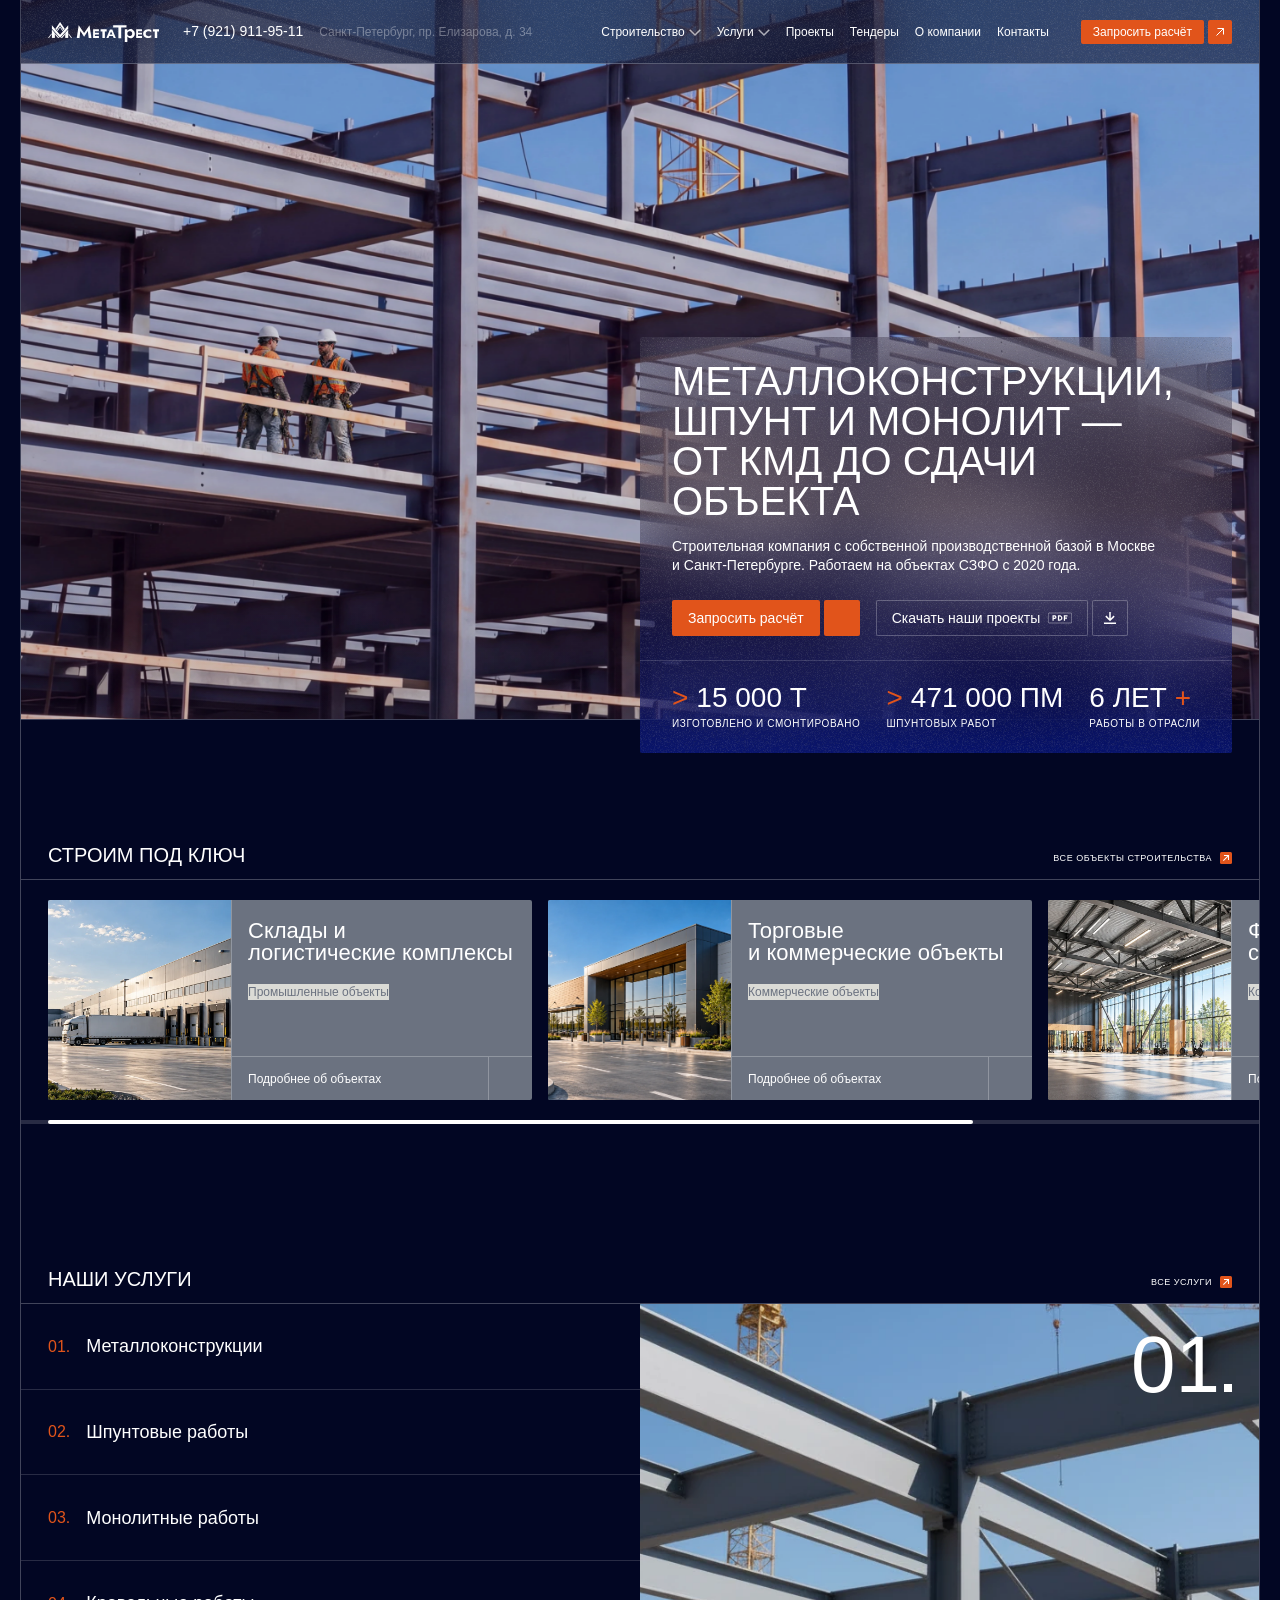
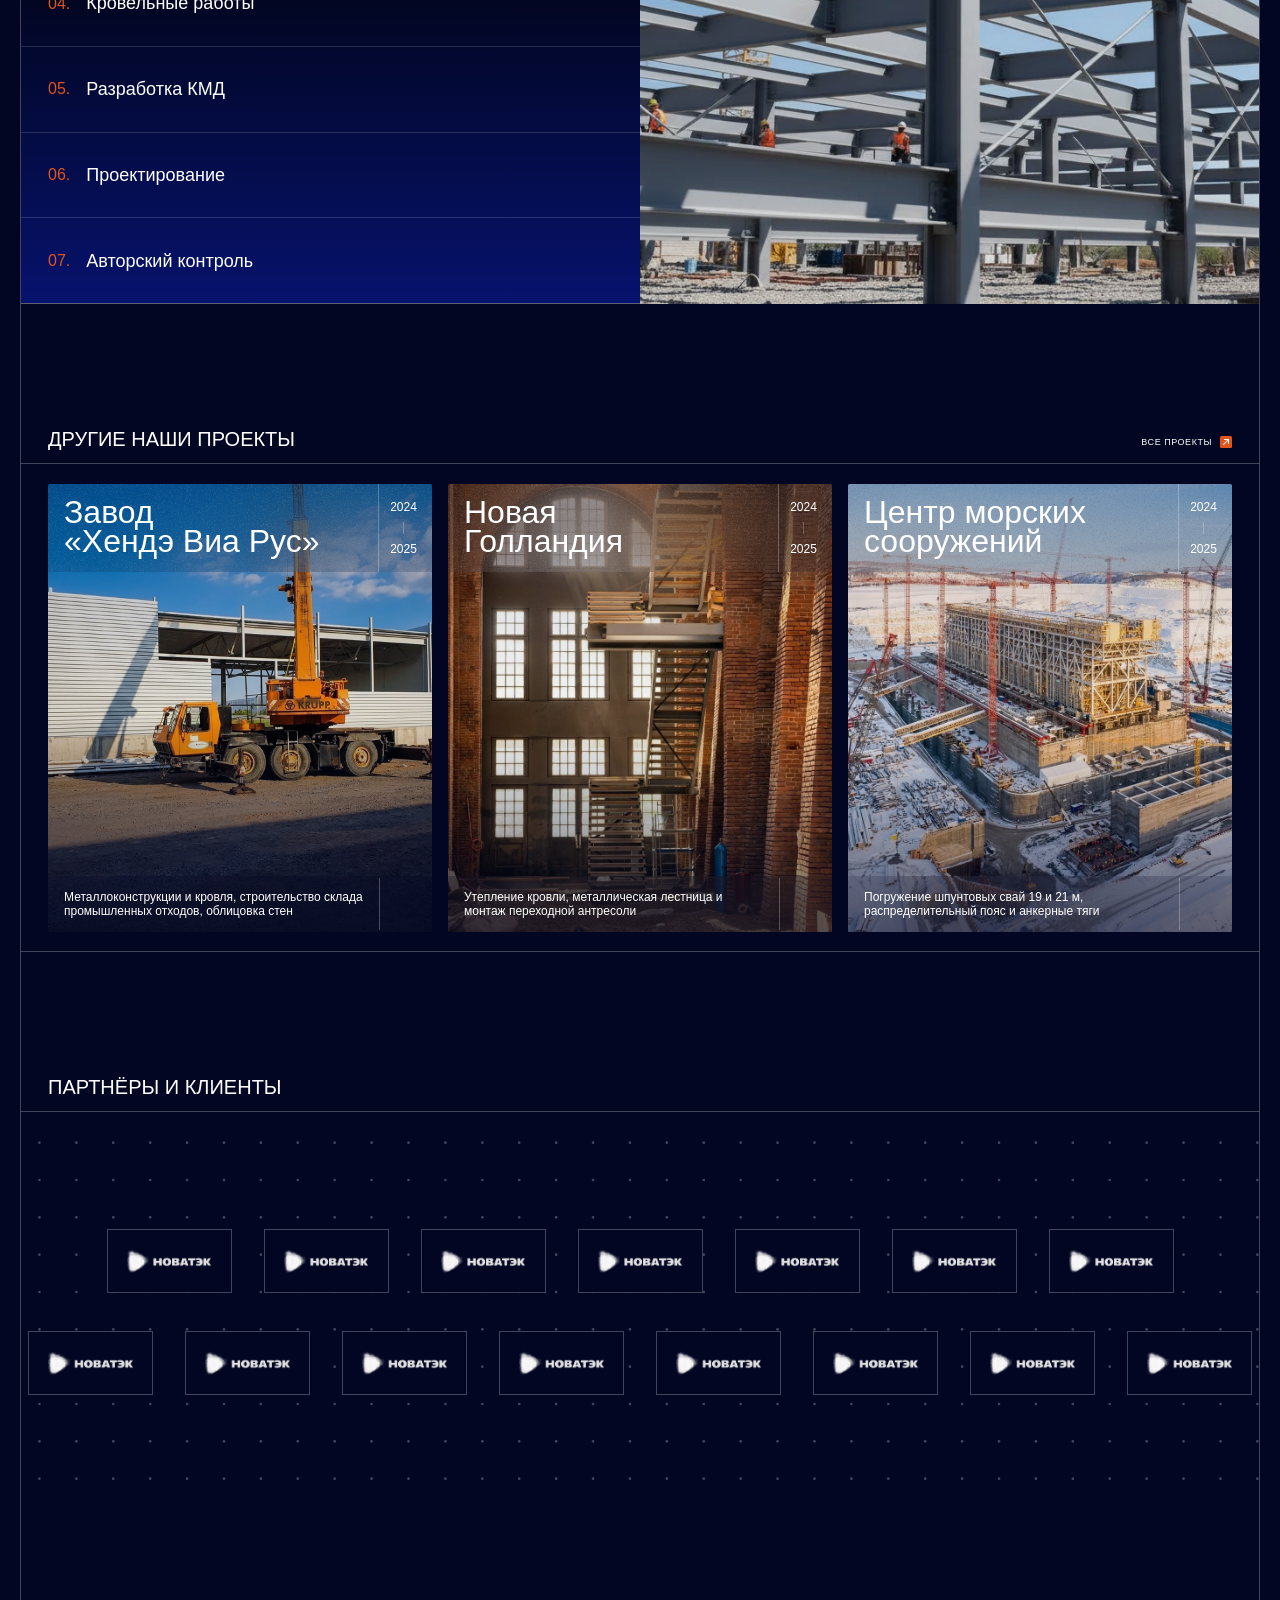
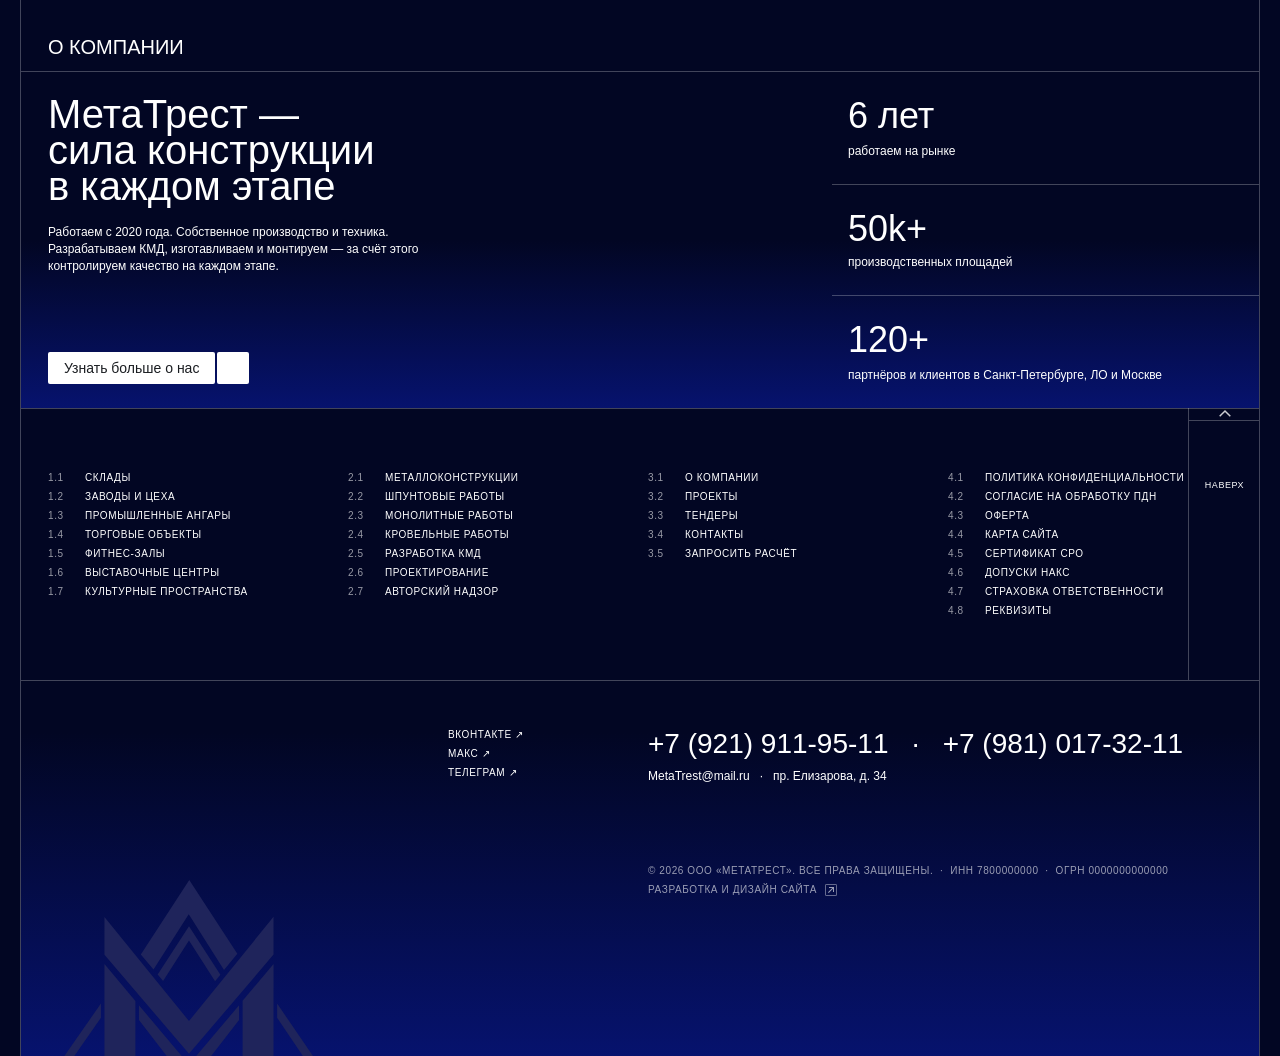
==== commit b8b696e7: "init branch" ====
--- a/public/index.html
+++ b/public/index.html
@@ -11,7 +11,7 @@
 </head>
 <body class="home-page frontend-page">
   <!-- shared:header -->
-  <header class="site-header wrap">
+  <header class="site-header wrap glass">
     <div class="header-inner flex align-center">
       <a class="header-logo" href="index.html"><img class="header-logo-desktop" src="assets/svg/logo.svg" alt="МетаТрест"><img class="header-logo-mobile" src="assets/svg/logo-mobile.svg" width="44" height="31.625" alt="МетаТрест"></a>
       <div class="header-contacts flex flex-grow align-center nowrap">
@@ -92,7 +92,7 @@
       <div class="hero-media wrap" aria-hidden="true">
         <img class="cover" src="assets/img/hero.webp" alt="">
       </div>
-      <div class="hero-panel flex flex-column">
+      <div class="hero-panel glass flex flex-column">
         <div class="hero-copy flex flex-column">
           <h1 class="display hero" id="hero-title">Металлоконструкции, шпунт и монолит — <br>от КМД до сдачи объекта</h1>
           <p class="body large">Строительная компания с собственной производственной базой в Москве <br>и Санкт-Петербурге. Работаем на объектах СЗФО <br class="mobile-break">с 2020 года.</p>
@@ -320,7 +320,7 @@
       <div id="projects-items" class="projects-grid grid" data-scroll-track tabindex="0" role="group" aria-label="Проекты">
         <a href="project.html" class="project-card flex flex-column justify-between">
           <img class="project-photo cover" src="assets/img/project-hyundai.webp" alt="Строительство завода «Хендэ Виа Рус»" loading="lazy">
-          <header class="project-top flex">
+          <header class="project-top glass flex">
             <div class="project-title flex align-center flex-grow">
               <h3 class="heading project">Завод<br>«Хендэ Виа Рус»</h3>
             </div>
@@ -339,7 +339,7 @@
         </a>
         <a href="project.html" class="project-card flex flex-column justify-between">
           <img class="project-photo cover" src="assets/img/project-new-holland.webp" alt="">
-          <header class="project-top flex">
+          <header class="project-top glass flex">
             <div class="project-title flex align-center flex-grow">
               <h3 class="heading project">Новая<br>Голландия</h3>
             </div>
@@ -358,7 +358,7 @@
         </a>
         <a href="project.html" class="project-card flex flex-column justify-between">
           <img class="project-photo cover" src="assets/img/project-marine.webp" alt="">
-          <header class="project-top flex">
+          <header class="project-top glass flex">
             <div class="project-title flex align-center flex-grow">
               <h3 class="heading project">Центр морских сооружений</h3>
             </div>
--- a/public/assets/css/global.css
+++ b/public/assets/css/global.css
@@ -1,14 +1,14 @@
 /* 1. Local web fonts */
 @font-face {
   font-family: "TT Commons Classic Trl";
-  src: url("../fonts/TT_Commons_Classic_Trial_Regular.woff2") format("woff2");
+  src: url("../fonts/TT_Commons_Classic_Trial_Book.woff2") format("woff2");
   font-weight: 400;
   font-display: swap;
 }
 
 @font-face {
   font-family: "TT Commons Classic Trl";
-  src: url("../fonts/TT_Commons_Classic_Trial_Medium.woff2") format("woff2");
+  src: url("../fonts/TT_Commons_Classic_Trial_Regular.woff2") format("woff2");
   font-weight: 500;
   font-display: swap;
 }
@@ -39,7 +39,7 @@
   --line-overlay: rgb(255 255 255 / 25%);
   --line-subtle: rgb(255 255 255 / 15%);
   --glass: rgb(2 6 35 / 56%);
-  --glass-blur: 60px;
+  --glass-blur: 30px;
   --brand: #081789;
   --overlay-tint: rgb(2 6 35 / 10%);
   --fill-muted-light: #dbdbd6;
@@ -256,6 +256,8 @@
 .center { text-align: center; }
 :focus-visible { outline: 2px solid var(--accent); outline-offset: 3px; }
 
+.glass:after { content:''; position:absolute; inset:0; z-index: -1; background-image: url('../img/grain-mono-sparse-35.webp'); background-size: 307px 307px;opacity: .13; pointer-events:none; }
+
 /* 6. Flex / Grid */
 .flex { display: flex; }
 .grid { display: grid; }
@@ -340,7 +342,7 @@
 
 /* 9. Header */
 .site-header {
-  position: absolute;
+  position: fixed;
   z-index: 2;
   inset: 0 0 auto;
   background: var(--glass);
@@ -360,8 +362,9 @@
 .header-nav li { display: flex; align-items: center; gap: 8px; }
 .site-header .button {
   --size-button: var(--size-button-sm);
-  margin-left: calc(var(--header-action-gap) - var(--header-gap));
-}
+  margin-left: 24px;
+}
+.header-nav .icon { opacity: .8; }
 
 /* 10. Hero */
 .hero-screen {
@@ -663,7 +666,6 @@
   grid-template-columns: minmax(0, 1fr) var(--about-media-width) minmax(0, 1fr);
   min-height: var(--about-height);
   background: linear-gradient(to bottom, var(--page) 50%, var(--brand) 118.46%);
-  box-shadow: inset 0 -1px var(--line);
 }
 .about-copy {
   padding: var(--about-pad-y) var(--about-pad-right) var(--about-pad-y) var(--section-inset);
@@ -711,8 +713,9 @@
   border-left: var(--hairline) solid var(--line-overlay);
 }
 .footer-up span { place-items: center; }
-.footer-up-icon { border-bottom: var(--hairline) solid var(--line-overlay); }
-.footer-up-icon .icon { width: var(--section-link-icon); height: var(--section-link-icon); transform: rotate(180deg); }
+.footer-up-icon { border-bottom: var(--hairline) solid var(--line-overlay); transition: background-color .3s ease; }
+.footer-up-icon .icon { width: var(--section-link-icon); height: var(--section-link-icon); transform: rotate(180deg); transition: color .3s ease; }
+.footer-up-icon:hover { background-color: var(--ink); color: var(--page); }
 .footer-bottom {
   /* Footer hugs its rows; the 375px bottom section is confirmed in all desktop frames. */
   min-height: calc(var(--footer-bottom-height) + var(--hairline));
--- a/public/assets/css/adaptives.css
+++ b/public/assets/css/adaptives.css
@@ -14,7 +14,6 @@
     --photo-width: calc(100% + 5px);
     --hero-overlap: 36px;
     --photo-shift: 80px;
-    --glass-blur: 50px;
     --size-ui: 16px;
     --size-button-sm: 14px;
     --size-button-lg: 16px;
@@ -260,9 +259,12 @@
 
 @media (width < 1760px) {
   .build-section { --build-thumb-width: 1157px; --build-thumb-height: 5px; }
+  .header-nav .icon { width: 12px; height: 12px; }
+  .site-header .button { margin-left: 0; }
 }
 @media (width < 1440px) {
   .build-section { --build-thumb-width: 925px; --build-thumb-height: 4px; }
+  .site-header .button { margin-left: 8px; }
 }
 
 /* Intermediate desktop sizes. Values between the Figma reference widths are interpolated. */
--- a/public/assets/css/mobile.css
+++ b/public/assets/css/mobile.css
@@ -6,7 +6,6 @@
     --inset: 16px;
     --section-inset: 16px;
     --header-height: 64px;
-    --glass-blur: 40px;
     --size-display: 32px;
     --size-body: 16px;
     --size-ui: 12px;
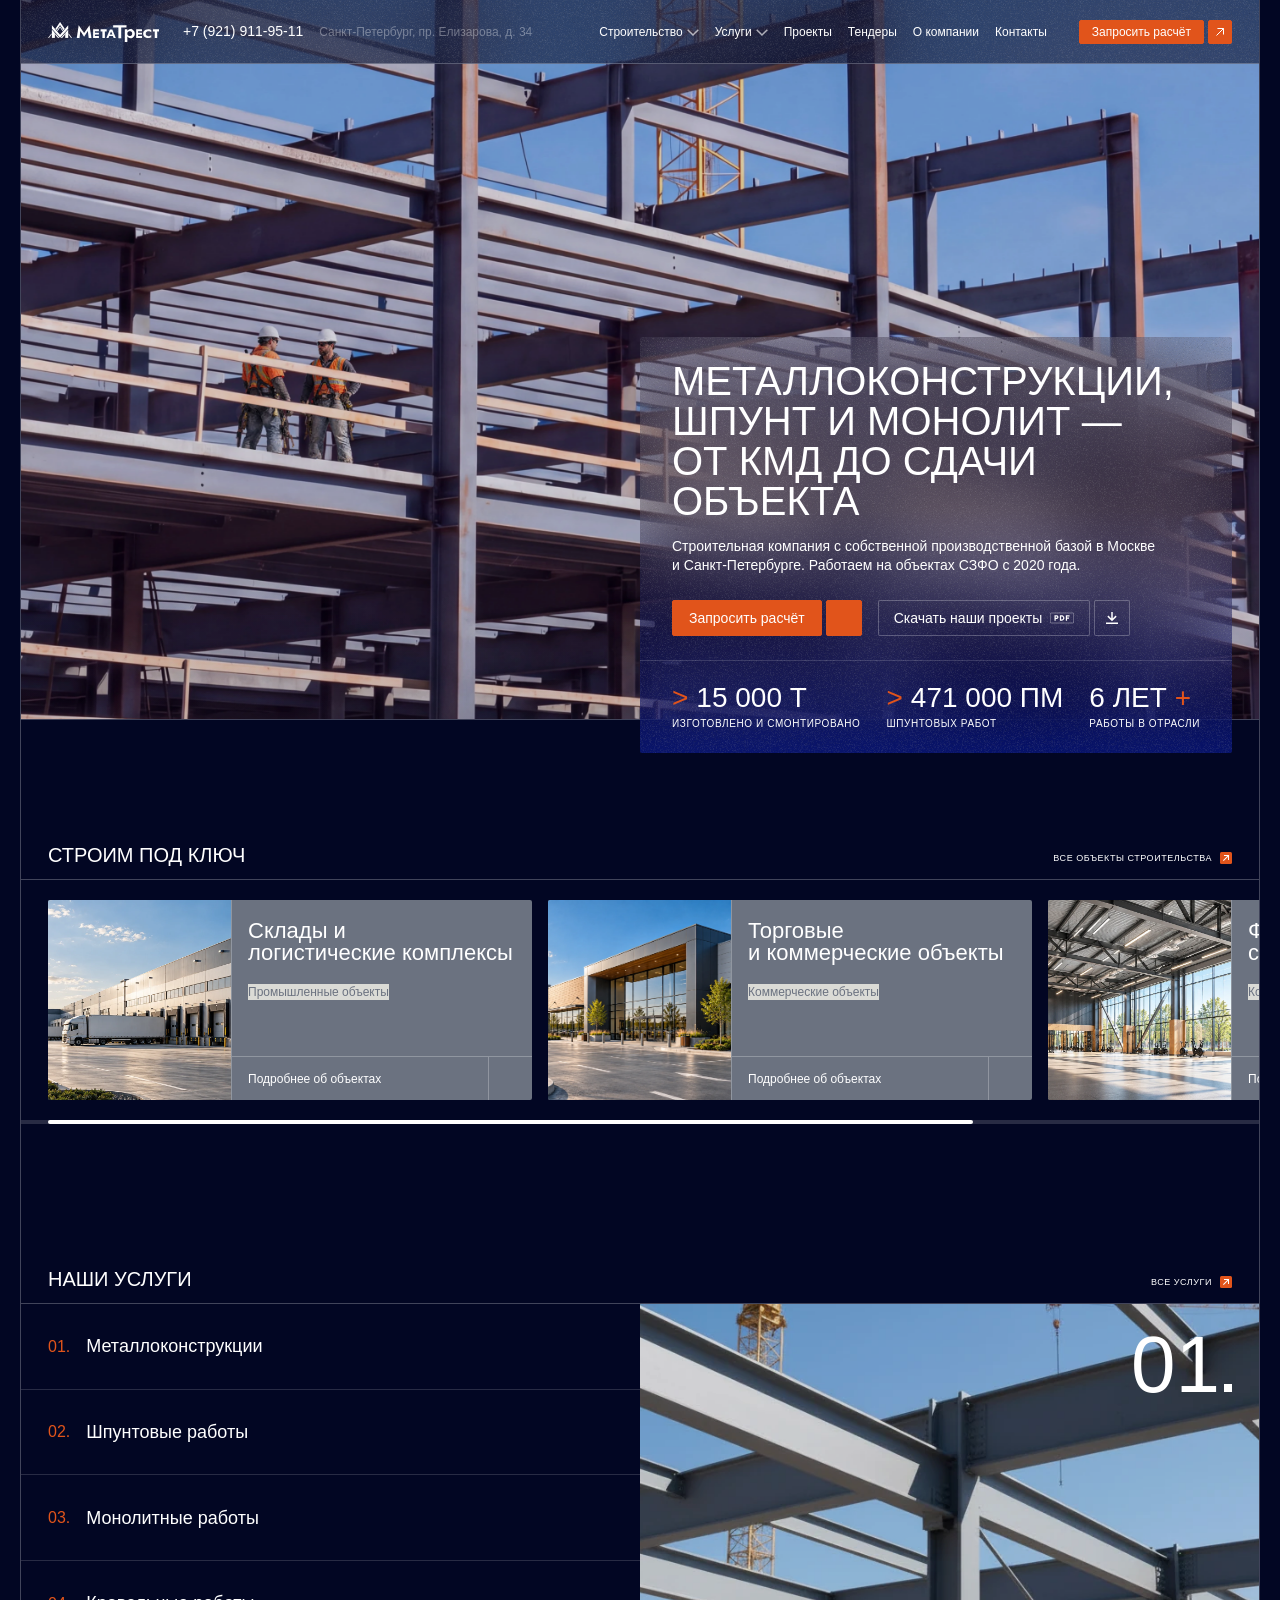
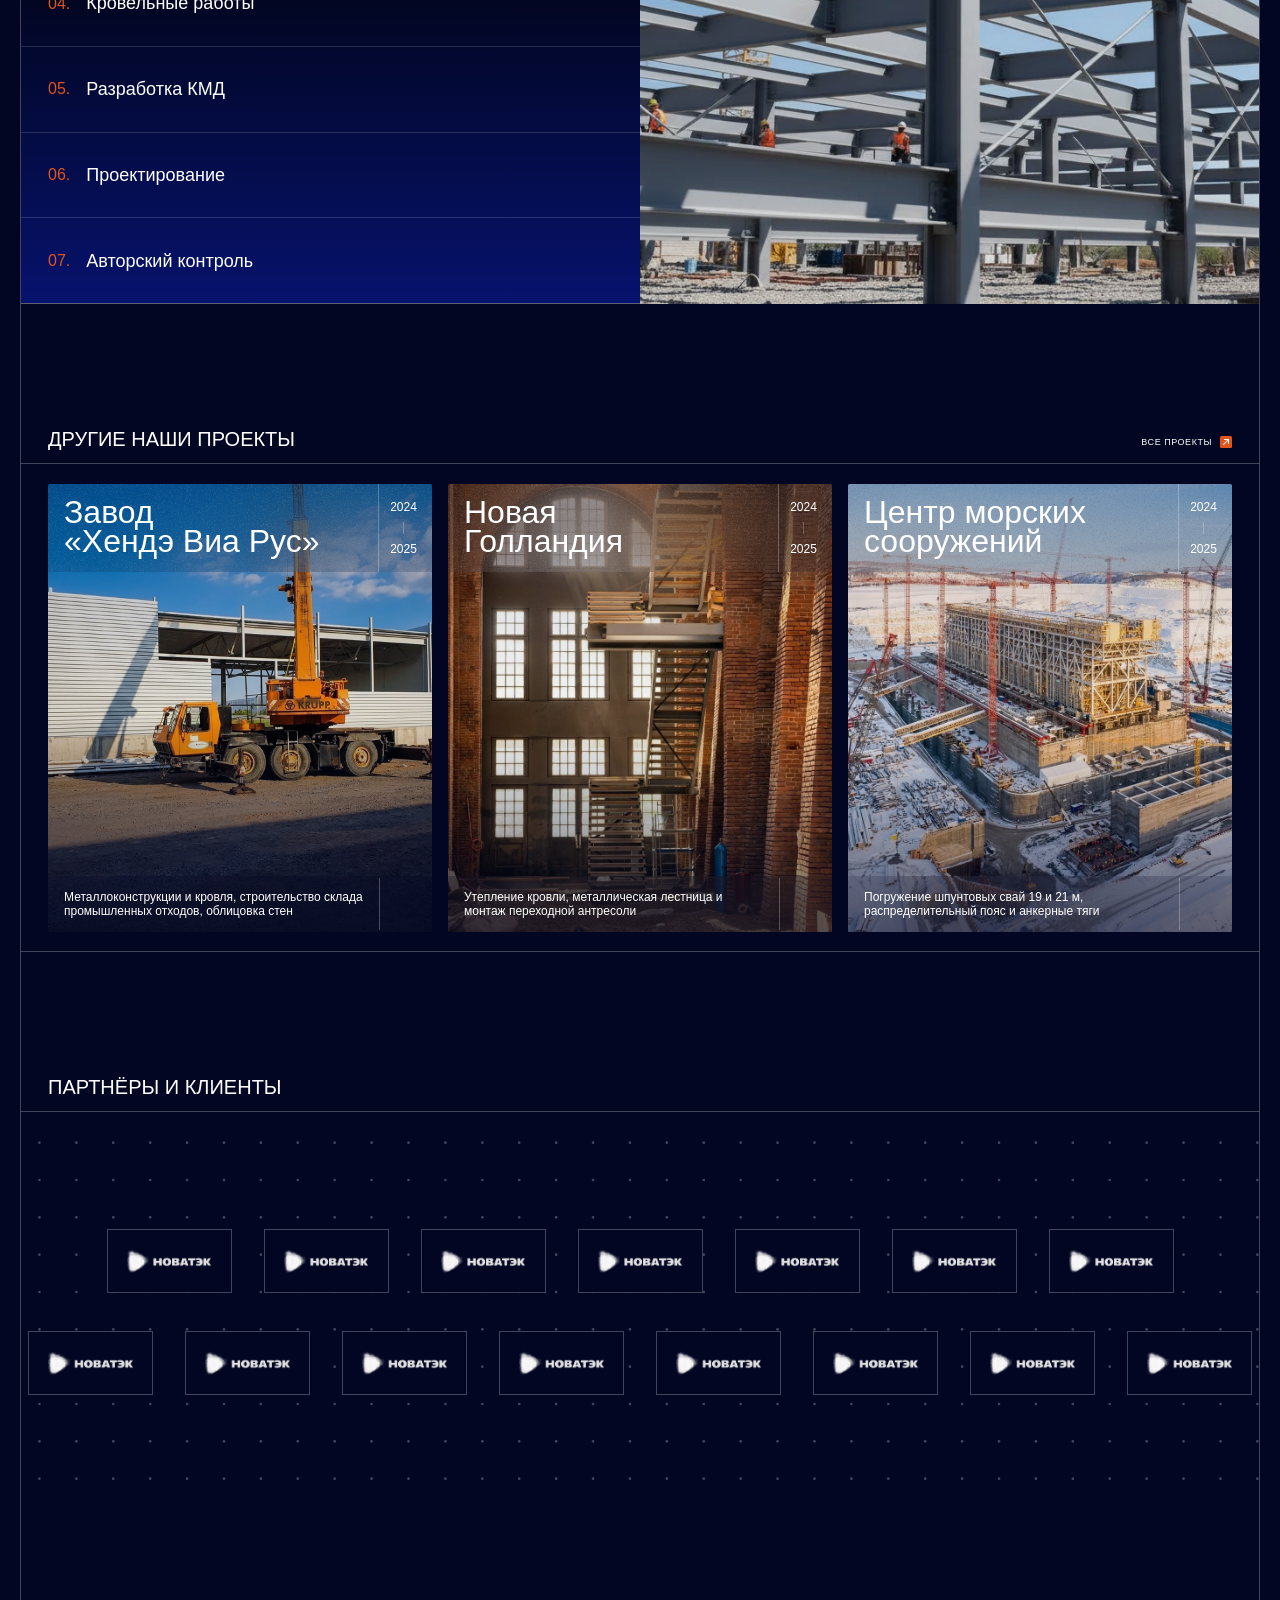
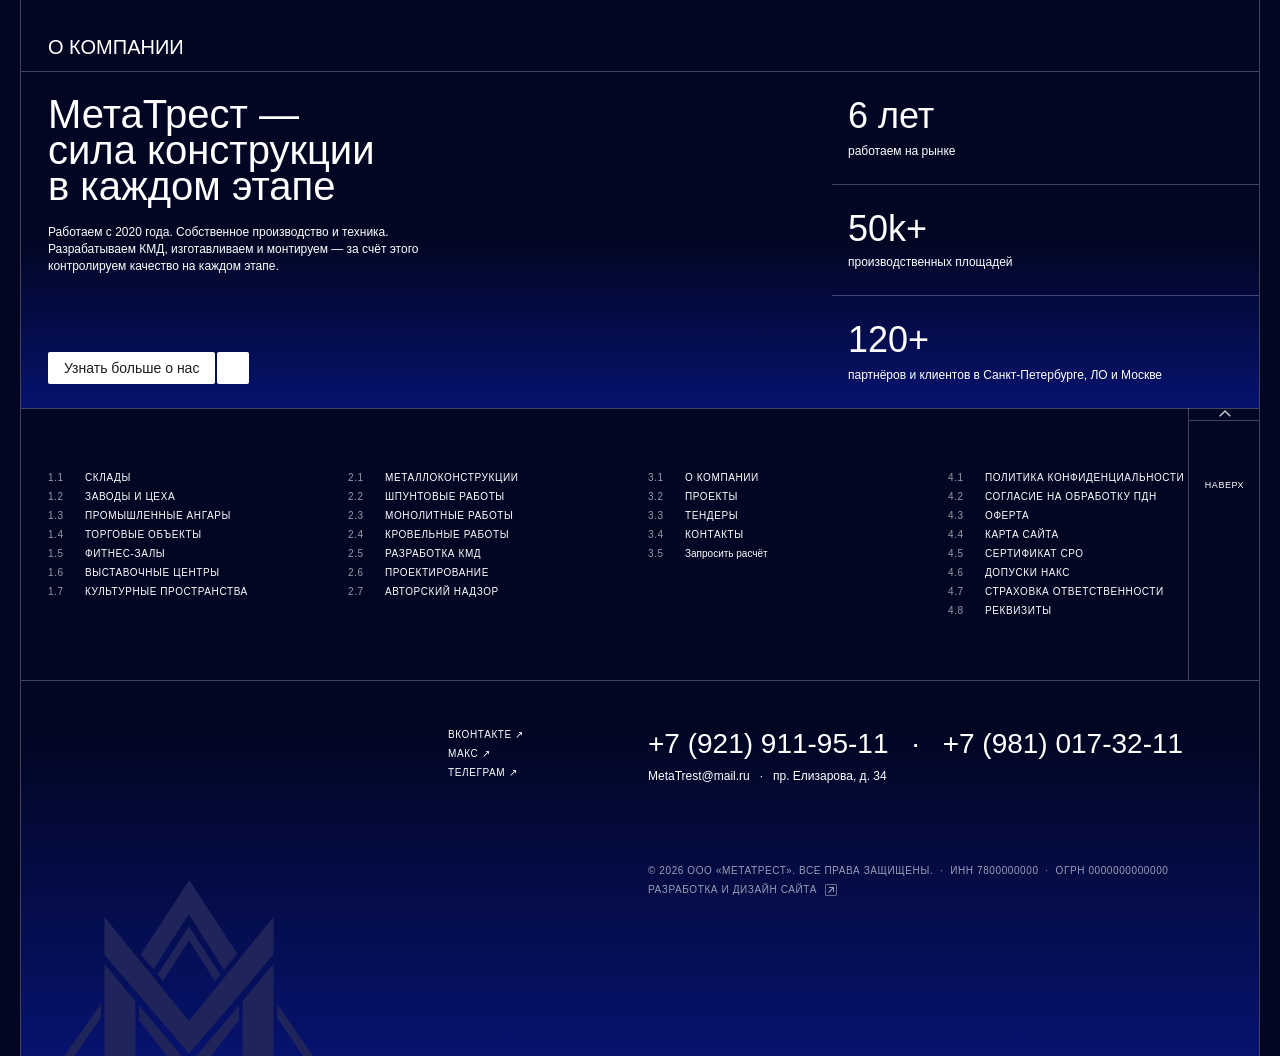
==== commit 346611b8: "feat: add contacts, tenders and estimate popup with refined button transitions" ====
--- a/public/index.html
+++ b/public/index.html
@@ -20,18 +20,18 @@
       </div>
       <nav aria-label="Основная навигация">
         <ul class="header-nav flex align-center nowrap label ui">
-          <li>Строительство <svg class="icon" aria-hidden="true"><use href="assets/svg/sprite.svg#chevron"></use></svg></li>
+          <li><a href="construction.html">Строительство</a> <svg class="icon" aria-hidden="true"><use href="assets/svg/sprite.svg#chevron"></use></svg></li>
           <li><a href="services.html">Услуги</a> <svg class="icon" aria-hidden="true"><use href="assets/svg/sprite.svg#chevron"></use></svg></li>
           <li><a href="projects.html">Проекты</a></li>
-          <li>Тендеры</li>
+          <li><a href="tenders.html">Тендеры</a></li>
           <li><a href="index.html#about-title">О компании</a></li>
-          <li><a href="#footer-contacts">Контакты</a></li>
+          <li><a href="contacts.html">Контакты</a></li>
         </ul>
       </nav>
-      <a class="button button--primary button-small label button-caption" href="projects.html#request-title">
+      <button class="button button--primary button-small label button-caption" type="button" data-estimate-open aria-haspopup="dialog" aria-controls="estimate-popup">
   <span class="button-text">Запросить расчёт</span>
   <span class="button-icon"><svg class="icon" aria-hidden="true"><use href="assets/svg/sprite.svg#arrow-link-small"></use></svg></span>
-</a>
+</button>
       <button class="header-menu-toggle label menu" type="button" aria-expanded="false" aria-controls="mobile-menu"><span>Меню</span><svg class="icon" aria-hidden="true"><use href="assets/svg/sprite.svg#mobile-menu"></use></svg></button>
     </div>
   </header>
@@ -43,20 +43,20 @@
       <details class="mobile-menu-group" open>
         <summary class="heading service-name">Строительство <svg class="icon" aria-hidden="true"><use href="assets/svg/sprite.svg#chevron"></use></svg></summary>
         <ul class="mobile-menu-subs body menu-sub">
-          <li><span>Склады</span></li>
-          <li><span>Заводы и цеха</span></li>
-          <li><span>Промышленные ангары</span></li>
-          <li><span>Торговые объекты</span></li>
-          <li><span>Фитнес-залы</span></li>
-          <li><span>Выставочные центры</span></li>
-          <li><span>Культурные пространства</span></li>
-          <li><a href="index.html#build-items">Все</a></li>
+          <li><a href="warehouse.html">Склады</a></li>
+          <li><a href="construction.html#construction-2">Заводы и цеха</a></li>
+          <li><a href="construction.html#construction-3">Промышленные ангары</a></li>
+          <li><a href="construction.html#construction-4">Торговые объекты</a></li>
+          <li><a href="construction.html#construction-5">Фитнес-залы</a></li>
+          <li><a href="construction.html#construction-6">Выставочные центры</a></li>
+          <li><a href="construction.html#construction-7">Культурные пространства</a></li>
+          <li><a href="construction.html">Все</a></li>
         </ul>
       </details>
       <details class="mobile-menu-group">
         <summary class="heading service-name">Услуги <svg class="icon" aria-hidden="true"><use href="assets/svg/sprite.svg#chevron"></use></svg></summary>
         <ul class="mobile-menu-subs body menu-sub">
-          <li><a href="services.html#service-01">Металлоконструкции</a></li>
+          <li><a href="service.html">Металлоконструкции</a></li>
           <li><a href="services.html#service-02">Шпунтовые работы</a></li>
           <li><a href="services.html#service-03">Монолитные работы</a></li>
           <li><a href="services.html#service-04">Кровельные работы</a></li>
@@ -67,15 +67,15 @@
         </ul>
       </details>
       <a class="mobile-menu-row heading service-name" href="projects.html">Проекты</a>
-      <span class="mobile-menu-row heading service-name">Тендеры</span>
+      <a class="mobile-menu-row heading service-name" href="tenders.html">Тендеры</a>
       <a class="mobile-menu-row heading service-name" href="index.html#about-title">О компании</a>
-      <a class="mobile-menu-row heading service-name" href="#footer-contacts">Контакты</a>
+      <a class="mobile-menu-row heading service-name" href="contacts.html">Контакты</a>
     </nav>
     <div class="mobile-menu-actions flex flex-column" data-menu-actions>
-            <a class="button button--primary label button-caption-lg" href="projects.html#request-title">
+            <button class="button button--primary label button-caption-lg" type="button" data-estimate-open aria-haspopup="dialog" aria-controls="estimate-popup">
   <span class="button-text">Запросить расчёт</span>
   <span class="button-icon"><svg class="icon" aria-hidden="true"><use href="assets/svg/sprite.svg#arrow-link"></use></svg></span>
-</a>
+</button>
             <button class="button button--secondary label button-caption-lg" type="button">
   <span class="button-text">Скачать наши проекты <svg class="icon pdf-badge" aria-hidden="true"><use href="assets/svg/sprite.svg#pdf-badge"></use></svg></span>
   <span class="button-icon"><svg class="icon" aria-hidden="true"><use href="assets/svg/sprite.svg#arrow-download"></use></svg></span>
@@ -97,10 +97,10 @@
           <h1 class="display hero" id="hero-title">Металлоконструкции, шпунт и монолит — <br>от КМД до сдачи объекта</h1>
           <p class="body large">Строительная компания с собственной производственной базой в Москве <br>и Санкт-Петербурге. Работаем на объектах СЗФО <br class="mobile-break">с 2020 года.</p>
           <div class="hero-actions flex flex-wrap">
-            <a class="button button--primary label button-caption-lg" href="projects.html#request-title">
+            <button class="button button--primary label button-caption-lg" type="button" data-estimate-open aria-haspopup="dialog" aria-controls="estimate-popup">
   <span class="button-text">Запросить расчёт</span>
   <span class="button-icon"><svg class="icon" aria-hidden="true"><use href="assets/svg/sprite.svg#arrow-link"></use></svg></span>
-</a>
+</button>
             <button class="button button--secondary label button-caption-lg" type="button">
   <span class="button-text">Скачать наши проекты <svg class="icon pdf-badge" aria-hidden="true"><use href="assets/svg/sprite.svg#pdf-badge"></use></svg></span>
   <span class="button-icon"><svg class="icon" aria-hidden="true"><use href="assets/svg/sprite.svg#arrow-download"></use></svg></span>
@@ -126,7 +126,7 @@
     <section class="build-section wrap" aria-labelledby="build-title">
       <div class="section-heading flex align-end justify-between">
         <h2 class="heading section" id="build-title">Строим под ключ</h2>
-        <a class="section-link label caps caps-link" href="#build-items"><span class="flex align-center"><b>Все объекты строительства</b><svg class="icon" aria-hidden="true"><use href="assets/svg/sprite.svg#section-link"></use></svg></span></a>
+        <a class="section-link label caps caps-link" href="construction.html"><span class="flex align-center"><b>Все объекты строительства</b><svg class="icon" aria-hidden="true"><use href="assets/svg/sprite.svg#section-link"></use></svg></span></a>
       </div>
       <ul id="build-items" class="build-track flex" data-scroll-track tabindex="0" aria-label="Типы объектов">
         <li class="build-card build-warehouse grid">
@@ -223,7 +223,7 @@
             <div class="service-details" id="service-details-01" hidden>
               <div class="service-detail-copy flex flex-column">
                 <p class="body medium">Металлокаркасы, кровельный профлист, облицовка стен. От КМД до сдачи объекта одной командой — без передачи между подрядчиками.</p>
-                <a class="button button-outline label button-caption-md" href="services.html#service-01"><span class="button-text">Подробнее</span><span class="button-icon"><svg class="icon" aria-hidden="true"><use href="assets/svg/sprite.svg#mobile-arrow"></use></svg></span></a>
+                <a class="button button-outline label button-caption-md" href="service.html"><span class="button-text">Подробнее</span><span class="button-icon"><svg class="icon" aria-hidden="true"><use href="assets/svg/sprite.svg#mobile-arrow"></use></svg></span></a>
               </div>
             </div>
           </li>
@@ -441,7 +441,7 @@
     <div class="footer-top">
       <nav class="footer-nav grid label caps" aria-label="Навигация в подвале">
         <ul class="footer-links flex flex-column">
-          <li class="flex"><span class="footer-index" aria-hidden="true">1.1</span><span>Склады</span></li>
+          <li class="flex"><span class="footer-index" aria-hidden="true">1.1</span><a href="warehouse.html">Склады</a></li>
           <li class="flex"><span class="footer-index" aria-hidden="true">1.2</span><span>Заводы и цеха</span></li>
           <li class="flex"><span class="footer-index" aria-hidden="true">1.3</span><span>Промышленные ангары</span></li>
           <li class="flex"><span class="footer-index" aria-hidden="true">1.4</span><span>Торговые объекты</span></li>
@@ -450,7 +450,7 @@
           <li class="flex"><span class="footer-index" aria-hidden="true">1.7</span><span>Культурные пространства</span></li>
         </ul>
         <ul class="footer-links flex flex-column">
-          <li class="flex"><span class="footer-index" aria-hidden="true">2.1</span><a href="services.html#service-01">Металлоконструкции</a></li>
+          <li class="flex"><span class="footer-index" aria-hidden="true">2.1</span><a href="service.html">Металлоконструкции</a></li>
           <li class="flex"><span class="footer-index" aria-hidden="true">2.2</span><a href="services.html#service-02">Шпунтовые работы</a></li>
           <li class="flex"><span class="footer-index" aria-hidden="true">2.3</span><a href="services.html#service-03">Монолитные работы</a></li>
           <li class="flex"><span class="footer-index" aria-hidden="true">2.4</span><a href="services.html#service-04">Кровельные работы</a></li>
@@ -461,9 +461,9 @@
         <ul class="footer-links flex flex-column">
           <li class="flex"><span class="footer-index" aria-hidden="true">3.1</span><a href="index.html#about-title">О компании</a></li>
           <li class="flex"><span class="footer-index" aria-hidden="true">3.2</span><a href="projects.html">Проекты</a></li>
-          <li class="flex"><span class="footer-index" aria-hidden="true">3.3</span><span>Тендеры</span></li>
-          <li class="flex"><span class="footer-index" aria-hidden="true">3.4</span><a href="#footer-contacts">Контакты</a></li>
-          <li class="flex"><span class="footer-index" aria-hidden="true">3.5</span><span>Запросить расчёт</span></li>
+          <li class="flex"><span class="footer-index" aria-hidden="true">3.3</span><a href="tenders.html">Тендеры</a></li>
+          <li class="flex"><span class="footer-index" aria-hidden="true">3.4</span><a href="contacts.html">Контакты</a></li>
+          <li class="flex"><span class="footer-index" aria-hidden="true">3.5</span><button type="button" data-estimate-open aria-haspopup="dialog" aria-controls="estimate-popup">Запросить расчёт</button></li>
         </ul>
         <ul class="footer-links flex flex-column">
           <li class="flex"><span class="footer-index" aria-hidden="true">4.1</span><span>Политика конфиденциальности</span></li>
@@ -501,5 +501,24 @@
     <img class="footer-mark" src="assets/svg/footer-mark.svg" alt="">
   </footer>
   <!-- /shared:footer -->
+<!-- shared:estimate-popup -->
+<dialog class="estimate-popup" id="estimate-popup" aria-labelledby="estimate-title" aria-describedby="estimate-description">
+  <header class="estimate-popup-header grid"><div class="estimate-popup-intro"><h2 class="heading estimate-title" id="estimate-title" tabindex="-1">Запрос расчёта</h2><p class="body estimate-description" id="estimate-description">Прикрепите ТЗ, проект или ведомость объёмов — это поможет определить состав работ</p></div><div class="estimate-close-column"><button class="estimate-close" type="button" data-estimate-close aria-label="Закрыть запрос расчёта"><picture><source media="(max-width:1024px)" srcset="assets/svg/estimate/close-mobile.svg"><source media="(max-width:1439px)" srcset="assets/svg/estimate/close-compact.svg"><img src="assets/svg/estimate/close.svg" alt=""></picture></button></div></header>
+  <form class="estimate-form flex flex-column" aria-label="Запрос расчёта" enctype="multipart/form-data">
+    <div class="request-fields grid">
+      <label class="request-field flex flex-column"><span class="label field">Компания <span class="required">*</span></span><input class="body field" name="organization" autocomplete="organization" placeholder="Название организации" required></label>
+      <label class="request-field flex flex-column"><span class="label field"><span class="estimate-desktop">ФИО</span><span class="estimate-mobile">Имя</span> <span class="required">*</span></span><input class="body field" name="name" autocomplete="name" placeholder="Фамилия, имя" data-estimate-name required></label>
+      <label class="request-field flex flex-column"><span class="label field">Телефон <span class="required">*</span></span><input class="body field" type="tel" name="tel" autocomplete="tel" placeholder="+7 (___) ___-__-__" required></label>
+      <label class="request-field estimate-desktop flex flex-column"><span class="label field">Email <span class="required">*</span></span><input class="body field" type="email" name="email" autocomplete="email" placeholder="name@company.ru" data-estimate-desktop required></label>
+      <label class="request-field estimate-desktop flex flex-column"><span class="label field">Объект / адрес</span><input class="body field" name="object" placeholder="Наименование, город" data-estimate-desktop></label>
+      <label class="request-field estimate-mobile flex flex-column"><span class="label field">Тип объекта</span><span class="request-select-value flex align-center"><select class="body field" name="object" data-estimate-mobile disabled><option value="">Выберите</option></select><svg class="icon" aria-hidden="true"><use href="assets/svg/sprite.svg#chevron"></use></svg></span></label>
+      <label class="request-field flex flex-column"><span class="label field">Вид работ</span><span class="request-select-value flex align-center"><select class="body field" name="work"><option value="">Склады и логистические комплексы</option><option>Металлоконструкции</option><option>Шпунтовые работы</option><option>Монолитные работы</option><option>Кровельные работы</option><option>Разработка КМД</option><option>Проектирование</option><option>Авторский контроль</option></select><svg class="icon" aria-hidden="true"><use href="assets/svg/sprite.svg#chevron"></use></svg></span></label>
+      <label class="request-field request-field-wide flex flex-column"><span class="label field">Комментарий</span><input class="body field" name="comment" placeholder="Необязательно"></label>
+    </div>
+    <label class="request-upload flex flex-column align-center justify-center"><span class="body estimate-upload-title"><span class="estimate-desktop">Прикрепить файл</span><span class="estimate-mobile">Прикрепить ТЗ или проект</span></span><span class="body file-hint"><span class="estimate-desktop">ТЗ, проект, ведомость объёмов · </span>PDF, DOC, DOCX, XLS, XLSX, ZIP · до 20 МБ</span><input type="file" name="attachment" accept=".pdf,.doc,.docx,.xls,.xlsx,.zip" aria-label="Прикрепить документацию"><span class="body file-hint estimate-file-name" aria-live="polite" hidden></span></label>
+    <div class="request-submit flex flex-column"><label class="request-consent flex"><input type="checkbox" name="consent" required><span class="body consent">Даю <span class="request-policy">согласие на обработку персональных данных</span> в соответствии с <span class="request-policy">Политикой конфиденциальности</span></span></label><button class="button button--primary label button-caption-lg" type="submit"><span class="button-text">Запросить расчёт</span><span class="button-icon"><svg class="icon" aria-hidden="true"><use href="assets/svg/sprite.svg#arrow-link"></use></svg></span></button><p class="body estimate-form-status" role="status" hidden></p></div>
+  </form>
+</dialog>
+<!-- /shared:estimate-popup -->
 </body>
 </html>
--- a/public/assets/css/global.css
+++ b/public/assets/css/global.css
@@ -306,18 +306,18 @@
 a[href], button:enabled { cursor: pointer; }
 .button:not(:disabled):not([aria-disabled="true"]) { cursor: pointer; }
 
-/* UI Kit Button: Primary / Secondary, without scaling the control. */
+/* UI Kit buttons; filled hover follows Q-Industrial timing and split-arrow motion. */
 button, .button { cursor: pointer; }
 .button--primary, .button--secondary {
-  --button-line-hover: rgb(255 255 255 / 80%);
+  --button-line-hover: rgb(230 230 230 / 45%);
   --button-disabled-opacity: .4;
   color: #fff;
 }
 :is(.button--primary, .button--secondary) > :is(.button-text, .button-icon) {
   border: 0;
-  transition: background-color 180ms ease, color 180ms ease, box-shadow 180ms ease, transform 180ms ease;
-}
-.button--primary > :is(.button-text, .button-icon) { background: var(--accent); }
+  transition: background-color 350ms ease-out, border-color 350ms ease-out, color 350ms ease-out, box-shadow 350ms ease-out, transform 350ms ease-out;
+}
+.button--primary > :is(.button-text, .button-icon) { background: var(--accent); border: 1px solid var(--accent); }
 .button--secondary > :is(.button-text, .button-icon) { background: transparent; box-shadow: inset 0 0 0 1px var(--line-overlay); }
 :is(.button--primary, .button--secondary):focus-visible {
   outline: 2px solid var(--accent);
@@ -327,7 +327,7 @@
 @media (hover: hover) {
   .button--primary:not(:disabled):not([aria-disabled="true"]):hover > :is(.button-text, .button-icon) {
     background: transparent;
-    box-shadow: inset 0 0 0 1px var(--button-line-hover);
+    border-color: var(--button-line-hover);
   }
   .button--secondary:not(:disabled):not([aria-disabled="true"]):hover > :is(.button-text, .button-icon) {
     background: #fff;
@@ -343,6 +343,8 @@
 /* 9. Header */
 .site-header {
   position: fixed;
+  width: calc(min(100%, 1920px) - 2 * var(--gutter));
+  margin-inline: auto;
   z-index: 2;
   inset: 0 0 auto;
   background: var(--glass);
@@ -1085,3 +1087,292 @@
   .home-page .project-card:hover .project-photo,
   .home-page .build-card:hover .build-card-media img { transform: scale(1.03); }
 }
+
+/* Construction catalogue — Figma 1920. Shared Service and Process components. */
+.construction-page { --construction-section-height: 240px; --construction-section-bottom: 24px; }
+.construction-heading { gap: 8px; }
+.label.construction-eyebrow { font-size: var(--size-ui); line-height: normal; text-transform: uppercase; }
+.construction-section-title { height: var(--construction-section-height); padding: 0 var(--section-inset) var(--construction-section-bottom); display: flex; align-items: end; border-bottom: 1px solid var(--line); }
+.construction-photo img { position: absolute; max-width: none; }
+.construction-photo-1 img { width: 111.4%; height: 106.8%; left: -11.4%; top: .13%; }
+.construction-photo-2 img { width: 116.79%; height: 112.9%; left: -16.78%; top: .02%; transform: scaleX(-1); }
+.construction-photo-3 img { width: 114%; height: 110.42%; left: -8.34%; top: -3.04%; transform: scaleX(-1); }
+.construction-photo-4 img, .construction-photo-5 img, .construction-photo-6 img, .construction-photo-7 img { width: 100%; height: 100%; object-fit: cover; }
+
+/* 23. Service detail — shared service layout, Figma «Металлоконструкции». */
+.service-page {
+  --size-page: 154px;
+  --service-cover-height: 900px;
+  --service-cover-panel: 379px;
+  --service-cover-pad: 40px;
+  --service-cover-gap: 24px;
+  --service-cover-image-height: 723px;
+  --service-crumb-height: 54px;
+  --service-heading-size: 48px;
+  --service-item-size: 28px;
+  --service-copy-size: 18px;
+  --service-production-height: 800px;
+  --service-product-icon: 164px;
+  --service-product-pad: 32px;
+  --service-text-pair-gap: 8px;
+  --service-stages-intro-height: 469px;
+  --service-stage-height: 325px;
+  --service-stage-pad: 40px;
+  --service-stage-gap: 32px;
+  --service-stage-art-width: 180px;
+  --service-stage-art-height: 220px;
+  --service-copy-gap: 16px;
+  --service-number-gap: 40px;
+  --service-advantage-height: 360px;
+  --service-faq-pad: 32px;
+  --service-faq-icon: 32px;
+  --case-cta-height: 460px;
+}
+/* Typography variants are centralized; components below only arrange content. */
+.heading.service-headline { font-size: var(--service-heading-size); line-height: 1; text-transform: uppercase; }
+.heading.service-item { font-size: var(--service-item-size); font-weight: 400; line-height: 1; }
+.data.service-step { font-size: var(--service-step-size,var(--service-item-size)); font-weight: 400; line-height: 1; }
+.service-advantage .data.service-step { font-size: var(--service-advantage-marker-size,var(--service-item-size)); }
+.service-question .heading.service-item { font-size: var(--service-question-size,var(--service-item-size)); }
+.body.service-copy { font-size: var(--service-copy-size); font-weight: 400; line-height: 1.4; }
+.heading.service-cta-title { font-size: var(--size-project); line-height: .9; }
+.service-cover { position: relative; height: var(--service-cover-height); overflow: hidden; border-bottom: 1px solid var(--line); }
+.service-cover-photo { position: absolute; top: -5%; left: 0; right: 2px; height: var(--service-cover-image-height); overflow: hidden; }
+.service-cover-photo img { width: 100%; height: 100%; object-fit: cover; }
+.service-cover-photo::after { content: ''; position: absolute; inset: 0; background: var(--overlay-tint); pointer-events: none; }
+.service-cover-content { position: absolute; isolation: isolate; bottom: 0; left: 0; right: 0; min-height: var(--service-cover-panel); display: flex; flex-direction: column; align-items: start; gap: var(--service-cover-gap); padding: var(--service-cover-pad) var(--section-inset); backdrop-filter: blur(var(--glass-blur)); background: linear-gradient(to top, #081789b3, #0817897d 11.058%, #02062312 58.654%); }
+.service-cover .display { white-space: nowrap; }
+.service-title-hyphen, .service-request-short { display: none; }
+.service-cover-intro { max-width: 860px; }
+.service-cover-actions { gap: var(--service-cover-gap); padding-top: 8px; }
+.service-breadcrumbs { min-height: var(--service-crumb-height); display: flex; align-items: center; padding: 0 var(--section-inset); border-bottom: 1px solid var(--line); color: var(--footer-muted); }
+.service-breadcrumbs ol { gap: 16px; }
+.service-breadcrumb-separator { color: var(--accent); }
+.service-section-heading { min-height: var(--section-title-height); padding: 0 var(--section-inset) var(--section-title-bottom); border-bottom: 1px solid var(--line); }
+.service-production-grid { grid-template-columns: repeat(2,minmax(0,1fr)); min-height: var(--service-production-height); border-bottom: 1px solid var(--line); }
+.service-production-lead { padding: 56px 22% 40px 39px; }
+.service-products { border-left: 1px solid var(--line-overlay); }
+.service-product { grid-template-columns: var(--service-product-icon) minmax(0,1fr); min-height: calc((var(--service-production-height) - 1px) / 4); }
+.service-product + .service-product { border-top: 1px solid var(--line); }
+.service-product-image { min-height: 0; position: relative; overflow: hidden; border-right: 1px solid var(--line); }
+.service-product-image img { position: absolute; inset: 0; }
+.service-product-copy { align-self: center; padding: var(--service-product-pad); }
+.service-product-copy .body { margin-top: var(--service-text-pair-gap); color: var(--footer-muted); }
+.service-projects { padding-bottom: 40px; }
+.service-stages-intro { grid-template-columns: repeat(2,minmax(0,1fr)); min-height: var(--service-stages-intro-height); border-bottom: 1px solid var(--line-subtle); }
+.service-stages-intro > p { padding: var(--service-cover-pad) 20.4% var(--service-cover-pad) var(--section-inset); }
+.service-hatch { border-left: 1px solid var(--line-subtle); background: url('../img/service-metal/hatch.svg') center / auto 100%; }
+.service-stages { border-top: 1px solid var(--line); }
+.service-stages-grid { grid-template-columns: repeat(3,minmax(0,1fr)); }
+.service-stage { min-width: 0; min-height: var(--service-stage-height); padding: var(--service-stage-pad); gap: var(--service-stage-gap); border-right: 1px solid var(--line-subtle); border-bottom: 1px solid var(--line-subtle); }
+.service-stage-copy { min-width: 0; flex: 1; gap: var(--service-number-gap); }
+.service-step { color: var(--accent); }
+.service-stage .body, .service-advantage .body { color: var(--footer-muted); margin-top: var(--service-copy-gap); }
+.service-stage-art { position: relative; flex: none; width: var(--service-stage-art-width); height: var(--service-stage-art-height); overflow: hidden; }
+.service-stage-art img { position: absolute; max-width: none; }
+.service-stage-art-1 img { width: 352.93%; height: 244.65%; left: -14.04%; top: -17.9%; }
+.service-stage-art-2 img { width: 350.71%; height: 243.11%; left: -125.15%; top: -21.7%; }
+.service-stage-art-3 img { width: 313.87%; height: 116.77%; left: -7.8%; top: -6.77%; }
+.service-stage-art-4 img { width: 354.57%; height: 245.78%; left: -12.35%; top: -115.56%; }
+.service-stage-art-5 img { width: 313.87%; height: 116.77%; left: -106.69%; top: -6.77%; }
+.service-stage-art-6 img { width: 313.87%; height: 116.77%; left: -206.69%; top: -6.77%; }
+.service-advantages-grid { grid-template-columns: repeat(4,minmax(0,1fr)); background: linear-gradient(var(--page) 50%,var(--brand) 118.46%); box-shadow: inset 0 -1px var(--line-overlay); }
+.service-advantage { min-width: 0; min-height: var(--service-advantage-height); padding: var(--service-stage-pad); gap: var(--service-number-gap); }
+.service-advantage + .service-advantage { border-left: 1px solid var(--line-overlay); }
+.service-question { min-height: calc(var(--service-faq-pad) * 2 + var(--service-faq-icon)); padding: var(--service-faq-pad) var(--section-inset); gap: 24px; box-shadow: inset 0 -1px var(--line-subtle); }
+.service-question .icon { flex: none; width: var(--service-faq-icon); height: var(--service-faq-icon); }
+.service-cta { padding-inline: var(--section-inset); }
+.service-cta .body { color: var(--ink); }
+
+/* 24. Construction detail — Warehouses. Shared service/catalogue components above. */
+.warehouse-page {
+  --service-cover-height: 1040px; --service-cover-panel: 518px;
+  --warehouse-photo-height: 678px; --warehouse-photo-top: -55px;
+  --warehouse-scheme-height: 960px; --warehouse-context-intro: 340px;
+  --warehouse-factor-pad: 40px; --warehouse-factor-gap: 24px;
+  --warehouse-intro-pad: 32px; --warehouse-lead-size: 18px;
+  --warehouse-case-height: 640px; --warehouse-case-right: 192px;
+  --warehouse-meta-width: 433px; --warehouse-meta-size: 16px;
+  --warehouse-requirement-height: 140px; --warehouse-requirement-index: 20px;
+  --warehouse-requirement-pad: 32px; --warehouse-requirement-gap: 24px;
+  --warehouse-faq-answer-size: 18px;
+  --case-related-top: 240px; --case-related-gap: 32px; --case-gutter: 24px;
+  --case-card-height: 498px; --case-card-size: 32px; --case-years-size: 14px;
+}
+.body.warehouse-lead { font-size: var(--warehouse-lead-size); font-weight: 400; line-height: 1.4; }
+.body.warehouse-meta { font-size: var(--warehouse-meta-size); font-weight: 500; line-height: 1.4; }
+.data.warehouse-requirement-index { font-size: var(--warehouse-requirement-index); line-height: 1.4; font-weight: 400; }
+.heading.warehouse-work-name { font-size: var(--warehouse-work-name-size,20px); line-height: 1; }
+.data.warehouse-work-index { font-size: 18px; line-height: 1; font-weight: 400; }
+.warehouse-faq-answer.body { font-size: var(--warehouse-faq-answer-size); font-weight: 400; line-height: 1.4; }
+.warehouse-page .service-cover .display { white-space: normal; }
+.warehouse-page .service-cover-intro { max-width: none; }
+.warehouse-page .service-cover-photo { top: var(--warehouse-photo-top); height: var(--warehouse-photo-height); }
+.warehouse-context-grid { position: relative; isolation: isolate; grid-template-columns: repeat(2,minmax(0,1fr)); grid-template-rows: var(--warehouse-context-intro) minmax(0,1fr); min-height: var(--warehouse-scheme-height); box-shadow: inset 0 -1px var(--line); overflow: hidden; }
+.warehouse-diagram { grid-column: 1; grid-row: 1 / 3; position: relative; overflow: hidden; }
+.warehouse-diagram img { position: absolute; top: 0; left: 0; width: 200%; height: 100%; max-width: none; }
+.warehouse-context-intro { grid-column: 2; grid-row: 1; min-width: 0; display: flex; flex-direction: column; justify-content: end; gap: var(--service-copy-gap); padding: var(--warehouse-intro-pad); background: var(--overlay-tint); }
+.warehouse-factors { grid-column: 2; grid-row: 2; grid-template-columns: repeat(2,minmax(0,1fr)); background: var(--overlay-tint); }
+.warehouse-context-intro, .warehouse-factors { position: relative; isolation: isolate; }
+.warehouse-factors li { min-width: 0; padding: var(--warehouse-factor-pad); border-top: 1px solid var(--line-overlay); }
+.warehouse-factors li:nth-child(odd) { border-right: 1px solid var(--line-overlay); }
+.warehouse-square { display: block; width: 8px; height: 8px; margin-block: 10px calc(var(--warehouse-factor-gap) + 10px); background: var(--accent); }
+.warehouse-factors .body { margin-top: var(--warehouse-factor-gap); color: var(--footer-muted); }
+.warehouse-work-toggle { display: none; }
+.warehouse-work-photo img { position: absolute; }
+.warehouse-work-photo-1 img { width: 131.5%; max-width: none; left: -16.34%; }
+.warehouse-work-photo-2 img, .warehouse-work-photo-3 img { object-position: bottom; }
+.warehouse-work-photo-4 img { width: 174.66%; max-width: none; left: -41.1%; }
+.warehouse-work .button-small { width: var(--catalog-button-width); --button-size: var(--catalog-button-height); }
+.warehouse-case-banner { grid-template-columns: repeat(2,minmax(0,1fr)); min-height: calc(var(--warehouse-case-height) + 1px); border-bottom: 1px solid var(--line); }
+.warehouse-case-photo { position: relative; overflow: hidden; }
+.warehouse-case-photo img { position: absolute; top: -23.75%; height: 123.75%; }
+.warehouse-case-photo::after { content: ''; position: absolute; inset: 0; background: rgb(2 6 35 / 12%); pointer-events: none; }
+.warehouse-case-info { min-width: 0; position: relative; justify-content: end; gap: 20px; padding: 24px var(--warehouse-case-right) 24px var(--case-gutter); }
+.warehouse-case-copy > .body { margin-top: 20px; }
+.warehouse-case-meta { position: absolute; top: 40px; right: var(--section-inset); width: min(var(--warehouse-meta-width),calc(100% - 48px)); }
+.warehouse-case-meta li { gap: 12px; padding-block: 12px; border-bottom: 1px solid var(--line); }
+.warehouse-case-meta li:first-child { border-top: 1px solid var(--line); }
+.warehouse-case-meta .icon { width: var(--project-meta-icon); height: var(--project-meta-icon); margin-top: 2px; }
+.warehouse-requirements-grid { grid-template-columns: repeat(2,minmax(0,1fr)); border-block: 1px solid var(--line); }
+.warehouse-requirements { padding-bottom: 2px; box-shadow: inset 0 -1px var(--line); }
+.warehouse-requirements-intro { min-width: 0; padding: 24px var(--section-inset); align-items: start; }
+.warehouse-requirements-intro h3 { max-width: 469px; }
+.warehouse-requirements-intro p { margin-top: 12px; }
+.warehouse-requirements-list { border-left: 1px solid var(--line); }
+.warehouse-requirements-list li { min-height: var(--warehouse-requirement-height); align-items: center; padding: var(--warehouse-requirement-pad) var(--section-inset); gap: var(--warehouse-requirement-gap); }
+.warehouse-requirements-list li + li { border-top: 1px solid var(--line); }
+.warehouse-requirement-index { flex: 0 0 40px; color: var(--accent); align-self: start; }
+.warehouse-requirements-list .body { margin-top: var(--service-text-pair-gap); color: var(--footer-muted); }
+.warehouse-process .process-grid { background: linear-gradient(var(--page) 50%,var(--brand) 118.46%); }
+.warehouse-process .process-grid .body { margin-top: var(--service-copy-gap); color: var(--footer-muted); }
+.warehouse-faq-item { box-shadow: inset 0 -1px var(--line-subtle); }
+.warehouse-faq-item summary { cursor: pointer; list-style: none; box-shadow: none; }
+.warehouse-faq-item summary::-webkit-details-marker { display: none; }
+.warehouse-faq-minus, .warehouse-faq-item[open] .warehouse-faq-plus { display: none; }
+.warehouse-faq-item[open] .warehouse-faq-minus { display: block; }
+.warehouse-faq-answer { color: var(--footer-muted); padding: 0 var(--section-inset) var(--service-faq-pad); }
+.warehouse-related { border-top: 1px solid var(--line); }
+.warehouse-related > .section-heading { align-items: end; padding-bottom: var(--section-title-bottom); border-bottom: 1px solid var(--line); }
+
+/* 25. Contacts: shared page heading, request form and footer. */
+.contacts-page {
+  --contacts-panel-height: 960px; --contacts-intro-height: 340px;
+  --contacts-intro-pad: 32px; --contacts-tile-pad: 40px;
+  --contacts-tile-bottom: 48px; --contacts-gap: 24px;
+  --contacts-heading-size: 48px; --contacts-item-size: 28px;
+  --contacts-note-size: 18px; --contacts-value-size: 22px;
+  --contacts-social-size: 16px; --contacts-requisites-size: 20px;
+  --contacts-extra-height: 292px; --contacts-extra-gap: 20px;
+  --contacts-download-width: 330px;
+}
+/* Typography variants: dimensions are set through the page's reference tokens. */
+.heading.contacts-heading { font-size: var(--contacts-heading-size); line-height: 1; text-transform: uppercase; }
+.heading.contacts-item { font-size: var(--contacts-item-size); line-height: 1; }
+.body.contacts-note { font-size: var(--contacts-note-size); font-weight: 400; line-height: 1.4; }
+.body.contacts-value { font-size: var(--contacts-value-size); font-weight: 400; font-style: normal; line-height: 1.3; }
+.label.contacts-social { font-size: var(--contacts-social-size); letter-spacing: .06em; text-transform: uppercase; }
+.body.contacts-requisite-text { font-size: var(--contacts-requisites-size); font-weight: 400; line-height: 1.4; }
+.contacts-page-heading, .tenders-page-heading { background: linear-gradient(180deg,#194eb400 0%,#10317966 10.442%,#02062399 43.1%,var(--page) 50.957%); }
+.contacts-panel { position: relative; isolation: isolate; grid-template-columns: repeat(2,minmax(0,1fr)); height: var(--contacts-panel-height); overflow: hidden; box-shadow: inset 0 -1px var(--line); }
+.contacts-map { min-width: 0; position: relative; }
+.contacts-map-image { position: absolute; left: -42px; top: 0; width: 1050px; height: 100%; object-fit: cover; max-width: none; }
+.contacts-map-pin { position: absolute; left: 394px; top: 580px; width: 64px; height: 80px; }
+.contacts-pin-shape { position: absolute; left: 0; top: 0; }
+.contacts-pin-mark { position: absolute; left: 15px; top: 17.98px; width: 34px; height: 24.049px; overflow: hidden; }
+.contacts-pin-mark > span { display: block; position: absolute; left: .08%; right: -.1%; top: 0; bottom: -16.36%; mask-image: url('../img/contacts/pin-mask.svg'); mask-size: 34px 24.049px; mask-repeat: no-repeat; mask-position: -.026px 0; }
+.contacts-pin-shadow { position: absolute; left: -9px; top: 55px; }
+.contacts-details { position: relative; min-width: 0; isolation: isolate; display: grid; grid-template-rows: var(--contacts-intro-height) minmax(0,1fr); background: var(--glass); backdrop-filter: blur(var(--glass-blur)); border-left: 1px solid var(--line-overlay); }
+.contacts-intro { display: flex; flex-direction: column; justify-content: end; gap: var(--service-copy-gap,16px); padding: var(--contacts-intro-pad); }
+.contacts-intro .body { max-width: 840px; }
+.contacts-grid { grid-template-columns: repeat(2,minmax(0,1fr)); }
+.contacts-tile { min-width: 0; display: flex; flex-direction: column; gap: var(--contacts-gap); padding: var(--contacts-tile-pad) var(--contacts-tile-pad) var(--contacts-tile-bottom); border-top: 1px solid var(--line-overlay); }
+.contacts-tile:nth-child(odd) { border-right: 1px solid var(--line-overlay); }
+.contacts-marker { flex: none; width: 28px; height: 28px; position: relative; }
+.contacts-marker::before { content: ''; position: absolute; top: 9px; left: 0; width: 10px; height: 10px; background: var(--accent); }
+.contacts-value { margin-top: auto; overflow-wrap: anywhere; }
+.contacts-value a { display: block; }
+.contacts-extra { grid-template-columns: repeat(2,minmax(0,1fr)); min-height: var(--contacts-extra-height); border-bottom: 1px solid var(--line); }
+.contacts-messengers, .contacts-requisites { min-width: 0; padding: var(--contacts-tile-pad) var(--section-inset) var(--contacts-tile-bottom); }
+.contacts-requisites { border-left: 1px solid var(--line); }
+.contacts-messenger-list { margin-top: var(--contacts-gap); gap: var(--contacts-extra-gap); }
+.contacts-messenger-list li > span { gap: 8px; }
+.contacts-messenger-list .icon { width: var(--section-link-icon); height: var(--section-link-icon); }
+.contacts-requisite-text { color: var(--footer-muted); margin-top: var(--contacts-gap); }
+.contacts-download { margin-top: var(--contacts-extra-gap); width: max-content; min-width: min(var(--contacts-download-width),100%); max-width: 100%; }
+.contacts-request .request-intro-text { max-width: var(--request-intro-width); }
+
+/* 26. Tenders: shared buttons, fields and process cards. */
+.tenders-page {
+  --service-heading-size: 48px; --service-item-size: 28px; --service-copy-size: 18px;
+  --tender-lead-size: 20px; --tender-number-size: 20px;
+  --tender-intro-top: 64px; --tender-intro-gap: 32px;
+  --tender-intro-width: 720px; --tender-action-height: 140px;
+  --tender-action-pad: 32px; --tender-action-gap: 24px;
+  --tender-copy-gap: 8px; --tender-button-width: 262px;
+  --tender-process-gap: 40px; --tender-process-copy-gap: 16px;
+  --tender-request-height: 841px;
+}
+.body.tender-lead { font-size: var(--tender-lead-size); font-weight: 400; line-height: 1.4; }
+.data.tender-action-number { font-size: var(--tender-number-size); font-weight: 400; line-height: 1.4; }
+.tender-invite { grid-template-columns: repeat(2,minmax(0,1fr)); border-bottom: 1px solid var(--line); }
+.tender-invite-intro { padding: var(--tender-intro-top) var(--section-inset); border-right: 1px solid var(--line); }
+.tender-invite-intro .body { margin-top: var(--tender-intro-gap); max-width: var(--tender-intro-width); }
+.tender-action { grid-template-columns: minmax(0,1fr) auto; align-items: center; min-height: var(--tender-action-height); gap: var(--tender-action-gap); padding: var(--tender-action-pad) var(--section-inset); }
+.tender-action + .tender-action { box-shadow: inset 0 1px var(--line); }
+.tender-action-copy { grid-template-columns: 40px minmax(0,1fr); gap: var(--tender-action-gap); align-items: baseline; }
+.tender-action-copy > div { min-width: 0; }
+.tender-action-number { color: var(--accent); }
+.tender-action-copy .body { margin-top: var(--tender-copy-gap); color: var(--footer-muted); }
+.tender-action > .button { width: max-content; min-width: var(--tender-button-width); max-width: 100%; }
+.tender-process .process-grid { background: linear-gradient(var(--page) 50%,var(--brand) 118.46%); }
+.tender-process .process-number { font-size: var(--service-item-size); margin-bottom: var(--tender-process-gap); }
+.tender-process .process-grid .body { margin-top: var(--tender-process-copy-gap); color: var(--footer-muted); }
+.tender-request-section { background: linear-gradient(var(--page) 50%,var(--brand) 118.46%); }
+.tender-request { margin-inline: 0; min-height: var(--tender-request-height); background: none; }
+.tender-request .request-intro h3 { max-width: 760px; }
+.tender-form .request-upload { text-align: center; }
+.tender-form .file-hint { max-width: 100%; }
+
+/* 27. Shared estimate dialog — isolated form tokens preserve page forms. */
+.estimate-popup {
+  --estimate-width: 880px; --estimate-height: 904px; --estimate-header-height: 142px;
+  --estimate-title-size: 48px; --estimate-note-size: 18px; --estimate-upload-size: 20px;
+  --estimate-close-size: 44px; --estimate-inset: 56px; --estimate-head-end: 32px;
+  --estimate-head-pad: 32px; --estimate-head-gap: 4px; --estimate-top: 40px; --estimate-bottom: 48px;
+  --estimate-backdrop: rgb(2 6 35 / 70%);
+  --request-field-size: 20px; --request-label-size: 14px; --request-hint-size: 14px;
+  --request-consent-size: 16px; --request-checkbox-size: 18px;
+  --request-field-height: 80px; --request-field-gap: 16px; --request-column-gap: 40px;
+  --request-field-pad-top: 16px; --request-field-pad-bottom: 11px;
+  --request-upload-height: 130px; --request-group-gap: 40px;
+  --hero-button-size: 48px; --size-button-lg: 18px; --panel-gap: 24px;
+  position: fixed; inset: 0; margin: auto; padding: 0;
+  width: min(var(--estimate-width),calc(100% - 32px)); max-width: none;
+  height: var(--estimate-height); max-height: calc(100dvh - 32px);
+  border: 1px solid var(--line-overlay); color: var(--ink);
+  background: linear-gradient(var(--page) 50%,var(--brand) 118.46%);
+  overflow: hidden; grid-template-rows: auto minmax(0,1fr);
+}
+.estimate-popup[open] { display: grid; }
+.estimate-popup::backdrop { background: url('../svg/estimate/backdrop-1920.svg') center / 100% 100% no-repeat var(--estimate-backdrop); }
+.estimate-open { overflow: hidden; }
+.heading.estimate-title { font-size: var(--estimate-title-size); line-height: 1; text-transform: uppercase; }
+.body.estimate-description { font-size: var(--estimate-note-size); font-weight: 400; line-height: 1.4; }
+.body.estimate-upload-title { font-size: var(--estimate-upload-size); font-weight: 400; line-height: 1.4; }
+.body.estimate-form-status { font-size: var(--request-hint-size); font-weight: 400; line-height: 1.4; }
+.estimate-popup-header { grid-template-columns: minmax(0,1fr) var(--estimate-close-size); min-height: var(--estimate-header-height); border-bottom: 1px solid var(--line); }
+.estimate-popup-intro { min-width: 0; padding: var(--estimate-head-pad) var(--estimate-head-end) var(--estimate-head-pad) var(--estimate-inset); }
+.estimate-popup-intro .body { margin-top: var(--estimate-head-gap); }
+.estimate-close-column { border-left: 1px solid var(--line); }
+.estimate-close { width: 100%; height: var(--estimate-close-size); display: grid; place-items: center; border-bottom: 1px solid var(--line); }
+.estimate-close picture { display: grid; place-items: center; }
+.estimate-form { min-height: 0; overflow-y: auto; overscroll-behavior: contain; padding: var(--estimate-top) var(--estimate-inset) var(--estimate-bottom); gap: var(--request-group-gap); }
+.estimate-form > * { flex-shrink: 0; }
+.estimate-popup .estimate-mobile { display: none; }
+.estimate-form .request-fields { min-width: 0; }
+.estimate-form .request-upload { text-align: center; padding-inline: 16px; }
+.estimate-form .file-hint { max-width: 100%; }
+.estimate-file-name { overflow-wrap: anywhere; }
+.estimate-form .button { width: 100%; }
+.estimate-title:focus { outline: none; }
--- a/public/assets/css/adaptives.css
+++ b/public/assets/css/adaptives.css
@@ -522,3 +522,217 @@
   }
 .case-related-track { grid-template-columns: repeat(2,minmax(0,1fr)); }
 }
+
+@media (1025px <= width < 1760px) { .construction-page { --construction-section-height: 200px; --construction-section-bottom: 20px; } }
+@media (1025px <= width < 1440px) { .construction-page { --construction-section-height: 160px; --construction-section-bottom: 16px; } }
+/* Service detail: the three desktop modes are measured in Figma. */
+@media (1024px < width < 1760px) {
+  .service-page {
+    --size-page: 128px;
+    --service-cover-height: 752px;
+    --service-cover-panel: 319px;
+    --service-cover-pad: 32px;
+    --service-cover-gap: 20px;
+    --service-cover-image-height: 627px;
+    --service-crumb-height: 44px;
+    --service-heading-size: 40px;
+    --service-item-size: 24px;
+    --service-copy-size: 16px;
+    --service-production-height: 672px;
+    --service-product-icon: 136px;
+    --service-product-pad: 24px;
+    --service-stages-intro-height: 392px;
+    --service-stage-height: 272px;
+    --service-stage-pad: 32px;
+    --service-stage-gap: 24px;
+    --service-stage-art-width: 152px;
+    --service-stage-art-height: 184px;
+    --service-copy-gap: 12px;
+    --service-number-gap: 32px;
+    --service-advantage-height: 304px;
+    --service-faq-pad: 24px;
+    --service-faq-icon: 24px;
+    --case-cta-height: 384px;
+  }
+  .service-projects { padding-bottom: 32px; }
+}
+@media (1024px < width < 1440px) {
+  .service-page {
+    --size-page: 100px;
+    --service-cover-height: 600px;
+    --service-cover-panel: 250px;
+    --service-cover-pad: 24px;
+    --service-cover-gap: 16px;
+    --service-cover-image-height: 528px;
+    --service-crumb-height: 41px;
+    --service-heading-size: 32px;
+    --service-item-size: 18px;
+    --service-copy-size: 12px;
+    --service-production-height: 544px;
+    --service-product-icon: 108px;
+    --service-product-pad: 20px;
+    --service-text-pair-gap: 4px;
+    --service-stages-intro-height: 312px;
+    --service-stage-height: 216px;
+    --service-stage-pad: 24px;
+    --service-stage-gap: 20px;
+    --service-stage-art-width: 120px;
+    --service-stage-art-height: 144px;
+    --service-number-gap: 24px;
+    --service-advantage-height: 240px;
+    --service-faq-pad: 20px;
+    --service-faq-icon: 24px;
+    --case-cta-height: 304px;
+  }
+  .service-cover-actions { padding-top: 4px; }
+  .service-projects { padding-bottom: 24px; }
+  .service-breadcrumbs ol { gap: 12px; }
+}
+/* Below the 1280 reference, preserve readable columns instead of shrinking type. */
+@media (1024px < width < 1280px) {
+  .service-page { --size-page: clamp(72px,7.8vw,100px); }
+  .service-stages-grid { grid-template-columns: repeat(2,minmax(0,1fr)); }
+  .service-production-lead { padding-right: 12%; }
+  .service-copy-break { display: none; }
+}
+/* Construction detail: warehouses, Figma 1600 and 1280. */
+@media (1024px < width < 1760px) {
+  .warehouse-page {
+    --service-cover-height: 864px; --service-cover-panel: 434px;
+    --warehouse-photo-height: 564px; --warehouse-photo-top: -46px;
+    --warehouse-scheme-height: 800px; --warehouse-context-intro: 284px;
+    --warehouse-factor-pad: 32px; --warehouse-factor-gap: 20px;
+    --warehouse-intro-pad: 24px; --warehouse-lead-size: 16px;
+    --warehouse-case-height: 536px; --warehouse-case-right: 158px;
+    --warehouse-meta-width: 359px; --warehouse-meta-size: 14px;
+    --warehouse-requirement-height: 116px; --warehouse-requirement-index: 18px;
+    --warehouse-requirement-pad: 24px; --warehouse-requirement-gap: 20px;
+    --warehouse-faq-answer-size: 16px; --process-height: 304px;
+    --case-related-top: 200px; --case-related-gap: 24px; --case-gutter: 20px;
+    --case-card-height: 416px; --case-card-size: 28px; --case-years-size: 12px;
+  }
+  .warehouse-related { padding-bottom: 32px; }
+}
+@media (1024px < width < 1440px) {
+  .warehouse-page {
+    --service-cover-height: 696px; --service-cover-panel: 340px;
+    --warehouse-photo-height: 452px; --warehouse-photo-top: -36px;
+    --warehouse-scheme-height: 640px; --warehouse-context-intro: 228px;
+    --warehouse-factor-pad: 24px; --warehouse-factor-gap: 16px;
+    --warehouse-intro-pad: 20px; --warehouse-lead-size: 12px;
+    --warehouse-case-height: 424px; --warehouse-case-right: 126px;
+    --warehouse-meta-width: 285px; --warehouse-meta-size: 12px;
+    --warehouse-requirement-height: 92px; --warehouse-requirement-index: 16px;
+    --warehouse-requirement-pad: 20px; --warehouse-requirement-gap: 16px;
+    --warehouse-faq-answer-size: 14px;
+    --process-height: 240px;
+    --case-related-top: 160px; --case-related-gap: 16px; --case-gutter: 16px;
+    --case-card-height: 340px; --case-card-size: 24px; --case-years-size: 10px;
+  }
+  .warehouse-related { padding-bottom: 24px; }
+  .warehouse-case-info { padding-block: 16px; }
+  .warehouse-case-meta { top: 24px; }
+  .warehouse-case-meta li { padding-block: 8px; }
+}
+@media (1024px < width < 1280px) {
+  .warehouse-page { --warehouse-case-right: 32px; }
+  .warehouse-factors { grid-template-columns: minmax(0,1fr); }
+  .warehouse-factors li { padding: 20px; }
+  .warehouse-factors li:nth-child(odd) { border-right: 0; }
+  .warehouse-square { float: left; margin: 5px 12px 0 0; }
+  .warehouse-case-meta { position: static; order: -1; width: 100%; margin-bottom: auto; }
+  .warehouse-case-info { padding-top: 20px; }
+}
+/* Contacts — 1600 / 1280 reference frames. */
+@media (1024px < width < 1760px) {
+  .contacts-page {
+    --contacts-panel-height: 800px; --contacts-intro-height: 280px;
+    --contacts-intro-pad: 24px; --contacts-tile-pad: 32px;
+    --contacts-tile-bottom: 40px; --contacts-gap: 20px;
+    --contacts-heading-size: 40px; --contacts-item-size: 24px;
+    --contacts-note-size: 16px; --contacts-value-size: 20px;
+    --contacts-social-size: 14px; --contacts-requisites-size: 18px;
+    --contacts-extra-height: 255px; --contacts-extra-gap: 16px;
+  }
+  .contacts-intro { gap: 12px; }
+}
+@media (1024px < width < 1440px) {
+  .contacts-page {
+    --contacts-panel-height: 640px; --contacts-intro-height: 224px;
+    --contacts-intro-pad: 20px; --contacts-tile-pad: 24px;
+    --contacts-tile-bottom: 32px; --contacts-gap: 16px;
+    --contacts-heading-size: 32px; --contacts-item-size: 18px;
+    --contacts-note-size: 12px; --contacts-value-size: 18px;
+    --contacts-social-size: 11px; --contacts-requisites-size: 16px;
+    --contacts-extra-height: 204px; --contacts-extra-gap: 12px;
+  }
+}
+@media (1024px < width < 1280px) {
+  .contacts-page { --contacts-tile-pad: 20px; }
+  .contacts-grid { grid-template-columns: minmax(0,1fr); }
+  .contacts-panel { height: auto; min-height: var(--contacts-panel-height); }
+  .contacts-details { grid-template-rows: auto auto; }
+  .contacts-intro { min-height: var(--contacts-intro-height); }
+  .contacts-tile { display: grid; grid-template-columns: 18px minmax(0,1fr); gap: 12px; padding-block: 20px; }
+  .contacts-tile:nth-child(odd) { border-right: 0; }
+  .contacts-tile .contacts-marker { grid-row: span 2; width: 18px; }
+  .contacts-tile .contacts-value { grid-column: 2; margin: 0; }
+}
+/* Tenders — confirmed 1600 and 1280 modes. */
+@media (1024px < width < 1760px) {
+  .tenders-page {
+    --service-heading-size: 40px; --service-item-size: 24px; --service-copy-size: 16px;
+    --tender-lead-size: 18px; --tender-number-size: 18px;
+    --tender-intro-top: 48px; --tender-intro-gap: 24px;
+    --tender-intro-width: 100%; --tender-action-height: 116px;
+    --tender-action-pad: 24px; --tender-action-gap: 20px;
+    --tender-process-gap: 32px; --tender-process-copy-gap: 12px;
+    --process-height: 304px; --tender-request-height: 685px;
+  }
+}
+@media (1024px < width < 1440px) {
+  .tenders-page {
+    --service-heading-size: 32px; --service-item-size: 18px; --service-copy-size: 12px;
+    --tender-lead-size: 16px; --tender-number-size: 16px;
+    --tender-intro-top: 40px; --tender-intro-gap: 20px;
+    --tender-action-height: 92px; --tender-action-pad: 20px;
+    --tender-action-gap: 16px; --tender-copy-gap: 4px;
+    --tender-process-gap: 24px; --process-height: 240px;
+    --tender-request-height: 538px;
+  }
+}
+@media (1024px < width < 1280px) {
+  .tender-action { grid-template-columns: minmax(0,1fr); }
+  .tender-action > .button { margin-left: 56px; }
+}
+/* Estimate dialog: Figma 1600 and 1280. */
+@media (1024px < width < 1760px) {
+  .estimate-popup {
+    --estimate-width: 730px; --estimate-height: 745px; --estimate-header-height: 115px;
+    --estimate-title-size: 40px; --estimate-note-size: 16px; --estimate-upload-size: 18px;
+    --estimate-close-size: 36px; --estimate-inset: 48px; --estimate-head-end: 24px;
+    --estimate-head-pad: 24px; --estimate-top: 32px; --estimate-bottom: 40px;
+    --estimate-backdrop: rgb(2 6 35 / 85%);
+    --request-field-size: 16px; --request-label-size: 12px;
+    --request-consent-size: 14px; --request-checkbox-size: 16px;
+    --request-field-height: 60px; --request-column-gap: 32px;
+    --request-field-pad-top: 12px; --request-field-pad-bottom: 8px;
+    --request-upload-height: 112px; --request-group-gap: 32px; --size-button-lg: 16px;
+  }
+  .estimate-popup::backdrop { background-image: url('../svg/estimate/backdrop-1600.svg'); }
+}
+@media (1024px < width < 1440px) {
+  .estimate-popup {
+    --estimate-width: 620px; --estimate-height: 591px; --estimate-header-height: 92px;
+    --estimate-title-size: 32px; --estimate-note-size: 12px; --estimate-upload-size: 16px;
+    --estimate-close-size: 32px; --estimate-inset: 40px; --estimate-head-end: 20px;
+    --estimate-head-pad: 20px; --estimate-head-gap: 2px; --estimate-top: 24px; --estimate-bottom: 32px;
+    --request-field-size: 14px; --request-label-size: 10px; --request-hint-size: 13px;
+    --request-consent-size: 12px; --request-field-height: 48px;
+    --request-field-gap: 12px; --request-column-gap: 28px;
+    --request-field-pad-top: 8px; --request-field-pad-bottom: 6px;
+    --request-upload-height: 88px; --request-group-gap: 24px;
+    --hero-button-size: 36px; --size-button-lg: 14px;
+  }
+  .estimate-popup::backdrop { background-image: url('../svg/estimate/backdrop-1280.svg'); }
+}
--- a/public/assets/css/mobile.css
+++ b/public/assets/css/mobile.css
@@ -401,3 +401,229 @@
 }
 
 @media (width <= 1024px) { .case-related-track .project-top { height: auto; min-height: 84px; } .case-related-track .project-years { width: 51px; } .case-related-track .project-years span { height: 12px; } }
+
+@media (width <= 1024px) {
+  .construction-page { --construction-section-height: 116px; --construction-section-bottom: 12px; }
+  .construction-heading .construction-eyebrow { display: none; }
+  .construction-card .catalog-service-photo { height: 280px; }
+  .construction-photo img { inset: 0; width: 100%; height: 100%; object-fit: cover; transform: none; }
+  .construction-list { padding-bottom: 32px; }
+  .construction-card + .construction-card { margin-top: 24px; }
+}
+/* Service detail, Figma «Металлоконструкции [375]»; wider mobile/tablet flows naturally. */
+@media (width <= 1024px) {
+  .service-page {
+    --size-page: 48px;
+    --service-cover-height: 798px;
+    --service-cover-pad: 24px;
+    --service-cover-gap: 16px;
+    --service-heading-size: 32px;
+    --service-item-size: 22px;
+    --service-copy-size: 16px;
+    --service-step-size: 20px;
+    --service-question-size: 20px;
+    --service-advantage-marker-size: 32px;
+    --service-product-icon: 149px;
+    --service-product-pad: 24px;
+    --service-text-pair-gap: 8px;
+    --service-stage-pad: 24px;
+    --service-number-gap: 24px;
+    --service-copy-gap: 12px;
+    --service-faq-icon: 20px;
+    --service-faq-pad: 20px;
+  }
+  .service-cover { height: auto; padding-top: 412px; border-bottom: 0; box-shadow: inset 0 -1px var(--line); }
+  .service-cover-photo { top: 0; right: 0; height: 540px; }
+  .service-cover-photo img { width: 329.14%; max-width: none; height: 100%; position: absolute; left: -84.17%; object-fit: fill; }
+  .service-cover-content { position: relative; min-height: 386px; box-shadow: inset 0 1px var(--line-overlay); padding: 24px 16px; }
+  .service-cover .display { white-space: normal; max-width: 100%; }
+  .service-cover .display wbr::after { content: ''; }
+  .service-title-hyphen { display: inline; }
+  .service-cover .display wbr { display: block; }
+  .service-cover-intro { max-width: none; }
+  .service-cover-actions { width: 100%; flex-direction: column; gap: 12px; padding-top: 8px; }
+  .service-cover-actions .button { --button-size: 52px; width: 100%; }
+  .service-request-full { display: none; }
+  .service-request-short { display: inline; }
+  .service-breadcrumbs { min-height: 48px; }
+  .service-breadcrumbs li:not(:nth-child(3)) { display: none; }
+  .service-breadcrumbs li:nth-child(3)::before { content: '‹'; display: inline-block; margin-right: 8px; color: var(--footer-muted); }
+  .service-section-heading { min-height: 116px; padding: 80px 16px 12px; }
+  .service-production-grid { display: block; min-height: 0; }
+  .service-production-lead { padding: 24px 16px 48px; }
+  .service-copy-break { display: none; }
+  .service-products { border-left: 0; }
+  .service-product { min-height: 188px; }
+  .service-product-copy .heading { overflow-wrap: anywhere; }
+  .service-projects > .service-section-heading { display: contents; }
+  .service-projects .service-section-heading > h2 { min-height: 116px; padding: 80px 16px 12px; border-bottom: 1px solid var(--line); grid-row: 1; }
+  .service-projects { padding-bottom: 0; }
+  .service-projects .projects-grid { grid-row: 2; }
+  .service-stages-intro { display: block; min-height: 0; }
+  .service-stages-intro > p { padding: 24px 16px 48px; }
+  .service-hatch { display: none; }
+  .service-stages-grid, .service-advantages-grid { display: flex; overflow-x: auto; padding-inline: 16px; gap: 24px; scrollbar-width: none; }
+  .service-stage { flex: 0 0 256px; flex-direction: column; min-height: 426px; padding: 24px 24px 24px 0; gap: 24px; }
+  .service-stage-art { order: -1; width: 120px; height: 144px; margin-inline: 12px; }
+  .service-stage-copy { flex: 0; gap: 24px; }
+  .service-advantage { flex: 0 0 256px; min-height: 270px; padding: 24px 24px 24px 0; gap: 24px; border-right: 1px solid var(--line-overlay); }
+  .service-advantage + .service-advantage { border-left: 0; }
+  .service-faq { display: grid; grid-template-columns: minmax(0,1fr); }
+  .service-faq > .service-section-heading { display: contents; }
+  .service-faq h2 { min-height: 116px; padding: 80px 16px 12px; border-bottom: 1px solid var(--line); }
+  .service-faq .section-link { grid-row: 3; margin: 0; padding: 40px 16px 12px; }
+  .service-questions { grid-row: 2; }
+  .service-question { padding: 20px 16px; gap: 16px; }
+  .service-cta { min-height: 448px; align-items: start; text-align: left; gap: 40px; padding: 80px 16px; }
+  .service-cta .button { --button-size: 52px; }
+  .service-cta::before { background-size: 980px 560px; mask-image: none; }
+}
+/* Construction detail: «Склады и логистические комплексы [375]». */
+@media (width <= 1024px) {
+  .warehouse-page {
+    --warehouse-lead-size: 18px; --warehouse-meta-size: 16px;
+    --warehouse-faq-answer-size: 18px;
+    --process-height: 196px;
+    --case-gutter: 12px; --case-card-size: 28px; --case-years-size: 12px;
+  }
+  .warehouse-page .service-cover-content { min-height: 429px; }
+  .warehouse-page .service-section-heading { height: 116px; padding-top: 0; }
+  .warehouse-page .service-cover-photo { top: 0; height: 540px; }
+  .warehouse-page .service-cover-photo img { width: 258.02%; left: -29.14%; }
+  .warehouse-page .service-cover .display { overflow-wrap: normal; }
+  .warehouse-context-grid { display: flex; flex-direction: column; min-height: 0; overflow: visible; }
+  .warehouse-context-intro { order: -1; padding: 24px 16px 48px; gap: 16px; background: none; }
+  .warehouse-context-intro::after, .warehouse-factors::after { display: none; }
+  .warehouse-desktop-break { display: none; }
+  .warehouse-diagram { height: 384px; flex: none; }
+  .warehouse-diagram img { position: static; width: 375px; height: 384px; }
+  .warehouse-factors { display: flex; overflow-x: auto; gap: 24px; padding-inline: 16px; border-top: 1px solid var(--line); background: none; scrollbar-width: none; }
+  .warehouse-factors li { flex: 0 0 256px; min-height: 248px; padding: 24px 24px 24px 0; border: 0; border-right: 1px solid var(--line-overlay); }
+  .warehouse-factors li:nth-child(odd) { border-right: 1px solid var(--line-overlay); }
+  .warehouse-square { margin-block: 10px 26px; }
+  .warehouse-factors .body { margin-top: 12px; }
+  .warehouse-works, .warehouse-case { display: grid; grid-template-columns: minmax(0,1fr); }
+  .warehouse-works > .service-section-heading, .warehouse-case > .service-section-heading { display: contents; }
+  .warehouse-works h2, .warehouse-case h2 { grid-row: 1; min-height: 116px; padding: 0 16px 12px; display: flex; align-items: end; border-bottom: 1px solid var(--line); }
+  .warehouse-works > [data-warehouse-works], .warehouse-case-banner { grid-row: 2; }
+  .warehouse-page .warehouse-works .section-link, .warehouse-page .warehouse-case .section-link { margin: 0; padding-top: 40px; min-height: 70px; }
+  .warehouse-work { display: flex; flex-direction: column; min-height: 0; }
+  .warehouse-work-toggle { display: flex; width: 100%; min-height: 72px; gap: 16px; padding: 16px; text-align: left; }
+  .warehouse-work-toggle .warehouse-work-index { color: var(--accent); flex: 0 0 24px; }
+  .warehouse-work-name { flex: 1; }
+  .warehouse-work-toggle[aria-expanded="true"] > .icon { transform: rotate(180deg); }
+  .warehouse-work .catalog-service-title { display: none; }
+  .warehouse-page .warehouse-work .catalog-service-description { order: 1; padding: 0 16px 32px; gap: 24px; border: 0; }
+  .warehouse-page .warehouse-work .catalog-service-media { order: 2; padding: 0; }
+  .warehouse-page .warehouse-work .catalog-service-photo { height: 280px; }
+  .warehouse-work .body.service-description { font-size: var(--size-body); font-weight: 500; line-height: 1.4; }
+  .warehouse-work .button { width: 100%; --button-size: 40px; }
+  .warehouse-work .button :is(.button-text,.button-icon) { background: transparent; color: var(--ink); box-shadow: inset 0 0 0 1px var(--line-overlay); }
+  .warehouse-work-photo-1 img { width: 170.67%; height: 100%; left: -34.13%; max-width: none; }
+  .warehouse-case-banner { display: block; min-height: 0; }
+  .warehouse-case-photo { height: 280px; }
+  .warehouse-case-photo img { top: 0; height: 100%; }
+  .warehouse-case-info { min-height: 434px; padding: 24px 16px 32px; gap: 24px; }
+  .warehouse-case-copy > .body { margin-top: 12px; }
+  .warehouse-case-meta { position: static; width: 100%; }
+  .warehouse-case-meta li { padding-block: 8px; gap: 8px; }
+  .warehouse-requirements { padding-bottom: 0; }
+  .warehouse-requirements-grid { display: grid; grid-template-columns: minmax(0,1fr); border: 0; }
+  .warehouse-requirements-intro { display: contents; }
+  .warehouse-requirements-intro > div { padding: 24px 16px 48px; }
+  .warehouse-requirements-intro .button { order: 3; margin: 24px 16px 32px; width: calc(100% - 32px); --button-size: 40px; }
+  .warehouse-requirements-intro p { margin-top: 16px; }
+  .warehouse-requirements-list { display: flex; overflow-x: auto; padding-inline: 16px; gap: 24px; border: 0; scrollbar-width: none; }
+  .warehouse-requirements-list li { flex: 0 0 256px; min-height: 166px; display: flex; flex-direction: column; align-items: start; gap: 16px; padding: 24px 24px 24px 0; border: 0; border-right: 1px solid var(--line-overlay); }
+  .warehouse-requirements-list li + li { border-top: 0; }
+  .warehouse-requirement-index { flex: none; }
+  .warehouse-requirements-list .body { margin-top: 12px; }
+  .warehouse-process .process-grid > li { min-height: 196px; }
+  .warehouse-process .process-note { min-height: 72px; padding-block: 16px; }
+  .warehouse-faq-item .service-question { min-height: 60px; }
+  .warehouse-faq-answer { padding-bottom: 20px; }
+  .warehouse-related { display: grid; grid-template-columns: minmax(0,1fr); padding: 0; }
+  .warehouse-related > .section-heading { display: contents; }
+  .warehouse-page .warehouse-faq h2 { min-height: 116px; padding-top: 0; display: flex; align-items: end; }
+  .warehouse-related h2 { min-height: 116px; padding: 0 16px 12px; display: flex; align-items: end; border-bottom: 1px solid var(--line); }
+  .warehouse-page .warehouse-related .section-link { grid-row: 3; position: static; display: flex; padding: 24px 16px 12px; margin-top: 16px; min-height: 54px; }
+  .warehouse-related .case-related-track { grid-row: 2; display: flex; overflow-x: auto; padding: 16px 16px 0; gap: 12px; scrollbar-width: none; }
+  .warehouse-related .project-card { flex: 0 0 300px; height: 420px; }
+}
+/* Contacts — Figma 375. Tablet widths reflow the same composition. */
+@media (width <= 1024px) {
+  .contacts-page {
+    --contacts-heading-size: 32px; --contacts-item-size: 22px;
+    --contacts-note-size: 18px; --contacts-value-size: 18px;
+    --contacts-social-size: 14px; --contacts-requisites-size: 16px;
+    --contacts-gap: 16px; --contacts-extra-gap: 12px;
+    --contacts-tile-pad: 24px; --contacts-tile-bottom: 32px;
+  }
+  .contacts-panel { height: auto; display: block; overflow: hidden; }
+  .contacts-map { height: 360px; }
+  .contacts-map-image { left: -14px; top: -236px; width: 525px; height: 855px; }
+  .contacts-map-pin { left: 160px; top: 140px; }
+  .contacts-details { display: block; border-left: 0; border-top: 1px solid var(--line-subtle); }
+  .contacts-intro { padding: 40px 16px 48px; gap: 16px; border-bottom: 1px solid var(--line-subtle); }
+  .contacts-grid { display: block; }
+  .contacts-tile { min-height: 161px; padding: 24px 16px 32px; border-top: 0; border-bottom: 1px solid var(--line-subtle); }
+  .contacts-tile:first-child { min-height: 184px; }
+  .contacts-tile:nth-child(odd) { border-right: 0; }
+  .contacts-tile.contacts-address { display: none; }
+  .contacts-extra { display: block; min-height: 0; }
+  .contacts-messengers, .contacts-requisites { padding: 24px 16px 32px; }
+  .contacts-messengers { min-height: 172px; border-bottom: 1px solid var(--line); }
+  .contacts-requisites { min-height: 212px; border-left: 0; }
+  .contacts-download { --button-size: 40px; --button-padding: 16px; width: 100%; }
+  .contacts-request .request-intro { margin-bottom: 40px; }
+  .contacts-request .request-intro-text { max-width: none; }
+}
+/* Tenders — Figma «Тендеры [375]». */
+@media (width <= 1024px) {
+  .tenders-page {
+    --service-heading-size: 32px; --service-item-size: 22px; --service-copy-size: 16px;
+    --tender-lead-size: 18px; --tender-number-size: 20px;
+    --tender-intro-top: 40px; --tender-intro-gap: 16px;
+    --tender-intro-width: 100%; --tender-process-gap: 24px;
+    --tender-process-copy-gap: 12px; --process-note-height: 98px;
+  }
+  .tender-invite { display: block; }
+  .tender-invite-intro { padding: 40px 16px 48px; border-right: 0; }
+  .tender-invite-intro br { display: none; }
+  .tender-action { display: flex; flex-direction: column; align-items: stretch; min-height: 260px; padding: 48px 16px; gap: 24px; box-shadow: inset 0 1px var(--line); }
+  .tender-action-copy { display: flex; flex-direction: column; align-items: start; gap: 24px; }
+  .data.tender-action-number { line-height: 1; }
+  .tender-action-copy .body { margin-top: 12px; }
+  .tender-action > .button { --button-size: 40px; --button-padding: 16px; width: 100%; }
+  .tender-process .process-grid > li { min-height: 236px; }
+  .tender-process .process-note { padding: 16px; }
+  .tender-request { min-height: 0; }
+  .tender-request .request-intro { margin-bottom: 40px; }
+  .tender-form .request-upload { height: auto; min-height: 104px; padding: 16px; }
+  .tender-form .request-upload .field { font-weight: 400; line-height: 1.4; }
+  .tender-request-section .service-section-heading { height: 116px; min-height: 116px; padding-top: 0; }
+}
+/* Estimate popup: full-screen card, header stays visible while the form scrolls. */
+@media (width <= 1024px) {
+  .estimate-popup {
+    --estimate-title-size: 32px; --estimate-note-size: 18px; --estimate-upload-size: 16px;
+    --estimate-header-height: 163px; --estimate-close-size: 56px;
+    --estimate-inset: 16px; --estimate-head-end: 16px; --estimate-head-pad: 20px;
+    --estimate-head-gap: 12px; --estimate-top: 24px; --estimate-bottom: 40px;
+    --request-field-size: 16px; --request-label-size: 12px; --request-hint-size: 13px;
+    --request-consent-size: 14px; --request-checkbox-size: 18px;
+    --request-field-height: 56px; --request-field-gap: 16px;
+    --request-field-pad-top: 8px; --request-field-pad-bottom: 8px;
+    --request-upload-height: 80px; --request-group-gap: 40px;
+    --hero-button-size: 52px; --size-button-lg: 16px;
+    width: 100%; height: 100dvh; max-height: none; margin: 0; border: 0;
+  }
+  .estimate-popup-header { border-color: var(--line); }
+  .estimate-popup-intro { padding-bottom: 24px; }
+  .estimate-popup .estimate-desktop { display: none; }
+  .estimate-popup .estimate-mobile { display: initial; }
+  .estimate-popup label.estimate-mobile { display: flex; }
+  .estimate-form .request-fields { grid-template-columns: minmax(0,1fr); }
+  .estimate-popup .request-field { justify-content: start; gap: 4px; border: 0; box-shadow: inset 0 -1px var(--line); }
+  .estimate-form .request-submit .button { --button-padding: 16px; }
+}
